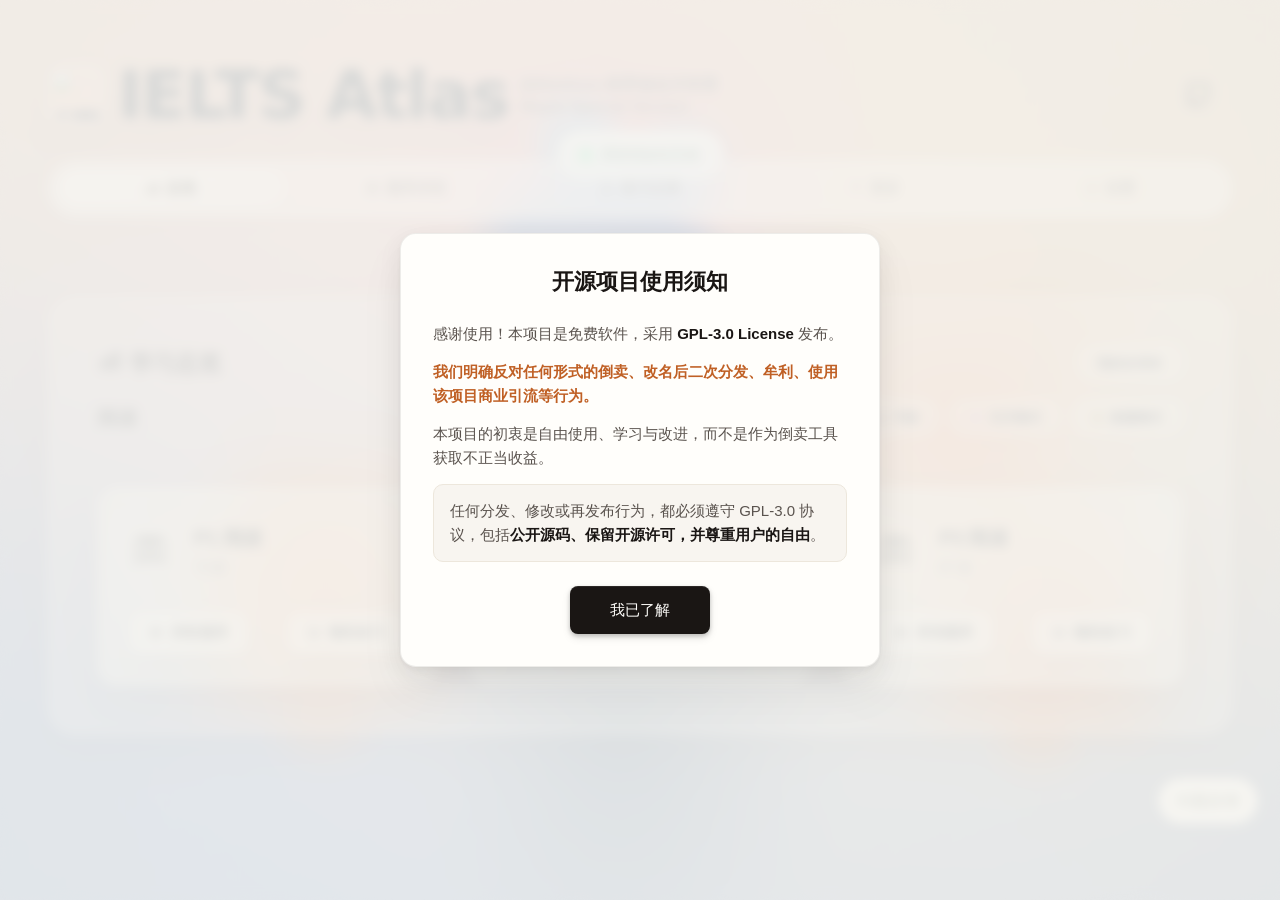
==== index.html @ 612aeb86 "Publish anonymized IELTS application source and documentation" ====
<!doctype html>
<html lang="zh-CN">
    <head>
<script>globalThis.IELTS_ASSET_VERSION="20261104-history-65";</script>
        <meta charset="UTF-8" />
        <meta name="viewport" content="width=device-width, initial-scale=1.0" />
        <title>IELTS Atlas</title>
        <!-- DIAGNOSTIC_BOOTSTRAP_START -->
<script>
/* Generated by scripts/build-bundles.mjs. Embed before external resources. */
globalThis.AppDiagnosticBuild = Object.freeze({"appVersion":"0.6.2-fix","buildId":"sha256:01040db562af2b92fa85cbe0c360f9ceb6652ba3e384432d2b2cfd95eabd0cb1","mappingPath":"assets/generated/diagnostics/build-manifest.json","readingResources":["assets/generated/reading-exams/p1-high-01.js","assets/generated/reading-exams/p1-high-05.js","assets/generated/reading-exams/p1-high-101.js","assets/generated/reading-exams/p1-high-105.js","assets/generated/reading-exams/p1-high-110.js","assets/generated/reading-exams/p1-high-118.js","assets/generated/reading-exams/p1-high-171.js","assets/generated/reading-exams/p1-high-194.js","assets/generated/reading-exams/p1-high-200.js","assets/generated/reading-exams/p1-high-211.js","assets/generated/reading-exams/p1-high-216.js","assets/generated/reading-exams/p1-high-227.js","assets/generated/reading-exams/p1-high-229.js","assets/generated/reading-exams/p1-high-230.js","assets/generated/reading-exams/p1-high-231.js","assets/generated/reading-exams/p1-high-24.js","assets/generated/reading-exams/p1-high-240.js","assets/generated/reading-exams/p1-high-27.js","assets/generated/reading-exams/p1-high-31.js","assets/generated/reading-exams/p1-high-79.js","assets/generated/reading-exams/p1-high-82.js","assets/generated/reading-exams/p1-high-90.js","assets/generated/reading-exams/p1-high-92.js","assets/generated/reading-exams/p1-low-02.js","assets/generated/reading-exams/p1-low-106.js","assets/generated/reading-exams/p1-low-107.js","assets/generated/reading-exams/p1-low-108.js","assets/generated/reading-exams/p1-low-109.js","assets/generated/reading-exams/p1-low-11.js","assets/generated/reading-exams/p1-low-111.js","assets/generated/reading-exams/p1-low-112.js","assets/generated/reading-exams/p1-low-113.js","assets/generated/reading-exams/p1-low-114.js","assets/generated/reading-exams/p1-low-116.js","assets/generated/reading-exams/p1-low-127.js","assets/generated/reading-exams/p1-low-13.js","assets/generated/reading-exams/p1-low-138.js","assets/generated/reading-exams/p1-low-149.js","assets/generated/reading-exams/p1-low-160.js","assets/generated/reading-exams/p1-low-223.js","assets/generated/reading-exams/p1-low-30.js","assets/generated/reading-exams/p1-low-34.js","assets/generated/reading-exams/p1-low-35.js","assets/generated/reading-exams/p1-low-40.js","assets/generated/reading-exams/p1-low-45.js","assets/generated/reading-exams/p1-low-46.js","assets/generated/reading-exams/p1-low-47.js","assets/generated/reading-exams/p1-low-48.js","assets/generated/reading-exams/p1-low-52.js","assets/generated/reading-exams/p1-low-53.js","assets/generated/reading-exams/p1-low-61.js","assets/generated/reading-exams/p1-low-67.js","assets/generated/reading-exams/p1-low-68.js","assets/generated/reading-exams/p1-low-69.js","assets/generated/reading-exams/p1-low-70.js","assets/generated/reading-exams/p1-low-72.js","assets/generated/reading-exams/p1-low-80.js","assets/generated/reading-exams/p1-low-81.js","assets/generated/reading-exams/p1-low-84.js","assets/generated/reading-exams/p1-low-99.js","assets/generated/reading-exams/p1-medium-115.js","assets/generated/reading-exams/p1-medium-117.js","assets/generated/reading-exams/p1-medium-119.js","assets/generated/reading-exams/p1-medium-182.js","assets/generated/reading-exams/p1-medium-20.js","assets/generated/reading-exams/p1-medium-246.js","assets/generated/reading-exams/p1-medium-247.js","assets/generated/reading-exams/p1-medium-249.js","assets/generated/reading-exams/p1-medium-251.js","assets/generated/reading-exams/p1-medium-29.js","assets/generated/reading-exams/p1-medium-33.js","assets/generated/reading-exams/p1-medium-57.js","assets/generated/reading-exams/p1-medium-60.js","assets/generated/reading-exams/p1-medium-63.js","assets/generated/reading-exams/p2-high-09.js","assets/generated/reading-exams/p2-high-120.js","assets/generated/reading-exams/p2-high-123.js","assets/generated/reading-exams/p2-high-124.js","assets/generated/reading-exams/p2-high-128.js","assets/generated/reading-exams/p2-high-130.js","assets/generated/reading-exams/p2-high-131.js","assets/generated/reading-exams/p2-high-133.js","assets/generated/reading-exams/p2-high-134.js","assets/generated/reading-exams/p2-high-136.js","assets/generated/reading-exams/p2-high-137.js","assets/generated/reading-exams/p2-high-139.js","assets/generated/reading-exams/p2-high-14.js","assets/generated/reading-exams/p2-high-141.js","assets/generated/reading-exams/p2-high-145.js","assets/generated/reading-exams/p2-high-16.js","assets/generated/reading-exams/p2-high-17.js","assets/generated/reading-exams/p2-high-19.js","assets/generated/reading-exams/p2-high-192.js","assets/generated/reading-exams/p2-high-201.js","assets/generated/reading-exams/p2-high-21.js","assets/generated/reading-exams/p2-high-225.js","assets/generated/reading-exams/p2-high-23.js","assets/generated/reading-exams/p2-high-232.js","assets/generated/reading-exams/p2-high-233.js","assets/generated/reading-exams/p2-high-234.js","assets/generated/reading-exams/p2-high-235.js","assets/generated/reading-exams/p2-high-236.js","assets/generated/reading-exams/p2-high-239.js","assets/generated/reading-exams/p2-high-25.js","assets/generated/reading-exams/p2-high-250.js","assets/generated/reading-exams/p2-high-91.js","assets/generated/reading-exams/p2-low-051.js","assets/generated/reading-exams/p2-low-06.js","assets/generated/reading-exams/p2-low-08.js","assets/generated/reading-exams/p2-low-102.js","assets/generated/reading-exams/p2-low-103.js","assets/generated/reading-exams/p2-low-104.js","assets/generated/reading-exams/p2-low-122.js","assets/generated/reading-exams/p2-low-125.js","assets/generated/reading-exams/p2-low-132.js","assets/generated/reading-exams/p2-low-135.js","assets/generated/reading-exams/p2-low-140.js","assets/generated/reading-exams/p2-low-142.js","assets/generated/reading-exams/p2-low-143.js","assets/generated/reading-exams/p2-low-147.js","assets/generated/reading-exams/p2-low-148.js","assets/generated/reading-exams/p2-low-222.js","assets/generated/reading-exams/p2-low-240.js","assets/generated/reading-exams/p2-low-242.js","assets/generated/reading-exams/p2-low-37.js","assets/generated/reading-exams/p2-low-39.js","assets/generated/reading-exams/p2-low-41.js","assets/generated/reading-exams/p2-low-49.js","assets/generated/reading-exams/p2-low-50.js","assets/generated/reading-exams/p2-low-51.js","assets/generated/reading-exams/p2-low-62.js","assets/generated/reading-exams/p2-low-64.js","assets/generated/reading-exams/p2-low-65.js","assets/generated/reading-exams/p2-low-73.js","assets/generated/reading-exams/p2-low-75.js","assets/generated/reading-exams/p2-low-77.js","assets/generated/reading-exams/p2-low-87.js","assets/generated/reading-exams/p2-low-94.js","assets/generated/reading-exams/p2-low-96.js","assets/generated/reading-exams/p2-medium-058.js","assets/generated/reading-exams/p2-medium-10.js","assets/generated/reading-exams/p2-medium-121.js","assets/generated/reading-exams/p2-medium-126.js","assets/generated/reading-exams/p2-medium-129.js","assets/generated/reading-exams/p2-medium-144.js","assets/generated/reading-exams/p2-medium-146.js","assets/generated/reading-exams/p2-medium-209.js","assets/generated/reading-exams/p2-medium-213.js","assets/generated/reading-exams/p2-medium-217.js","assets/generated/reading-exams/p2-medium-243.js","assets/generated/reading-exams/p2-medium-245.js","assets/generated/reading-exams/p2-medium-248.js","assets/generated/reading-exams/p2-medium-58.js","assets/generated/reading-exams/p2-medium-86.js","assets/generated/reading-exams/p2-medium-93.js","assets/generated/reading-exams/p3-high-03.js","assets/generated/reading-exams/p3-high-04.js","assets/generated/reading-exams/p3-high-15.js","assets/generated/reading-exams/p3-high-150.js","assets/generated/reading-exams/p3-high-156.js","assets/generated/reading-exams/p3-high-157.js","assets/generated/reading-exams/p3-high-159.js","assets/generated/reading-exams/p3-high-161.js","assets/generated/reading-exams/p3-high-164.js","assets/generated/reading-exams/p3-high-167.js","assets/generated/reading-exams/p3-high-170.js","assets/generated/reading-exams/p3-high-173.js","assets/generated/reading-exams/p3-high-174.js","assets/generated/reading-exams/p3-high-178.js","assets/generated/reading-exams/p3-high-180.js","assets/generated/reading-exams/p3-high-181.js","assets/generated/reading-exams/p3-high-184.js","assets/generated/reading-exams/p3-high-189.js","assets/generated/reading-exams/p3-high-192.js","assets/generated/reading-exams/p3-high-204.js","assets/generated/reading-exams/p3-high-206.js","assets/generated/reading-exams/p3-high-212.js","assets/generated/reading-exams/p3-high-218.js","assets/generated/reading-exams/p3-high-221.js","assets/generated/reading-exams/p3-high-228.js","assets/generated/reading-exams/p3-high-229.js","assets/generated/reading-exams/p3-high-32.js","assets/generated/reading-exams/p3-high-89.js","assets/generated/reading-exams/p3-low-07.js","assets/generated/reading-exams/p3-low-078.js","assets/generated/reading-exams/p3-low-100.js","assets/generated/reading-exams/p3-low-12.js","assets/generated/reading-exams/p3-low-151.js","assets/generated/reading-exams/p3-low-153.js","assets/generated/reading-exams/p3-low-158.js","assets/generated/reading-exams/p3-low-163.js","assets/generated/reading-exams/p3-low-165.js","assets/generated/reading-exams/p3-low-166.js","assets/generated/reading-exams/p3-low-172.js","assets/generated/reading-exams/p3-low-175.js","assets/generated/reading-exams/p3-low-186.js","assets/generated/reading-exams/p3-low-187.js","assets/generated/reading-exams/p3-low-190.js","assets/generated/reading-exams/p3-low-198.js","assets/generated/reading-exams/p3-low-219.js","assets/generated/reading-exams/p3-low-240.js","assets/generated/reading-exams/p3-low-28.js","assets/generated/reading-exams/p3-low-36.js","assets/generated/reading-exams/p3-low-38.js","assets/generated/reading-exams/p3-low-42.js","assets/generated/reading-exams/p3-low-43.js","assets/generated/reading-exams/p3-low-44.js","assets/generated/reading-exams/p3-low-54.js","assets/generated/reading-exams/p3-low-55.js","assets/generated/reading-exams/p3-low-56.js","assets/generated/reading-exams/p3-low-59.js","assets/generated/reading-exams/p3-low-71.js","assets/generated/reading-exams/p3-low-74.js","assets/generated/reading-exams/p3-low-76.js","assets/generated/reading-exams/p3-low-78.js","assets/generated/reading-exams/p3-low-83.js","assets/generated/reading-exams/p3-low-85.js","assets/generated/reading-exams/p3-low-88.js","assets/generated/reading-exams/p3-low-95.js","assets/generated/reading-exams/p3-low-97.js","assets/generated/reading-exams/p3-low-98.js","assets/generated/reading-exams/p3-low-999.js","assets/generated/reading-exams/p3-medium-152.js","assets/generated/reading-exams/p3-medium-154.js","assets/generated/reading-exams/p3-medium-155.js","assets/generated/reading-exams/p3-medium-162.js","assets/generated/reading-exams/p3-medium-168.js","assets/generated/reading-exams/p3-medium-169.js","assets/generated/reading-exams/p3-medium-176.js","assets/generated/reading-exams/p3-medium-177.js","assets/generated/reading-exams/p3-medium-179.js","assets/generated/reading-exams/p3-medium-18.js","assets/generated/reading-exams/p3-medium-183.js","assets/generated/reading-exams/p3-medium-185.js","assets/generated/reading-exams/p3-medium-188.js","assets/generated/reading-exams/p3-medium-191.js","assets/generated/reading-exams/p3-medium-197.js","assets/generated/reading-exams/p3-medium-22.js","assets/generated/reading-exams/p3-medium-241.js","assets/generated/reading-exams/p3-medium-244.js","assets/generated/reading-exams/p3-medium-248.js","assets/generated/reading-exams/p3-medium-66.js","assets/generated/reading-explanations/p1-high-01.js","assets/generated/reading-explanations/p1-high-05.js","assets/generated/reading-explanations/p1-high-101.js","assets/generated/reading-explanations/p1-high-105.js","assets/generated/reading-explanations/p1-high-110.js","assets/generated/reading-explanations/p1-high-118.js","assets/generated/reading-explanations/p1-high-171.js","assets/generated/reading-explanations/p1-high-194.js","assets/generated/reading-explanations/p1-high-200.js","assets/generated/reading-explanations/p1-high-211.js","assets/generated/reading-explanations/p1-high-216.js","assets/generated/reading-explanations/p1-high-227.js","assets/generated/reading-explanations/p1-high-229.js","assets/generated/reading-explanations/p1-high-230.js","assets/generated/reading-explanations/p1-high-231.js","assets/generated/reading-explanations/p1-high-24.js","assets/generated/reading-explanations/p1-high-240.js","assets/generated/reading-explanations/p1-high-27.js","assets/generated/reading-explanations/p1-high-31.js","assets/generated/reading-explanations/p1-high-79.js","assets/generated/reading-explanations/p1-high-82.js","assets/generated/reading-explanations/p1-high-90.js","assets/generated/reading-explanations/p1-high-92.js","assets/generated/reading-explanations/p1-low-02.js","assets/generated/reading-explanations/p1-low-106.js","assets/generated/reading-explanations/p1-low-107.js","assets/generated/reading-explanations/p1-low-108.js","assets/generated/reading-explanations/p1-low-109.js","assets/generated/reading-explanations/p1-low-11.js","assets/generated/reading-explanations/p1-low-111.js","assets/generated/reading-explanations/p1-low-112.js","assets/generated/reading-explanations/p1-low-113.js","assets/generated/reading-explanations/p1-low-114.js","assets/generated/reading-explanations/p1-low-116.js","assets/generated/reading-explanations/p1-low-127.js","assets/generated/reading-explanations/p1-low-13.js","assets/generated/reading-explanations/p1-low-138.js","assets/generated/reading-explanations/p1-low-149.js","assets/generated/reading-explanations/p1-low-160.js","assets/generated/reading-explanations/p1-low-223.js","assets/generated/reading-explanations/p1-low-30.js","assets/generated/reading-explanations/p1-low-34.js","assets/generated/reading-explanations/p1-low-35.js","assets/generated/reading-explanations/p1-low-40.js","assets/generated/reading-explanations/p1-low-45.js","assets/generated/reading-explanations/p1-low-46.js","assets/generated/reading-explanations/p1-low-47.js","assets/generated/reading-explanations/p1-low-48.js","assets/generated/reading-explanations/p1-low-52.js","assets/generated/reading-explanations/p1-low-53.js","assets/generated/reading-explanations/p1-low-61.js","assets/generated/reading-explanations/p1-low-67.js","assets/generated/reading-explanations/p1-low-68.js","assets/generated/reading-explanations/p1-low-69.js","assets/generated/reading-explanations/p1-low-70.js","assets/generated/reading-explanations/p1-low-72.js","assets/generated/reading-explanations/p1-low-80.js","assets/generated/reading-explanations/p1-low-81.js","assets/generated/reading-explanations/p1-low-84.js","assets/generated/reading-explanations/p1-low-99.js","assets/generated/reading-explanations/p1-medium-115.js","assets/generated/reading-explanations/p1-medium-117.js","assets/generated/reading-explanations/p1-medium-119.js","assets/generated/reading-explanations/p1-medium-182.js","assets/generated/reading-explanations/p1-medium-20.js","assets/generated/reading-explanations/p1-medium-246.js","assets/generated/reading-explanations/p1-medium-247.js","assets/generated/reading-explanations/p1-medium-249.js","assets/generated/reading-explanations/p1-medium-251.js","assets/generated/reading-explanations/p1-medium-29.js","assets/generated/reading-explanations/p1-medium-33.js","assets/generated/reading-explanations/p1-medium-57.js","assets/generated/reading-explanations/p1-medium-60.js","assets/generated/reading-explanations/p1-medium-63.js","assets/generated/reading-explanations/p2-high-09.js","assets/generated/reading-explanations/p2-high-120.js","assets/generated/reading-explanations/p2-high-123.js","assets/generated/reading-explanations/p2-high-124.js","assets/generated/reading-explanations/p2-high-128.js","assets/generated/reading-explanations/p2-high-130.js","assets/generated/reading-explanations/p2-high-131.js","assets/generated/reading-explanations/p2-high-133.js","assets/generated/reading-explanations/p2-high-134.js","assets/generated/reading-explanations/p2-high-136.js","assets/generated/reading-explanations/p2-high-137.js","assets/generated/reading-explanations/p2-high-139.js","assets/generated/reading-explanations/p2-high-14.js","assets/generated/reading-explanations/p2-high-141.js","assets/generated/reading-explanations/p2-high-145.js","assets/generated/reading-explanations/p2-high-16.js","assets/generated/reading-explanations/p2-high-17.js","assets/generated/reading-explanations/p2-high-19.js","assets/generated/reading-explanations/p2-high-192.js","assets/generated/reading-explanations/p2-high-201.js","assets/generated/reading-explanations/p2-high-21.js","assets/generated/reading-explanations/p2-high-225.js","assets/generated/reading-explanations/p2-high-23.js","assets/generated/reading-explanations/p2-high-232.js","assets/generated/reading-explanations/p2-high-233.js","assets/generated/reading-explanations/p2-high-234.js","assets/generated/reading-explanations/p2-high-235.js","assets/generated/reading-explanations/p2-high-236.js","assets/generated/reading-explanations/p2-high-239.js","assets/generated/reading-explanations/p2-high-25.js","assets/generated/reading-explanations/p2-high-250.js","assets/generated/reading-explanations/p2-high-91.js","assets/generated/reading-explanations/p2-low-051.js","assets/generated/reading-explanations/p2-low-06.js","assets/generated/reading-explanations/p2-low-08.js","assets/generated/reading-explanations/p2-low-102.js","assets/generated/reading-explanations/p2-low-103.js","assets/generated/reading-explanations/p2-low-104.js","assets/generated/reading-explanations/p2-low-122.js","assets/generated/reading-explanations/p2-low-125.js","assets/generated/reading-explanations/p2-low-132.js","assets/generated/reading-explanations/p2-low-135.js","assets/generated/reading-explanations/p2-low-140.js","assets/generated/reading-explanations/p2-low-142.js","assets/generated/reading-explanations/p2-low-143.js","assets/generated/reading-explanations/p2-low-147.js","assets/generated/reading-explanations/p2-low-148.js","assets/generated/reading-explanations/p2-low-222.js","assets/generated/reading-explanations/p2-low-240.js","assets/generated/reading-explanations/p2-low-242.js","assets/generated/reading-explanations/p2-low-37.js","assets/generated/reading-explanations/p2-low-39.js","assets/generated/reading-explanations/p2-low-41.js","assets/generated/reading-explanations/p2-low-49.js","assets/generated/reading-explanations/p2-low-50.js","assets/generated/reading-explanations/p2-low-51.js","assets/generated/reading-explanations/p2-low-62.js","assets/generated/reading-explanations/p2-low-64.js","assets/generated/reading-explanations/p2-low-65.js","assets/generated/reading-explanations/p2-low-73.js","assets/generated/reading-explanations/p2-low-75.js","assets/generated/reading-explanations/p2-low-77.js","assets/generated/reading-explanations/p2-low-87.js","assets/generated/reading-explanations/p2-low-94.js","assets/generated/reading-explanations/p2-low-96.js","assets/generated/reading-explanations/p2-medium-058.js","assets/generated/reading-explanations/p2-medium-10.js","assets/generated/reading-explanations/p2-medium-121.js","assets/generated/reading-explanations/p2-medium-126.js","assets/generated/reading-explanations/p2-medium-129.js","assets/generated/reading-explanations/p2-medium-144.js","assets/generated/reading-explanations/p2-medium-146.js","assets/generated/reading-explanations/p2-medium-209.js","assets/generated/reading-explanations/p2-medium-213.js","assets/generated/reading-explanations/p2-medium-217.js","assets/generated/reading-explanations/p2-medium-243.js","assets/generated/reading-explanations/p2-medium-245.js","assets/generated/reading-explanations/p2-medium-248.js","assets/generated/reading-explanations/p2-medium-58.js","assets/generated/reading-explanations/p2-medium-86.js","assets/generated/reading-explanations/p2-medium-93.js","assets/generated/reading-explanations/p3-high-03.js","assets/generated/reading-explanations/p3-high-04.js","assets/generated/reading-explanations/p3-high-15.js","assets/generated/reading-explanations/p3-high-150.js","assets/generated/reading-explanations/p3-high-156.js","assets/generated/reading-explanations/p3-high-157.js","assets/generated/reading-explanations/p3-high-159.js","assets/generated/reading-explanations/p3-high-161.js","assets/generated/reading-explanations/p3-high-164.js","assets/generated/reading-explanations/p3-high-167.js","assets/generated/reading-explanations/p3-high-170.js","assets/generated/reading-explanations/p3-high-173.js","assets/generated/reading-explanations/p3-high-174.js","assets/generated/reading-explanations/p3-high-178.js","assets/generated/reading-explanations/p3-high-180.js","assets/generated/reading-explanations/p3-high-181.js","assets/generated/reading-explanations/p3-high-184.js","assets/generated/reading-explanations/p3-high-189.js","assets/generated/reading-explanations/p3-high-192.js","assets/generated/reading-explanations/p3-high-204.js","assets/generated/reading-explanations/p3-high-206.js","assets/generated/reading-explanations/p3-high-212.js","assets/generated/reading-explanations/p3-high-218.js","assets/generated/reading-explanations/p3-high-221.js","assets/generated/reading-explanations/p3-high-228.js","assets/generated/reading-explanations/p3-high-229.js","assets/generated/reading-explanations/p3-high-32.js","assets/generated/reading-explanations/p3-high-89.js","assets/generated/reading-explanations/p3-low-07.js","assets/generated/reading-explanations/p3-low-078.js","assets/generated/reading-explanations/p3-low-100.js","assets/generated/reading-explanations/p3-low-12.js","assets/generated/reading-explanations/p3-low-151.js","assets/generated/reading-explanations/p3-low-153.js","assets/generated/reading-explanations/p3-low-158.js","assets/generated/reading-explanations/p3-low-163.js","assets/generated/reading-explanations/p3-low-165.js","assets/generated/reading-explanations/p3-low-166.js","assets/generated/reading-explanations/p3-low-172.js","assets/generated/reading-explanations/p3-low-175.js","assets/generated/reading-explanations/p3-low-186.js","assets/generated/reading-explanations/p3-low-187.js","assets/generated/reading-explanations/p3-low-190.js","assets/generated/reading-explanations/p3-low-198.js","assets/generated/reading-explanations/p3-low-219.js","assets/generated/reading-explanations/p3-low-28.js","assets/generated/reading-explanations/p3-low-36.js","assets/generated/reading-explanations/p3-low-38.js","assets/generated/reading-explanations/p3-low-42.js","assets/generated/reading-explanations/p3-low-43.js","assets/generated/reading-explanations/p3-low-44.js","assets/generated/reading-explanations/p3-low-54.js","assets/generated/reading-explanations/p3-low-55.js","assets/generated/reading-explanations/p3-low-56.js","assets/generated/reading-explanations/p3-low-59.js","assets/generated/reading-explanations/p3-low-71.js","assets/generated/reading-explanations/p3-low-74.js","assets/generated/reading-explanations/p3-low-76.js","assets/generated/reading-explanations/p3-low-78.js","assets/generated/reading-explanations/p3-low-83.js","assets/generated/reading-explanations/p3-low-85.js","assets/generated/reading-explanations/p3-low-88.js","assets/generated/reading-explanations/p3-low-95.js","assets/generated/reading-explanations/p3-low-97.js","assets/generated/reading-explanations/p3-low-98.js","assets/generated/reading-explanations/p3-low-999.js","assets/generated/reading-explanations/p3-medium-152.js","assets/generated/reading-explanations/p3-medium-154.js","assets/generated/reading-explanations/p3-medium-155.js","assets/generated/reading-explanations/p3-medium-162.js","assets/generated/reading-explanations/p3-medium-168.js","assets/generated/reading-explanations/p3-medium-169.js","assets/generated/reading-explanations/p3-medium-176.js","assets/generated/reading-explanations/p3-medium-177.js","assets/generated/reading-explanations/p3-medium-179.js","assets/generated/reading-explanations/p3-medium-18.js","assets/generated/reading-explanations/p3-medium-183.js","assets/generated/reading-explanations/p3-medium-185.js","assets/generated/reading-explanations/p3-medium-188.js","assets/generated/reading-explanations/p3-medium-191.js","assets/generated/reading-explanations/p3-medium-197.js","assets/generated/reading-explanations/p3-medium-22.js","assets/generated/reading-explanations/p3-medium-241.js","assets/generated/reading-explanations/p3-medium-244.js","assets/generated/reading-explanations/p3-medium-248.js","assets/generated/reading-explanations/p3-medium-66.js"]});
/* ===== js/diagnostics/diagnosticContract.js ===== */
(function installDiagnosticContract(global) {
    'use strict';

    if (global.AppDiagnosticContract) return;

    const SCHEMA_VERSION = 1;
    const LIMITS = Object.freeze({
        eventBytes: 8192, stackFrames: 20, causeDepth: 3, breadcrumbs: 50,
        inputStringUnits: 8192, correlationEntries: 1024, correlationIdUnits: 512,
        repetitionWindowMs: 60000, snapshotEvents: 200
    });
    const CODES = Object.freeze([
        'APP_BOOT_FAILED', 'RESOURCE_LOAD_FAILED', 'PRACTICE_SAVE_FAILED',
        'RECOVERY_SAVE_FAILED', 'PRACTICE_CHANNEL_TIMEOUT', 'DATA_IMPORT_FAILED',
        'DATA_EXPORT_FAILED', 'UNEXPECTED_RUNTIME_ERROR'
    ]);
    const CAUSE_CODES = Object.freeze([
        'BACKEND_UNAVAILABLE', 'QUOTA_EXCEEDED', 'CONFLICT', 'CORRUPT_RECORD', 'VALIDATION',
        'INITIALIZATION_BLOCKED', 'TIMING_FINALIZED', 'TIMING_STALE_WRITER', 'TIMING_STALE_REVISION'
    ]);
    const ERROR_NAMES = [
        'Error', 'AppDataError', 'TypeError', 'RangeError', 'ReferenceError', 'SyntaxError',
        'URIError', 'EvalError', 'AggregateError', 'DOMException', 'QuotaExceededError',
        'AbortError', 'SecurityError', 'NotFoundError', 'NetworkError', 'UnknownError'
    ];
    const MESSAGES = Object.freeze({
        APP_BOOT_FAILED: 'Application startup failed.',
        RESOURCE_LOAD_FAILED: 'A resource could not be loaded.',
        PRACTICE_SAVE_FAILED: 'Practice persistence failed.',
        RECOVERY_SAVE_FAILED: 'Recovery persistence failed.',
        PRACTICE_CHANNEL_TIMEOUT: 'Practice communication timed out.',
        DATA_IMPORT_FAILED: 'Data import failed.',
        DATA_EXPORT_FAILED: 'Data export failed.',
        UNEXPECTED_RUNTIME_ERROR: 'An unexpected runtime error occurred.'
    });
    const MODULES = ['bootstrap', 'main', 'practice', 'reading', 'listening', 'suite',
        'logger', 'data-kernel', 'storage', 'import', 'export', 'diagnostics', 'channel'];
    const ACTIONS = ['initialize', 'load-resource', 'open-practice', 'handshake', 'submit',
        'host-receipt', 'acknowledgement', 'save', 'save-draft', 'save-recovery', 'storage-confirmed',
        'suite-navigation', 'import', 'export', 'retry', 'reset', 'report'];
    const RETRY_ACTIONS = ['submit', 'save', 'save-draft', 'save-recovery', 'import', 'export', 'load-resource'];
    const SOURCES = ['bootstrap', 'business', 'console', 'global', 'resource', 'storage', 'relay'];
    const CORRELATION_KINDS = ['session', 'suite', 'submission', 'operation'];
    const COVERAGE_LIMITATIONS = Object.freeze([
        'javascript-disabled', 'page-not-opened', 'process-crash', 'blocked-main-thread',
        'cross-origin-details'
    ]);
    // Exact code-owned paths only: arbitrary resource names can contain learning data.
    // Extend this list when an integration needs another shipped resource.
    const PROJECT_PATHS = Object.freeze([
        'index.html', 'js/app.js', 'js/main.js', 'js/utils/logger.js',
        'js/presentation/incident-center.js', 'js/presentation/message-center.js',
        'js/data/v2/dataKernel.js', 'js/data/v2/appData.js',
        'js/diagnostics/diagnosticContract.js',
        'js/diagnostics/bootstrapCollector.js', 'js/diagnostics/diagnosticReporter.js', 'js/diagnostics/operationDiagnostics.js',
        'js/diagnostics/diagnosticStore.js', 'js/diagnostics/diagnosticExport.js', 'js/diagnostics/diagnosticChannel.js',
        'js/runtime/lazyLoader.js', 'js/runtime/bootScreen.js', 'js/boot-fallbacks.js',
        'css/main.css', 'css/incident-center.css', 'css/heroui-bridge.css', 'css/theme-switcher-scroll.css',
        'css/onboarding.css', 'css/vocab-reader.css', 'assets/vendor/three.min.js',
        'assets/images/favicon.svg', 'assets/images/logo.svg',
        'assets/generated/listening-exams/manifest.js',
        'assets/generated/listening-exams/listening-index.compat.js',
        'assets/generated/reading-exams/manifest.js',
        'assets/generated/reading-explanations/manifest.js',
        'js/runtime/unifiedReadingPage.js',
        'js/listeningRecordBridge.js', 'js/listeningUnifiedWrapper.js', 'js/practice-page-enhancer.js',
        'js/diagnostics/practiceDiagnosticBootstrap.js', 'js/diagnostics/practiceDiagnostics.js',
        'assets/generated/reading-exams/reading-practice-unified.html',
        'assets/generated/listening-exams/listening-practice-unified.html',
        ...['runtime-entry', 'core-foundation', 'ui-shell', 'legacy-app', 'browse',
            'diagnostics', 'practice', 'session', 'reading-page', 'practice-page-enhancer',
            'listening-record-bridge', 'listening-wrapper', 'vocabulary', 'reading-tools',
            'reading-library', 'dictionary', 'more', 'theme']
            .map((name) => `js/bundles/${name}.bundle.js`)
    ]);
    const EVENT_ID = /^evt_[a-f0-9]{32}_[1-9][0-9]{0,15}$/;
    const WINDOW_ID = /^win_[a-f0-9]{32}$/;
    const SCOPE_ID = /^scope_[a-f0-9]{32}$/;
    const ALIAS_ID = /^alias_(session|suite|submission|operation)_[a-f0-9]{32}$/;
    const scopeInternals = new WeakMap();
    const identityInternals = new WeakMap();
    // Membership is provenance: only code-owned, fully projected and deeply
    // frozen events enter this cache. Frozen external inputs are still untrusted.
    const validatedEvents = new WeakMap();
    const readingResourcePaths = new Set();
    try {
        const resources = Object.getOwnPropertyDescriptor(global.AppDiagnosticBuild, 'readingResources')?.value;
        if (Array.isArray(resources)) {
            for (let i = 0; i < Math.min(resources.length, 1024); i += 1) {
                const value = Object.getOwnPropertyDescriptor(resources, String(i))?.value;
                if (typeof value === 'string' && /^assets\/generated\/reading-(?:exams|explanations)\/p[123]-(?:high|medium|low)-[0-9]{2,3}\.js$/.test(value)) readingResourcePaths.add(value);
            }
        }
    } catch (_) { }
    let nativeDOMExceptionName;
    try { nativeDOMExceptionName = Object.getOwnPropertyDescriptor(global.DOMException.prototype, 'name')?.get; } catch (_) { }

    function platformErrorName(value) {
        try { return nativeDOMExceptionName?.call(value); } catch (_) { return undefined; }
    }

    function objectLike(value) { return value !== null && (typeof value === 'object' || typeof value === 'function'); }
    function state() { return { issues: new Set(), stackFrames: 0 }; }
    function field(value, key, context) {
        if (!objectLike(value)) return undefined;
        try {
            const descriptor = Object.getOwnPropertyDescriptor(value, key);
            if (!descriptor) return undefined;
            if (!Object.prototype.hasOwnProperty.call(descriptor, 'value')) {
                context.issues.add('accessor-skipped');
                return undefined;
            }
            return descriptor.value;
        } catch (_) {
            context.issues.add('unreadable');
            return undefined;
        }
    }
    function choice(value, values, fallback = 'unknown') {
        return typeof value === 'string' && values.includes(value) ? value : fallback;
    }
    function errorName(value, context) {
        // Native Error names are usually inherited. Inspect descriptors without calling getters.
        let current = value;
        for (let depth = 0; objectLike(current) && depth < 4; depth += 1) {
            const name = field(current, 'name', context);
            if (name !== undefined) return choice(name, ERROR_NAMES);
            if (context.issues.has('accessor-skipped') || context.issues.has('unreadable')) break;
            try { current = Object.getPrototypeOf(current); }
            catch (_) { context.issues.add('unreadable'); break; }
        }
        return 'unknown';
    }
    function integer(value, min, max, fallback = null) {
        return typeof value === 'number' && Number.isSafeInteger(value) && value >= min && value <= max ? value : fallback;
    }
    function matches(value, expression) {
        return typeof value === 'string' && value.length <= 128 && expression.test(value);
    }
    function textInput(value, context) {
        if (typeof value !== 'string') return '';
        if (value.length > LIMITS.inputStringUnits) {
            context.issues.add('input-truncated');
            return ''; // Do not cut a URL or secret in half and reinterpret its suffix.
        }
        return value;
    }
    function arrayLength(value, context) {
        try {
            return Array.isArray(value) ? integer(field(value, 'length', context), 0, 4294967295, 0) : 0;
        } catch (_) { context.issues.add('unreadable'); return 0; }
    }
    function randomHex() {
        const bytes = new Uint8Array(16);
        try {
            global.crypto.getRandomValues(bytes);
        } catch (_) {
            // Identifiers are correlation references, never authentication tokens.
            for (let i = 0; i < bytes.length; i += 1) bytes[i] = Math.floor(Math.random() * 256);
        }
        return Array.from(bytes, (byte) => byte.toString(16).padStart(2, '0')).join('');
    }
    function freeze(value) {
        if (value && typeof value === 'object') {
            Object.values(value).forEach(freeze);
            Object.freeze(value);
        }
        return value;
    }
    function utf8Bytes(value) {
        if (typeof value !== 'string') return 0;
        let bytes = 0;
        for (let i = 0; i < value.length; i += 1) {
            const code = value.charCodeAt(i);
            if (code < 0x80) bytes += 1;
            else if (code < 0x800) bytes += 2;
            else if (code >= 0xd800 && code <= 0xdbff && i + 1 < value.length
                && value.charCodeAt(i + 1) >= 0xdc00 && value.charCodeAt(i + 1) <= 0xdfff) {
                bytes += 4;
                i += 1;
            } else bytes += 3;
        }
        return bytes;
    }

    function createCorrelationScope() {
        const id = `scope_${randomHex()}`;
        const entries = new Map();
        let disposed = false;
        const alias = (kind, value) => {
            if (disposed || !CORRELATION_KINDS.includes(kind) || typeof value !== 'string'
                || !value.length || value.length > LIMITS.correlationIdUnits) return 'unknown';
            const key = `${kind}:${value}`;
            if (entries.has(key)) return entries.get(key);
            if (entries.size >= LIMITS.correlationEntries) return 'unknown';
            const result = `alias_${kind}_${randomHex()}`;
            entries.set(key, result);
            return result;
        };
        const scope = Object.freeze({ id, alias, dispose() { disposed = true; entries.clear(); } });
        scopeInternals.set(scope, { id, alias });
        return scope;
    }

    function createWindowIdentity() {
        const nonce = randomHex();
        const identity = Object.freeze({ windowId: `win_${nonce}` });
        identityInternals.set(identity, { nonce, windowId: identity.windowId, sequence: 0, errors: new WeakMap() });
        return identity;
    }

    function location(value, context, browserFrame = false) {
        let text = textInput(value, context).trim().replace(/\)$/, '');
        // Browsers append positions after the entire URL, including its query/fragment.
        // A plain resource URL has no such suffix; never interpret its query as a position.
        if (!browserFrame) text = text.split(/[?#]/, 1)[0];
        const suffix = /:(\d{1,10})(?::(\d{1,10}))?$/.exec(text);
        let line = null;
        let column = null;
        if (suffix) {
            line = integer(Number(suffix[1]), 1, 2147483647);
            column = suffix[2] ? integer(Number(suffix[2]), 1, 2147483647) : null;
            text = text.slice(0, suffix.index);
        }
        // A query or fragment must never supply an allowlisted project path.
        text = text.split(/[?#]/, 1)[0].replace(/\\/g, '/');
        const readingPath = text.match(/(?:^|\/)(assets\/generated\/reading-(?:exams|explanations)\/[^/]+)$/)?.[1];
        const path = PROJECT_PATHS.find((candidate) => text === candidate || text.endsWith(`/${candidate}`))
            || (readingResourcePaths.has(readingPath) ? readingPath : null);
        return { path: path || 'unknown', line: path ? line : null, column: path ? column : null };
    }
    function frame(value, context) {
        if (typeof value === 'string') {
            let text = textInput(value, context).trim();
            const prefix = text.split(/[?#]/, 1)[0];
            if (prefix.includes('(')) text = text.slice(prefix.lastIndexOf('(') + 1);
            else if (prefix.includes('@')) text = text.slice(prefix.lastIndexOf('@') + 1);
            else text = text.replace(/^at\s+/, '');
            return location(text, context, true);
        }
        const result = location(field(value, 'path', context), context);
        if (result.path !== 'unknown') {
            result.line = integer(field(value, 'line', context), 1, 2147483647, result.line);
            result.column = integer(field(value, 'column', context), 1, 2147483647, result.column);
        }
        return result;
    }
    function stack(value, context) {
        const output = [];
        let values = value;
        if (typeof value === 'string') {
            values = textInput(value, context).split(/\r?\n/).filter((line) => /^\s*at\s/.test(line) || line.includes('@'));
        }
        const length = arrayLength(values, context);
        const remaining = LIMITS.stackFrames - context.stackFrames;
        if (length > remaining) context.issues.add('stack-truncated');
        for (let i = 0; i < Math.min(length, remaining); i += 1) {
            output.push(frame(field(values, String(i), context), context));
            context.stackFrames += 1;
        }
        return output;
    }
    function errorCause(value, context) {
        const cause = field(value, 'cause', context);
        return cause == null ? field(field(value, 'details', context), 'cause', context) : cause;
    }
    function errorDetails(value, context, depth = 0, seen = new Set()) {
        const result = { name: 'unknown', message: '[redacted]', code: 'unknown', kind: 'unknown', stack: [], cause: null };
        if (!objectLike(value)) {
            result.kind = choice(typeof value, ['string', 'number', 'boolean', 'bigint', 'symbol', 'undefined']);
            return result;
        }
        if (seen.has(value)) { result.kind = 'cycle'; context.issues.add('cause-cycle'); return result; }
        seen.add(value);
        result.kind = 'object';
        const nativeName = platformErrorName(value);
        const name = nativeName || errorName(value, context);
        const message = field(value, 'message', context);
        result.name = choice(name, ERROR_NAMES);
        result.code = result.name === 'AppDataError' ? choice(field(value, 'code', context), CAUSE_CODES)
            : result.name === 'QuotaExceededError' ? 'QUOTA_EXCEEDED' : 'unknown';
        result.message = choice(message, Object.values(MESSAGES).concat('[redacted]'), '[redacted]');
        if (typeof message === 'string' && message.length > LIMITS.inputStringUnits) context.issues.add('input-truncated');
        if (integer(field(value, 'nodeType', context), 1, 12)) {
            result.kind = 'dom';
            return result;
        }
        // Do not materialize a lazy Error stack after discovering hostile accessors.
        if (!context.issues.has('accessor-skipped') && !context.issues.has('unreadable')) {
            result.stack = stack(field(value, 'stack', context), context);
        }
        const cause = errorCause(value, context);
        if (cause != null) {
            if (depth < LIMITS.causeDepth) result.cause = errorDetails(cause, context, depth + 1, seen);
            else context.issues.add('causes-truncated');
        }
        // Preserve explicit markers when sanitizing an already normalized record.
        result.kind = choice(field(value, 'kind', context), ['object', 'cycle', 'dom', 'string',
            'number', 'boolean', 'bigint', 'symbol', 'undefined', 'unknown'], result.kind);
        return result;
    }
    function causeCode(error) {
        let current = error;
        while (current) {
            if (current.code !== 'unknown') return current.code;
            current = current.cause;
        }
        return 'unknown';
    }
    function environment(value, context) {
        const browserVersion = field(value, 'browserVersion', context);
        return {
            runMode: choice(field(value, 'runMode', context), ['file', 'http', 'subpath']),
            browser: choice(field(value, 'browser', context), ['chromium', 'firefox', 'safari']),
            browserVersion: matches(browserVersion, /^\d{1,3}(?:\.\d{1,5}){0,3}$/) ? browserVersion : 'unknown',
            platform: choice(field(value, 'platform', context), ['windows', 'macos', 'linux', 'android', 'ios']),
            online: choice(field(value, 'online', context), ['online', 'offline']),
            context: choice(field(value, 'context', context), ['main', 'reading', 'listening', 'legacy', 'worker'])
        };
    }
    function correlations(value, scope, context, wire) {
        const output = { scopeId: scope.id };
        if (wire) {
            const scopeId = field(value, 'scopeId', context);
            output.scopeId = matches(scopeId, SCOPE_ID) ? scopeId : 'unknown';
        }
        for (const kind of CORRELATION_KINDS) {
            const raw = field(value, kind, context);
            output[kind] = wire
                ? (output.scopeId !== 'unknown' && matches(raw, ALIAS_ID) && raw.startsWith(`alias_${kind}_`) ? raw : 'unknown')
                : scope.alias(kind, raw);
        }
        return output;
    }
    function breadcrumbs(value, scope, context, wire) {
        const length = arrayLength(value, context);
        if (length > LIMITS.breadcrumbs) context.issues.add('breadcrumbs-truncated');
        const output = [];
        for (let i = Math.max(0, length - LIMITS.breadcrumbs); i < length; i += 1) {
            const item = field(value, String(i), context);
            const action = choice(field(item, 'action', context), ACTIONS);
            if (action === 'unknown') continue; // No keystrokes, DOM events, or free-form messages.
            output.push({
                action, module: choice(field(item, 'module', context), MODULES),
                timestamp: integer(field(item, 'timestamp', context), 0, 8640000000000000),
                outcome: choice(field(item, 'outcome', context), ['started', 'succeeded', 'failed', 'unconfirmed', 'cancelled']),
                correlation: correlations(!wire && field(item, 'correlationAliases', context) !== undefined
                    ? field(item, 'correlationAliases', context) : field(item, 'correlation', context),
                    scope, context, wire || field(item, 'correlationAliases', context) !== undefined)
            });
        }
        return output;
    }
    function fingerprint(event) {
        // Only normalized fields enter this non-cryptographic grouping hash.
        const parts = [event.code, event.causeCode, event.module, event.action, event.error.name,
            event.error.stack[0] || null, event.resource.path];
        const text = JSON.stringify(parts);
        let hash = 2166136261;
        for (let i = 0; i < text.length; i += 1) hash = Math.imul(hash ^ text.charCodeAt(i), 16777619);
        return `fp_${(hash >>> 0).toString(16).padStart(8, '0')}`;
    }
    function bound(event, context) {
        event.collection.issues = Array.from(context.issues).sort();
        let bytes;
        const size = () => {
            bytes = utf8Bytes(JSON.stringify(event));
            return bytes;
        };
        if (size() > LIMITS.eventBytes) {
            context.issues.add('event-truncated');
            context.issues.add('breadcrumbs-truncated');
            event.collection.issues = Array.from(context.issues).sort();
            while (event.breadcrumbs.length && size() > LIMITS.eventBytes) event.breadcrumbs.shift();
            if (size() > LIMITS.eventBytes) {
                context.issues.add('stack-truncated');
                event.collection.issues = Array.from(context.issues).sort();
                // Keep the first frame (part of the fingerprint) and all cause codes.
                const errors = [];
                for (let error = event.error; error; error = error.cause) errors.push(error);
                for (const error of errors.reverse()) {
                    while (error.stack.length > (error === event.error ? 1 : 0) && size() > LIMITS.eventBytes) {
                        error.stack.pop();
                        context.issues.add('stack-truncated');
                    }
                }
                event.collection.issues = Array.from(context.issues).sort();
            }
            // The final issue list can change after the last trimming check.
            size();
        }
        const immutable = freeze(event);
        validatedEvents.set(immutable, { bytes });
        return immutable;
    }

    function eventBytes(input) {
        // Do not serialize unknown caller objects: even a frozen object may
        // contain getters, mutable children, or a hostile toJSON callback.
        return validatedEvents.get(input)?.bytes ?? null;
    }

    function createNormalizer(options = {}) {
        const setup = state();
        const candidate = field(options, 'correlationScope', setup);
        const scope = scopeInternals.get(candidate) || scopeInternals.get(createCorrelationScope());
        const origin = identityInternals.get(field(options, 'windowIdentity', setup))
            || identityInternals.get(createWindowIdentity());
        const windowId = origin.windowId;
        const identities = origin.errors;
        const appVersion = field(options, 'appVersion', setup);
        const buildId = field(options, 'buildId', setup);
        const defaults = {
            appVersion: matches(appVersion, /^\d{1,3}\.\d{1,3}\.\d{1,3}(?:-(?:alpha|beta|rc|fix)(?:\.\d{1,4})?)?$/) ? appVersion : 'unknown',
            buildId: matches(buildId, /^(?:sha256:[a-f0-9]{64}|git:[a-f0-9]{40})$/) ? buildId : 'unknown',
            environment: environment(field(options, 'environment', setup), setup)
        };
        function freshIdentity() {
            origin.sequence += 1;
            return { eventId: `evt_${origin.nonce}_${origin.sequence}`, windowId,
                sequence: origin.sequence, timestamp: Date.now() };
        }
        function identify(error, fresh, context) {
            const chain = [];
            let current = error;
            let existing;
            for (let depth = 0; objectLike(current) && depth <= LIMITS.causeDepth; depth += 1) {
                if (chain.includes(current)) break;
                chain.push(current);
                if (!fresh && identities.has(current)) { existing = identities.get(current); break; }
                current = errorCause(current, context);
            }
            const identity = existing || freshIdentity();
            // A new occurrence must not steal the identity of a shared underlying cause.
            for (const item of fresh ? chain.slice(0, 1) : chain) identities.set(item, identity);
            return identity;
        }
        function project(input, identity, context, wire) {
            const error = errorDetails(field(input, 'error', context), context);
            const rawResource = field(input, 'resource', context);
            const resource = wire ? frame(rawResource, context) : location(field(rawResource, 'url', context), context);
            if (!wire && resource.path !== 'unknown') {
                resource.line = integer(field(rawResource, 'line', context), 1, 2147483647, resource.line);
                resource.column = integer(field(rawResource, 'column', context), 1, 2147483647, resource.column);
            }
            resource.status = integer(field(rawResource, 'status', context), 100, 599, 'unknown');
            const optional = field(rawResource, 'optional', context);
            resource.optional = typeof optional === 'boolean' ? optional : 'unknown';
            const persistence = field(input, 'persistence', context);
            const collection = field(input, 'collection', context);
            const entryCoverage = sanitizeEntryCoverage(field(collection, 'entryCoverage', context));
            const notification = field(input, 'notification', context);
            const retry = field(input, 'retry', context);
            const aliases = wire ? undefined : field(input, 'correlationAliases', context);
            const correlation = correlations(aliases === undefined ? field(input, 'correlation', context) : aliases,
                scope, context, wire || aliases !== undefined);
            const version = wire ? field(input, 'appVersion', context) : defaults.appVersion;
            const build = wire ? field(input, 'buildId', context) : defaults.buildId;
            const event = {
                schemaVersion: SCHEMA_VERSION,
                appVersion: matches(version, /^\d{1,3}\.\d{1,3}\.\d{1,3}(?:-(?:alpha|beta|rc|fix)(?:\.\d{1,4})?)?$/) ? version : 'unknown',
                buildId: matches(build, /^(?:sha256:[a-f0-9]{64}|git:[a-f0-9]{40})$/) ? build : 'unknown',
                ...identity,
                fingerprint: '',
                code: choice(field(input, 'code', context), CODES, 'UNEXPECTED_RUNTIME_ERROR'),
                causeCode: causeCode(error),
                module: choice(field(input, 'module', context), MODULES),
                action: choice(field(input, 'action', context), ACTIONS),
                repetitionCount: 1,
                error, resource, correlation,
                environment: wire ? environment(field(input, 'environment', context), context) : { ...defaults.environment },
                persistence: {
                    operation: choice(field(persistence, 'operation', context), ['committed', 'not-committed', 'unconfirmed'], 'unconfirmed'),
                    diagnostics: choice(field(persistence, 'diagnostics', context), ['memory-only', 'pending', 'persisted', 'disabled', 'failed'], 'memory-only'),
                    generation: matches(field(persistence, 'generation', context), /^dg-[a-f0-9]{32}$/)
                        ? field(persistence, 'generation', context) : 'unknown'
                },
                notification: {
                    kind: choice(field(notification, 'kind', context), ['none', 'transient', 'persistent', 'dialog', 'startup'], 'none'),
                    requiresDismissal: field(notification, 'requiresDismissal', context) === true
                },
                retry: {
                    available: field(retry, 'available', context) === true && correlation.operation !== 'unknown'
                        && choice(field(retry, 'action', context), RETRY_ACTIONS) !== 'unknown',
                    action: choice(field(retry, 'action', context), RETRY_ACTIONS),
                    operationAlias: correlation.operation,
                    submissionAlias: correlation.submission
                },
                breadcrumbs: breadcrumbs(field(input, 'breadcrumbs', context), scope, context, wire),
                collection: {
                    ...(entryCoverage.entry !== 'unknown' ? { entryCoverage } : {}),
                    source: choice(field(collection, 'source', context), SOURCES),
                    coverage: choice(field(collection, 'coverage', context), ['complete', 'partial']),
                    aggregation: choice(field(collection, 'aggregation', context), ['local', 'complete', 'incomplete']),
                    redaction: 'allowlist-v1', limitations: COVERAGE_LIMITATIONS.slice(), issues: []
                }
            };
            if (wire) {
                const issues = field(collection, 'issues', context);
                const knownIssues = ['accessor-skipped', 'unreadable', 'input-truncated', 'stack-truncated',
                    'cause-cycle', 'causes-truncated', 'breadcrumbs-truncated', 'event-truncated', 'normalization-failed'];
                for (let i = 0; i < Math.min(arrayLength(issues, context), knownIssues.length); i += 1) {
                    const issue = choice(field(issues, String(i), context), knownIssues);
                    if (issue !== 'unknown') context.issues.add(issue);
                }
            }
            event.fingerprint = fingerprint(event);
            return bound(event, context);
        }
        function normalize(input) {
            const context = state();
            let identity;
            try {
                identity = identify(field(input, 'error', context), field(input, 'newOccurrence', context) === true, context);
                return project(input, identity, context, false);
            } catch (_) {
                context.issues.add('normalization-failed');
                return project(null, identity || freshIdentity(), context, false);
            }
        }
        function sanitizeEvent(input) {
            if (validatedEvents.has(input)) return input;
            const context = state();
            try {
                if (field(input, 'schemaVersion', context) !== SCHEMA_VERSION) return null;
                const eventId = field(input, 'eventId', context);
                const originWindow = field(input, 'windowId', context);
                const originSequence = integer(field(input, 'sequence', context), 1, Number.MAX_SAFE_INTEGER);
                const timestamp = integer(field(input, 'timestamp', context), 0, 8640000000000000);
                if (!matches(eventId, EVENT_ID) || !matches(originWindow, WINDOW_ID) || timestamp === null
                    || eventId !== `evt_${originWindow.slice(4)}_${originSequence}`) return null;
                return project(input, { eventId, windowId: originWindow, sequence: originSequence, timestamp }, context, true);
            } catch (_) { return null; }
        }
        return Object.freeze({ windowId, normalize, sanitizeEvent });
    }

    function sanitizeTransportStatus(input) {
        if (!input) return null;
        const context = state();
        return Object.freeze({
            connection: choice(field(input, 'connection', context), ['waiting', 'connected', 'disconnected', 'unavailable', 'incomplete']),
            aggregation: 'incomplete',
            pendingEvents: integer(field(input, 'pendingEvents', context), 0, 200, 0),
            pendingBytes: integer(field(input, 'pendingBytes', context), 0, 256 * 1024, 0),
            dropped: integer(field(input, 'dropped', context), 0, Number.MAX_SAFE_INTEGER, 0)
        });
    }

    function sanitizeEntryCoverage(input) {
        const context = state();
        const entry = choice(field(input, 'entry', context), ['listening-wrapper', 'listening-bridge', 'legacy-enhancer']);
        const capture = choice(field(input, 'capture', context), ['before-dependencies', 'late-injection']);
        return Object.freeze({ entry, capture, limitations: Object.freeze([
            ...(capture === 'late-injection' ? ['earlier-failures-unavailable'] : []),
            ...(entry === 'listening-wrapper' ? ['embedded-content-separate-context'] : []),
            ...(['listening-bridge', 'legacy-enhancer'].includes(entry) ? ['legacy-draft-recovery-unavailable'] : [])
        ]) });
    }

    const api = Object.freeze({ SCHEMA_VERSION, LIMITS, CODES, CAUSE_CODES, MESSAGES, sanitizeTransportStatus, sanitizeEntryCoverage,
        PROJECT_PATHS, COVERAGE_LIMITATIONS, createCorrelationScope, createWindowIdentity, createNormalizer, utf8Bytes, eventBytes });
    global.AppDiagnosticContract = api;
    if (typeof module !== 'undefined' && module.exports) module.exports = api;
})(typeof globalThis !== 'undefined' ? globalThis : this);

/* ===== js/diagnostics/bootstrapCollector.js ===== */
(function defineDiagnosticBootstrap(global) {
    'use strict';
    if (global.AppDiagnosticBootstrap) return;

    let installed;
    const MAX_EVENTS = 200;
    const MAX_BYTES = 256 * 1024;
    const TEXT_BYTES = 32 * 1024;
    const BATCH_SIZE = 20;
    // Capture the platform getter once. Its receiver brand check reads native
    // DOMException state without consulting caller-owned name getters or prototypes.
    let nativeDOMExceptionName;
    try { nativeDOMExceptionName = Object.getOwnPropertyDescriptor(global.DOMException.prototype, 'name')?.get; }
    catch (_) { }

    function isNativeAbort(error) {
        try { return typeof nativeDOMExceptionName === 'function' && nativeDOMExceptionName.call(error) === 'AbortError'; }
        catch (_) { return false; }
    }

    function classificationPriority(event) {
        if (event.code !== 'UNEXPECTED_RUNTIME_ERROR') return event.collection.source === 'business' ? 3 : 2;
        return event.collection.source === 'console' ? 0 : 1;
    }

    // Never invoke accessors on caller-owned inputs (including console arguments).
    function field(value, key) {
        try { return Object.getOwnPropertyDescriptor(value, key)?.value; }
        catch (_) { return undefined; }
    }
    function method(value, key) {
        try {
            for (let depth = 0; value && depth < 4; depth += 1, value = Object.getPrototypeOf(value)) {
                const descriptor = Object.getOwnPropertyDescriptor(value, key);
                if (descriptor) return typeof descriptor.value === 'function' ? descriptor.value : null;
            }
        } catch (_) { }
        return null;
    }

    function install(options = {}) {
        if (installed) return installed;
        const contract = global.AppDiagnosticContract;
        const build = global.AppDiagnosticBuild || {};
        const context = field(options, 'context');
        const entryCoverage = contract.sanitizeEntryCoverage(field(options, 'entryCoverage'));
        let runMode = 'unknown';
        try {
            const entryRoot = global.location.pathname.replace(/assets\/generated\/(?:reading|listening)-exams\/(?:reading|listening)-practice-unified\.html$/, '');
            runMode = global.location.protocol === 'file:' ? 'file'
                : /^https?:$/.test(global.location.protocol)
                    ? (entryRoot.replace(/[^/]*$/, '') === '/' ? 'http' : 'subpath') : 'unknown';
        } catch (_) { }
        const correlationScope = contract.createCorrelationScope();
        const normalizer = contract.createNormalizer({
            windowIdentity: contract.createWindowIdentity(), correlationScope,
            appVersion: field(build, 'appVersion'), buildId: field(build, 'buildId'),
            environment: { context, runMode }
        });
        // Utility normalization must not allocate incident sequence numbers.
        const utility = contract.createNormalizer({ correlationScope });
        const records = new Map();
        const resources = new Map();
        const elements = new WeakMap();
        const resourceErrors = new WeakMap();
        const crumbs = [];
        const observers = new Set();
        let bytes = 0;
        let dropped = 0;
        let startup = true;
        let reporting = false;
        let internal = false;
        let handedOff = false;
        let sink = null;
        let append;
        let memoryOnlyConsole = false;
        let sinkFailed = false;
        let persistence = 'memory-only';
        let pending = null;
        let startupId = null;
        let panel = null;
        let fallbackFailed = false;
        let waitingForBody = false;
        let transport = null;

        function transportStatus() {
            try { return contract.sanitizeTransportStatus(method(transport, 'status')?.call(transport)); }
            catch (_) { return contract.sanitizeTransportStatus({ connection: 'unavailable' }); }
        }

        function trim() {
            while (records.size > MAX_EVENTS || bytes > MAX_BYTES) {
                const available = Array.from(records.values()).filter((item) => !item.inFlight && item.event.eventId !== startupId);
                const victim = available.find((item) => item.event.notification.kind === 'none') || available[0];
                if (!victim) break;
                records.delete(victim.event.eventId);
                bytes -= victim.bytes;
                dropped += 1;
            }
        }

        function schedule() {
            if (!sink || sinkFailed || pending) return;
            if (!Array.from(records.values()).some((item) => !item.delivered)) return;
            persistence = 'pending';
            // The only queue is the bounded records map. Batches share its immutable values.
            pending = Promise.resolve().then(async function drain() {
                const batch = Array.from(records.values()).filter((item) => !item.delivered).slice(0, BATCH_SIZE);
                if (!batch.length) return;
                batch.forEach((item) => { item.inFlight = true; updatePersistence(item, 'pending'); });
                const revisions = batch.map((item) => item.revision);
                try {
                    internal = true;
                    let result;
                    try { result = append.call(sink, Object.freeze(batch.map((item) => item.event))); }
                    finally { internal = false; }
                    result = await result;
                    const status = field(result, 'persistence');
                    const persistedIds = field(result, 'persistedEventIds');
                    if (!['persisted', 'disabled', 'memory-only'].includes(status)) throw new Error('Invalid sink result');
                    persistence = status;
                    batch.forEach((item, index) => {
                        // An enrichment during append needs its own identity-keyed upsert.
                        // Confirmation of the old version cannot acknowledge the new one.
                        if (item.revision === revisions[index]) {
                            item.delivered = true;
                            updatePersistence(item, status === 'persisted' && Array.isArray(persistedIds)
                                && !persistedIds.includes(item.event.eventId) ? 'memory-only' : status);
                        }
                    });
                } catch (_) {
                    sinkFailed = true;
                    persistence = 'failed';
                    batch.forEach((item) => updatePersistence(item, 'failed'));
                } finally {
                    batch.forEach((item) => { item.inFlight = false; });
                    trim();
                }
            }).catch(function isolateDrain() {
                sinkFailed = true;
                persistence = 'failed';
            }).then(function drained() {
                pending = null;
                if (!sinkFailed && Array.from(records.values()).some((item) => !item.delivered)) schedule();
            });
        }

        function updatePersistence(item, status) {
            if (item.event.persistence.diagnostics === status) return;
            const event = normalizer.sanitizeEvent({ ...item.event,
                persistence: { ...item.event.persistence, diagnostics: status } });
            replaceEvent(item, event);
        }

        function replaceEvent(item, event) {
            bytes -= item.bytes;
            item.event = event;
            item.bytes = contract.eventBytes(event) ?? contract.utf8Bytes(JSON.stringify(event));
            bytes += item.bytes;
        }

        function persistenceStatus() {
            const storage = storageStatus();
            if (storage && storage.persistence !== 'persisted') return storage.persistence;
            if (sinkFailed) return 'failed';
            if (pending) return 'pending';
            if (Array.from(records.values()).some((item) => item.event.persistence.diagnostics === 'memory-only')) return 'memory-only';
            return persistence;
        }

        function storageStatus() {
            try { return method(sink, 'status')?.call(sink); } catch (_) { return null; }
        }

        function storageChanged(change) {
            const state = field(change, 'status');
            if (!state) return;
            persistence = state.persistence;
            for (const item of records.values()) {
                const current = item.event.persistence.generation === state.generation
                    && item.event.timestamp > state.cutoff && !state.suspended && state.enabled;
                if (change.type === 'retry' && current && item.event.persistence.diagnostics !== 'persisted') {
                    item.delivered = false;
                    updatePersistence(item, 'memory-only');
                } else if (!current || state.failure) {
                    item.revision += 1; // Fence acknowledgements already in flight.
                    item.delivered = true;
                    updatePersistence(item, state.enabled ? 'memory-only' : 'disabled');
                }
            }
            trim();
            if (change.type === 'retry') { sinkFailed = false; schedule(); }
        }

        function report(input) {
            // Reentrant internal calls get a reference without buffering or scheduling work.
            if (reporting || internal) return normalizer.normalize(null).eventId;
            reporting = true;
            let event;
            try {
                const safeInput = {};
                ['code', 'module', 'action', 'error', 'newOccurrence', 'resource', 'correlation',
                    'correlationAliases', 'persistence', 'notification', 'retry', 'collection', 'breadcrumbs']
                    .forEach((key) => { safeInput[key] = field(input, key); });
                // Only sink confirmation can promote diagnostic persistence.
                const storage = storageStatus();
                safeInput.persistence = { operation: field(safeInput.persistence, 'operation'), diagnostics: 'memory-only',
                    generation: storage?.generation };
                if (safeInput.breadcrumbs === undefined) {
                    safeInput.breadcrumbs = crumbs.map((item) => ({ ...item, correlationAliases: item.correlation }));
                }
                if (safeInput.collection === undefined) {
                    safeInput.collection = { source: 'business', coverage: 'partial', aggregation: 'local' };
                }
                safeInput.collection = { source: field(safeInput.collection, 'source'),
                    coverage: field(safeInput.collection, 'coverage'), aggregation: field(safeInput.collection, 'aggregation'), entryCoverage };
                event = normalizer.normalize(safeInput);
                // Explicit cancellation is an observation, never a startup incident.
                if (field(input, 'cancelled') === true) {
                    event = normalizer.sanitizeEvent({ ...event, notification: { kind: 'none' } });
                }
                const existing = records.get(event.eventId);
                if (!existing) {
                    const size = contract.eventBytes(event) ?? contract.utf8Bytes(JSON.stringify(event));
                    records.set(event.eventId, { event, bytes: size, revision: 0, delivered: memoryOnlyConsole, inFlight: false });
                    bytes += size;
                } else if (classificationPriority(event) > classificationPriority(existing.event)) {
                    // The normalizer preserves identity, sequence and first-seen time.
                    // Keep a known browser location when the business boundary lacks one.
                    if (event.resource.path === 'unknown' && existing.event.resource.path !== 'unknown') {
                        event = normalizer.sanitizeEvent({ ...event, resource: existing.event.resource });
                    }
                    replaceEvent(existing, event);
                    existing.revision += 1;
                    existing.delivered = false;
                } else {
                    event = existing.event;
                }
                // Pin the canonical startup incident before capacity trimming, including
                // when enrichment grows an older record or rendering waits for the body.
                if (event.notification.kind === 'startup') startupId = event.eventId;
                trim();
                schedule();
                if (event.notification.kind === 'startup') showStartup(event.eventId);
                // Observers receive only normalized evidence, after capture. UI failures
                // cannot throw into reporting or recursively allocate more incidents.
                for (const observer of Array.from(observers)) {
                    try { Promise.resolve(observer(event)).catch(() => {}); } catch (_) { }
                }
                return event.eventId;
            } catch (_) {
                // The contract's fail-closed normalizer supplies a synchronous identity.
                return event ? event.eventId : normalizer.normalize(null).eventId;
            } finally { reporting = false; }
        }

        function breadcrumb(input, options) {
            try {
                if (field(options, 'detailed') === true && !storageStatus()?.detailedMode?.active) return;
                const normalized = utility.normalize({ breadcrumbs: [input] }).breadcrumbs[0];
                if (normalized) {
                    crumbs.push(normalized);
                    if (crumbs.length > contract.LIMITS.breadcrumbs) crumbs.shift();
                }
            } catch (_) { }
        }

        // Only the validated channel calls this ingress. Preserve origin identity and
        // lifecycle instead of allocating a local occurrence through report(). No UI,
        // observer callbacks, business acknowledgements, or retry actions run here.
        function acceptRelayed(input) {
            try {
                let event = normalizer.sanitizeEvent(input);
                const state = storageStatus();
                if (!event || event.windowId === normalizer.windowId || !state || !state.enabled || state.suspended
                    || !['active', 'reset-complete'].includes(state.phase) || state.failure === 'COORDINATION_UNAVAILABLE'
                    || event.persistence.generation === 'unknown' || event.persistence.generation !== state.generation
                    || event.timestamp <= state.cutoff) return false;
                const originPriority = classificationPriority(event);
                event = normalizer.sanitizeEvent({ ...event,
                    persistence: { ...event.persistence, diagnostics: 'memory-only' },
                    collection: { ...event.collection, source: 'relay', aggregation: 'incomplete' },
                    notification: { kind: 'none', requiresDismissal: false }, retry: { available: false } });
                const existing = records.get(event.eventId);
                if (existing && existing.event.timestamp !== event.timestamp) return false;
                if (!existing) {
                    const size = contract.eventBytes(event) ?? contract.utf8Bytes(JSON.stringify(event));
                    records.set(event.eventId, { event, bytes: size, revision: 0, delivered: false, inFlight: false, originPriority });
                    bytes += size;
                } else if (originPriority > (existing.originPriority ?? classificationPriority(existing.event))) {
                    replaceEvent(existing, event); existing.revision += 1; existing.delivered = false;
                    existing.originPriority = originPriority;
                }
                trim(); schedule();
                return records.has(event.eventId);
            } catch (_) { return false; }
        }

        function declareResource(target, declaration = {}) {
            try {
                const resource = utility.normalize({ resource: {
                    url: typeof target === 'string' ? target : field(declaration, 'url'),
                    optional: field(declaration, 'optional')
                } }).resource;
                if (typeof target === 'object' && target) {
                    elements.set(target, resource);
                    resourceErrors.delete(target); // A new declared load is a new attempt.
                }
                // Unknown or user-owned URLs never become registry keys.
                if (resource.path !== 'unknown') resources.set(resource.path, resource);
                breadcrumb({ module: 'bootstrap', action: 'load-resource', outcome: 'started' }, { detailed: true });
            } catch (_) { }
        }

        function resourceFailure(target, error) {
            try {
                let identity = resourceErrors.get(target);
                if (!identity) {
                    // This registry retains only a code-owned identity token, never a raw
                    // browser/loader payload, private URL, or local stack from the caller.
                    identity = new Error(contract.MESSAGES.RESOURCE_LOAD_FAILED);
                    identity.stack = '';
                    resourceErrors.set(target, identity);
                }
                const url = target.src || target.href;
                const location = utility.normalize({ resource: { url } }).resource;
                const declaration = elements.get(target) || resources.get(location.path);
                // Declared by the entry before its media sources are parsed/loaded.
                const optionalMedia = field(options, 'optionalMedia') === true
                    && ['AUDIO', 'VIDEO', 'SOURCE'].includes(String(target.tagName || '').toUpperCase());
                const optional = declaration ? declaration.optional : optionalMedia ? true : 'unknown';
                report({ code: 'RESOURCE_LOAD_FAILED', module: 'bootstrap', action: 'load-resource',
                    error: identity, resource: { url, optional },
                    notification: { kind: optional === false ? (startup ? 'startup' : 'persistent') : 'none' },
                    collection: { source: 'resource', coverage: 'partial', aggregation: 'local' } });
                return identity;
            } catch (_) { return error; }
        }

        function globalFailure(error, location) {
            const checked = utility.normalize({ error, resource: location });
            const declaration = resources.get(checked.resource.path);
            const expected = checked.error.name === 'AbortError' || isNativeAbort(error)
                || (declaration && declaration.optional === true);
            return report({ code: startup && !expected ? 'APP_BOOT_FAILED' : 'UNEXPECTED_RUNTIME_ERROR',
                module: startup ? 'bootstrap' : 'main', action: startup ? 'initialize' : 'report', error,
                resource: { ...location, optional: declaration ? declaration.optional : undefined },
                notification: { kind: startup && !expected ? 'startup' : 'none' },
                collection: { source: handedOff ? 'global' : 'bootstrap', coverage: 'partial', aggregation: 'local' } });
        }

        function captureError(event) {
            if (internal) return;
            try {
                if (event.target && event.target !== global && (event.target.src || event.target.href)) {
                    resourceFailure(event.target);
                } else {
                    globalFailure(event.error || event, { url: event.filename, line: event.lineno, column: event.colno });
                }
            } catch (_) { }
            // Do not preventDefault, return true, or echo the browser's exception to console.
        }

        function captureRejection(event) {
            if (internal) return;
            try { globalFailure(event.reason); } catch (_) { }
        }

        function getIncident(eventId) { storageStatus(); return records.get(eventId)?.event || null; }

        function snapshot(query = {}) {
            const storage = storageStatus();
            const id = field(query, 'eventId');
            const requested = field(query, 'limit');
            const limit = Number.isSafeInteger(requested) ? Math.max(0, Math.min(MAX_EVENTS, requested)) : MAX_EVENTS;
            const matching = Array.from(records.values()).map((item) => item.event).filter((event) => !id || event.eventId === id);
            const events = limit ? matching.slice(-limit).map(normalizer.sanitizeEvent).filter(Boolean) : [];
            return Object.freeze({ schemaVersion: 1, events: Object.freeze(events), persistence: persistenceStatus(), coverage: 'partial',
                entryCoverage,
                truncated: dropped > 0 || matching.length > events.length, ...(storage ? { storage } : {}),
                ...(transport ? { transport: transportStatus() } : {}) });
        }

        function exportText(eventId = startupId) {
            try {
                const current = snapshot();
                const chosen = current.events.find((event) => event.eventId === eventId);
                const ordered = current.events.filter((event) => event !== chosen).reverse();
                if (chosen) ordered.unshift(chosen);
                const output = { schemaVersion: 1, persistence: current.persistence, coverage: 'partial',
                    entryCoverage: current.entryCoverage,
                    truncated: current.truncated, ...(current.storage ? { storage: current.storage } : {}),
                    ...(current.transport ? { transport: current.transport } : {}),
                    notice: 'Local diagnostics; not an answer backup.', events: [] };
                // JSON event payloads are immutable and already sized by the
                // contract. Account for array commas without serializing the
                // growing report once per event.
                let outputBytes = contract.utf8Bytes(JSON.stringify(output));
                for (const event of ordered) {
                    const eventSize = contract.eventBytes(event) ?? contract.utf8Bytes(JSON.stringify(event));
                    const nextBytes = outputBytes + eventSize + (output.events.length ? 1 : 0);
                    if (nextBytes > TEXT_BYTES - 32) {
                        output.truncated = true;
                        break;
                    }
                    output.events.push(event);
                    outputBytes = nextBytes;
                }
                return JSON.stringify(output);
            } catch (_) { return 'Local diagnostic export unavailable. No practice data was changed.'; }
        }

        function showStartup(eventId) {
            startupId = eventId;
            if (fallbackFailed) return;
            try {
                const doc = global.document;
                if (!doc || !doc.body) {
                    if (doc && !waitingForBody) {
                        waitingForBody = true;
                        doc.addEventListener('DOMContentLoaded', function renderWhenReady() {
                            waitingForBody = false;
                            showStartup(startupId);
                        }, { once: true });
                    }
                    return;
                }
                internal = true;
                if (!panel) {
                    const root = doc.createElement('section');
                    root.id = 'diagnostic-startup-failure';
                    root.setAttribute('role', 'alert');
                    root.style.cssText = 'position:fixed;inset:16px 16px auto;z-index:2147483647;max-height:85vh;overflow:auto;padding:20px;background:#fff;color:#17202a;border:2px solid #a11;border-radius:8px;font:16px/1.5 system-ui;white-space:normal;';
                    const heading = doc.createElement('h2');
                    const explanation = doc.createElement('p');
                    const reference = doc.createElement('p');
                    const button = doc.createElement('button');
                    button.type = 'button';
                    button.textContent = '导出诊断';
                    const details = doc.createElement('details');
                    const summary = doc.createElement('summary');
                    summary.textContent = '查看或复制诊断文本';
                    const text = doc.createElement('textarea');
                    text.readOnly = true;
                    text.rows = 8;
                    text.style.cssText = 'display:block;width:100%;color:#17202a;background:#fff;font:12px monospace;';
                    text.setAttribute('aria-label', '诊断文本');
                    details.appendChild(summary);
                    details.appendChild(text);
                    details.addEventListener('toggle', function refreshText() {
                        try { if (details.open) text.value = panel?.exportedText || exportText(); } catch (_) { }
                    });
                    button.addEventListener('click', async function download() {
                        // The full exporter is optional. Missing/broken bundles retain
                        // the bootstrap's independent synchronous text path below.
                        const exporter = global.AppDiagnosticExport;
                        const richDownload = method(exporter, 'download');
                        if (richDownload) {
                            try {
                                const result = await richDownload.call(exporter, { eventId: startupId }, { textTarget: text });
                                if (result?.status === 'download-started') return;
                                // Only a generated report can replace bootstrap evidence.
                                // Delivery failures keep its summary; generation failures
                                // must continue through the independent minimal export.
                                if (result?.status === 'text-fallback' && result.report
                                    && !result.report.issues?.includes('export-generation-failed')) {
                                    panel.exportedText = result.text;
                                    details.open = true; text.focus(); text.select(); return;
                                }
                            } catch (_) { }
                        }
                        panel.exportedText = null;
                        let url;
                        try {
                            text.value = exportText();
                            url = global.URL.createObjectURL(new global.Blob([text.value], { type: 'text/plain;charset=utf-8' }));
                            const link = doc.createElement('a');
                            link.href = url;
                            link.download = 'ielts-startup-diagnostics.txt';
                            root.appendChild(link);
                            try { link.click(); } finally { root.removeChild(link); }
                        } catch (_) {
                            try { details.open = true; text.value = exportText(); text.focus(); text.select(); } catch (_) { }
                        } finally {
                            if (url) {
                                try { global.setTimeout(function release() { try { global.URL.revokeObjectURL(url); } catch (_) { } }, 1000); }
                                catch (_) { try { global.URL.revokeObjectURL(url); } catch (_) { } }
                            }
                        }
                    });
                    [heading, explanation, reference, button, details].forEach((node) => root.appendChild(node));
                    doc.body.appendChild(root);
                    panel = { root, heading, explanation, reference, text, details };
                }
                panel.root.style.position = 'fixed';
                panel.root.setAttribute('role', 'alert');
                panel.heading.textContent = '应用启动失败';
                panel.explanation.textContent = '请保留此页面，并导出诊断信息以便排查。诊断信息不包含答案，也不是练习备份。';
                panel.reference.textContent = '事件编号：' + startupId;
                panel.exportedText = null;
                if (panel.details.open) panel.text.value = exportText();
            } catch (_) {
                fallbackFailed = true;
                // One plain-text attempt, with no logger, reporter call, timers, or retry loop.
                try {
                    const pre = global.document.createElement('pre');
                    pre.textContent = '应用启动失败。事件编号：' + startupId + '\n' + exportText();
                    global.document.body.appendChild(pre);
                } catch (_) { }
            } finally { internal = false; }
        }

        function startupFailed(error) {
            if (internal) return normalizer.normalize(null).eventId;
            const id = report({ code: 'APP_BOOT_FAILED', module: 'main', action: 'initialize', error,
                notification: { kind: 'startup' } });
            showStartup(id);
            return id;
        }

        function captureConsole(level, args) {
            if (level !== 'error' || internal) return;
            try {
                let error;
                const length = Math.min(field(args, 'length') || 0, 20);
                for (let i = 0; i < length; i += 1) {
                    const value = field(args, String(i));
                    if (value && typeof value === 'object') {
                        // Select an Error only; never retain arbitrary argument objects or text.
                        const checked = utility.normalize({ error: value }).error;
                        if (checked.name !== 'unknown' && checked.kind === 'object') { error = value; break; }
                    }
                }
                // Keep console evidence during asynchronous delivery in memory, but do not
                // feed a sink's own asynchronous logging back into that sink indefinitely.
                memoryOnlyConsole = !!pending;
                report({ code: 'UNEXPECTED_RUNTIME_ERROR', module: 'logger', action: 'report', error,
                    collection: { source: 'console', coverage: 'partial', aggregation: 'local' } });
            } catch (_) { } finally { memoryOnlyConsole = false; }
        }

        installed = Object.freeze({
            report, breadcrumb, getIncident, snapshot, exportText, declareResource, resourceFailure,
            // Allocate local aliases or revalidate aliases from an authenticated handshake.
            // This never records the raw identifiers or changes already captured evidence.
            correlate(correlation, aliases) {
                return utility.normalize(aliases === undefined ? { correlation } : { correlationAliases: aliases }).correlation;
            },
            startupFailed, captureConsole, acceptRelayed, windowId: normalizer.windowId,
            attachTransport(next) { if (method(next, 'status')) transport = next; },
            subscribe(observer) {
                if (typeof observer !== 'function' || observers.size >= 16) return () => {};
                observers.add(observer);
                return () => observers.delete(observer);
            },
            markReady() {
                startup = false;
                // Retain the incident and export controls without covering the recovered app.
                try {
                    if (panel) {
                        panel.root.style.position = 'static';
                        panel.root.setAttribute('role', 'region');
                        panel.root.setAttribute('aria-label', '启动故障诊断');
                        panel.heading.textContent = '启动故障记录';
                        panel.explanation.textContent = '应用已完成启动，诊断信息保留供排查。诊断信息不包含答案，也不是练习备份。';
                    }
                } catch (_) { }
            },
            handoff() { handedOff = true; return installed; },
            attachSink(next) {
                if (sink === next) return;
                // A single sink owns delivery; replacing it requires an explicit future lifecycle API.
                const candidate = method(next, 'append');
                if (sink || !candidate) return;
                sink = next;
                append = candidate;
                const state = storageStatus();
                if (state) {
                    // Only this page's pre-sink bootstrap evidence may adopt the
                    // initial generation. Relayed records must carry their origin's.
                    for (const item of records.values()) {
                        if (item.event.persistence.generation === 'unknown' && item.event.collection.source !== 'relay'
                            && item.event.timestamp > state.cutoff) {
                            replaceEvent(item, normalizer.sanitizeEvent({ ...item.event,
                                persistence: { ...item.event.persistence, generation: state.generation } }));
                        }
                    }
                    storageChanged({ type: 'barrier', status: state });
                    method(next, 'subscribe')?.call(next, storageChanged);
                }
                persistence = 'memory-only';
                schedule();
            },
            retrySink() {
                const retry = method(sink, 'retry');
                if (retry) return retry.call(sink);
                if (!sinkFailed || pending) return;
                sinkFailed = false;
                persistence = 'pending';
                schedule();
            },
            async flush() {
                schedule();
                while (pending) await pending;
                return Object.freeze({ persistence: persistenceStatus() });
            },
            status() {
                return Object.freeze({ events: records.size, bytes, dropped, persistence: persistenceStatus(), handedOff, fallbackFailed,
                    ...(storageStatus() ? { storage: storageStatus() } : {}),
                    ...(transport ? { transport: transportStatus() } : {}) });
            }
        });
        for (const key of ['requiredResources', 'optionalResources']) {
            const list = field(options, key);
            if (Array.isArray(list)) list.slice(0, 100).forEach((url) => declareResource(url, { optional: key === 'optionalResources' }));
        }
        if (typeof global.addEventListener === 'function') {
            global.addEventListener('error', captureError, true);
            global.addEventListener('unhandledrejection', captureRejection);
        }
        return installed;
    }
    global.AppDiagnosticBootstrap = Object.freeze({ install, current: () => installed || null });
})(typeof globalThis !== 'undefined' ? globalThis : this);

globalThis.AppDiagnosticBootstrap.install({"context":"main","requiredResources":["css/main.css","js/bundles/runtime-entry.bundle.js","js/bundles/core-foundation.bundle.js","js/bundles/ui-shell.bundle.js","js/bundles/legacy-app.bundle.js"],"optionalResources":["assets/vendor/three.min.js","assets/images/favicon.svg","assets/images/logo.svg","css/heroui-bridge.css","css/theme-switcher-scroll.css","css/onboarding.css","css/vocab-reader.css","assets/generated/listening-exams/manifest.js","assets/generated/listening-exams/listening-index.compat.js"]});
</script>
        <!-- DIAGNOSTIC_BOOTSTRAP_END -->
        <link
            rel="icon"
            type="image/svg+xml"
            href="assets/images/favicon.svg"
        />
        <link rel="stylesheet" href="css/main.css?release=20261104-reader-59" />
        <link rel="stylesheet" href="css/heroui-bridge.css?release=20261104-reader-59" />
        <link rel="stylesheet" href="css/theme-switcher-scroll.css?release=20261104-reader-59" />
        <link rel="stylesheet" href="css/onboarding.css?release=20261104-reader-59" />
        <link rel="stylesheet" href="css/vocab-reader.css?v=20261104-reader-59&release=20261104-reader-59" />
        <link rel="stylesheet" href="css/notebook-sheet.css?release=20261104-reader-59" />
    </head>

    <body class="hero-body boot-active" data-theme="heroui">
        <!-- NewJeans Theme Background -->
        <div class="newjeans-bg-container" aria-hidden="true"></div>
        <!-- ASCII Flower Background -->
        <div class="ascii-bg-container" aria-hidden="true"></div>
        <div id="boot-overlay" role="status" aria-live="polite">
            <div class="boot-panel">
                <div class="boot-logo">SHUI · IELTS</div>
                <p class="boot-status" id="boot-status-text">
                    正在唤醒 IELTS Atlas...
                </p>
                <div class="boot-progress">
                    <span
                        class="boot-progress__bar"
                        id="boot-progress-bar"
                    ></span>
                </div>
                <span class="boot-progress__text" id="boot-progress-text"
                    >初始化资源...</span
                >
            </div>
        </div>
        <input
            type="file"
            id="folder-picker"
            webkitdirectory
        />
        <div class="message-container" id="message-container"></div>

        <div class="container hero-shell" id="app">
            <div class="hero-header">
                <h1 class="hero-brand-title" aria-label="IELTS Atlas">
                    <span class="hero-brand-mark" aria-hidden="true">
                        <img src="assets/images/logo.svg" alt="IELTS Atlas Logo" style="width: 80%; height: 80%; object-fit: contain; filter: drop-shadow(0 2px 8px rgba(15, 23, 42, 0.08));">

                    </span>
                    <span class="hero-brand-text">IELTS Atlas</span>
                    <span class="hero-brand-subtitle"
                        >由Matthew-枫零修改并部署<span style="display:block">Maple Special Version</span></span>
                    <a
                        href="https://github.com/sallowayma-git/IELTS-practice"
                        target="_blank"
                        rel="noopener noreferrer"
                        class="inline-hover-link"
                        aria-label="GitHub Repository"
                    >
                        <svg
                            viewBox="0 0 24 24"
                            width="28"
                            height="28"
                            stroke="currentColor"
                            stroke-width="2"
                            fill="none"
                            stroke-linecap="round"
                            stroke-linejoin="round"
                        >
                            <path
                                d="M9 19c-5 1.5-5-2.5-7-3m14 6v-3.87a3.37 3.37 0 0 0-.94-2.61c3.14-.35 6.44-1.54 6.44-7A5.44 5.44 0 0 0 20 4.77 5.07 5.07 0 0 0 19.91 1S18.73.65 16 2.48a13.38 13.38 0 0 0-7 0C6.27.65 5.09 1 5.09 1A5.07 5.07 0 0 0 5 4.77a5.44 5.44 0 0 0-1.5 3.78c0 5.42 3.3 6.61 6.44 7A3.37 3.37 0 0 0 9 18.13V22"
                            ></path>
                        </svg>
                    </a>
                </h1>
            </div>

            <nav class="main-nav hero-nav" data-nav-controller="legacy">
                <button
                    class="nav-btn hero-nav__btn active"
                    type="button"
                    data-view="overview"
                >
                    📊 总览
                </button>
                <button
                    class="nav-btn hero-nav__btn"
                    type="button"
                    data-view="browse"
                >
                    📚 题库浏览
                </button>
                <button
                    class="nav-btn hero-nav__btn"
                    type="button"
                    data-view="practice"
                >
                    📝 练习记录
                </button>
                <button
                    class="nav-btn hero-nav__btn"
                    type="button"
                    data-view="more"
                >
                    ✨ 更多
                </button>
                <button
                    class="nav-btn hero-nav__btn"
                    type="button"
                    data-view="settings"
                >
                    ⚙️ 设置
                </button>
            </nav>

            <!-- 总览页面 -->
            <div id="overview-view" class="view active hero-panel hero-section">
                <div class="hero-panel__header">
                    <h2 class="hero-panel__title">📊 学习总览</h2>
                    <button type="button" class="shui-glass-btn" data-action="open-my-notebook">我的生词本</button>
                </div>

                <div class="category-grid" id="category-overview">
                    <!-- 分类卡片将通过JavaScript动态生成 -->
                </div>
            </div>

            <!-- 题库浏览页面 -->
            <div id="browse-view" class="view hero-panel hero-section">
                <div class="browse-title-bar hero-panel__header">
                    <button
                        class="browse-title-trigger"
                        id="browse-title-trigger"
                        type="button"
                        aria-haspopup="true"
                        aria-expanded="false"
                        title="列表偏好"
                    >
                        📚<span
                            class="browse-title-dot"
                            aria-hidden="true"
                        ></span>
                    </button>
                    <h2 id="browse-title" class="hero-panel__title">题库浏览</h2>
                    <button
                        id="reading-memorize-exit-btn"
                        class="reading-memorize-exit-btn"
                        type="button"
                        hidden
                        aria-label="退出阅读背题模式"
                        title="退出阅读背题模式"
                    >
                        退出背题
                    </button>
                    <div
                        class="browse-preference-panel"
                        id="browse-preference-panel"
                        hidden
                    >
                        <label class="browse-preference-option">
                            <input
                                type="checkbox"
                                id="browse-remember-position"
                            />
                            <span class="browse-preference-text"
                                >列表位置记录</span
                            >
                        </label>
                    </div>
                    <div
                        id="type-filter-buttons"
                        class="hero-panel__actions shui-filter-group shui-segmented-control"
                    >
                        <button
                            class="shui-segmented-btn active"
                            type="button"
                            aria-pressed="true"
                            data-filter-type="all"
                            data-index-action="filter-exams"
                            data-action-value="all"
                        >
                            全部
                        </button>
                        <button
                            class="shui-segmented-btn"
                            type="button"
                            aria-pressed="false"
                            data-filter-type="reading"
                            data-index-action="filter-exams"
                            data-action-value="reading"
                        >
                            阅读
                        </button>
                        <button
                            class="shui-segmented-btn"
                            type="button"
                            aria-pressed="false"
                            hidden
                            data-filter-type="listening"
                            data-index-action="filter-exams"
                            data-action-value="listening"
                        >
                            听力
                        </button>
                    </div>
                </div>

                <div class="search-box">
                    <div class="search-row">
                        <div class="search-input-wrap">
                            <input
                                type="text"
                                class="search-input"
                                id="exam-search-input"
                                placeholder="搜索题目..."
                                aria-label="搜索题目"
                                data-index-action="search-exams"
                            />
                            <button
                                type="button"
                                class="search-clear-btn"
                                id="search-clear-btn"
                                aria-label="清除搜索"
                                hidden
                                data-index-action="clear-search"
                            >
                                <svg
                                    viewBox="0 0 24 24"
                                    width="16"
                                    height="16"
                                    stroke="currentColor"
                                    stroke-width="2"
                                    fill="none"
                                    stroke-linecap="round"
                                    stroke-linejoin="round"
                                >
                                    <line x1="18" y1="6" x2="6" y2="18"></line>
                                    <line x1="6" y1="6" x2="18" y2="18"></line>
                                </svg>
                            </button>
                        </div>
                        <div
                            class="browse-frequency-filter"
                            id="browse-frequency-filter-buttons"
                            aria-label="频率筛选"
                        >
                            <button
                                class="browse-frequency-chip"
                                type="button"
                                aria-pressed="false"
                                data-frequency-filter="high"
                                data-index-action="filter-frequency"
                                data-action-value="high"
                            >
                                高频
                            </button>
                            <button
                                class="browse-frequency-chip"
                                type="button"
                                aria-pressed="false"
                                data-frequency-filter="medium"
                                data-index-action="filter-frequency"
                                data-action-value="medium"
                            >
                                中频
                            </button>
                            <button
                                class="browse-frequency-chip"
                                type="button"
                                aria-pressed="false"
                                data-frequency-filter="low"
                                data-index-action="filter-frequency"
                                data-action-value="low"
                            >
                                低频
                            </button>
                        </div>
                        <div id="browse-learning-controls" class="browse-learning-controls">
                            <button id="browse-learning-trigger" class="browse-learning-trigger shui-glass-btn" type="button"
                                aria-expanded="false" aria-controls="browse-learning-panel" aria-label="排序筛选">
                                <svg width="16" height="16" viewBox="0 0 24 24" fill="none" stroke="currentColor" stroke-width="1.8" aria-hidden="true">
                                    <path d="M4 7h16M7 12h10M10 17h4"></path>
                                </svg>
                                <span id="browse-learning-label">排序筛选</span>
                            </button>
                            <div id="browse-learning-panel" class="browse-learning-panel" hidden>
                                <fieldset>
                                    <legend>排序方式</legend>
                                    <label><input type="radio" name="browse-sort-mode" value="default" checked>默认排序</label>
                                    <label><input type="radio" name="browse-sort-mode" value="frequency-desc">频率高→低</label>
                                    <label><input type="radio" name="browse-sort-mode" value="difficulty-desc">难度高→低</label>
                                </fieldset>
                                <fieldset aria-describedby="browse-learning-help">
                                    <legend>阅读练习状态</legend>
                                    <label><input type="radio" name="browse-learning-state" value="all" checked>全部状态</label>
                                    <label><input type="radio" name="browse-learning-state" value="unattempted">未完成</label>
                                    <label><input type="radio" name="browse-learning-state" value="completed">已完成</label>
                                    <label><input type="radio" name="browse-learning-state" value="wrong">需复习 · 最近得分低于 60%</label>
                                </fieldset>
                                <p id="browse-learning-help">未完成包含尚无有效评分的篇章，含仅有草稿或中断记录的篇章。</p>
                                <label class="browse-favorites-option"><input id="browse-favorites-only" type="checkbox">仅看收藏</label>
                                <button id="browse-learning-reset" type="button">重置筛选</button>
                            </div>
                        </div>
                    </div>
                </div>

                <div id="exam-list-container"></div>
                <div class="loading">
                    <div class="spinner"></div>
                    <p>正在加载题目列表...</p>
                </div>
            </div>

            <!-- 练习记录页面 -->
            <div id="practice-view" class="view hero-panel hero-section">
                <div class="hero-panel__header practice-view__header">
                    <div class="practice-view__title-row">
                        <h2 class="hero-panel__title">📝 练习记录</h2>
                        <button
                            id="practice-summary-toggle"
                            class="practice-summary-toggle"
                            type="button"
                            data-index-action="toggle-practice-summary"
                            aria-controls="practice-summary-region"
                            aria-expanded="true"
                            aria-label="折叠练习统计卡片"
                        >
                            <span class="practice-summary-toggle__glyph" aria-hidden="true"></span>
                        </button>
                    </div>
                </div>

                <div id="practice-summary-region" class="practice-summary-region">
                    <div class="practice-stats hero-grid hero-grid--stats">
                        <div class="hero-card hero-card--stat">
                            <div class="hero-card__label">已练习题目</div>
                            <div class="hero-card__value" id="total-practiced">
                                0
                            </div>
                            <div class="hero-card__meta">累计巩固练习</div>
                        </div>
                        <div
                            id="practice-accuracy-card"
                            class="hero-card hero-card--stat practice-accuracy-card"
                            role="button"
                            tabindex="0"
                            aria-label="设置正确率统计方式"
                            aria-pressed="false"
                        >
                            <div class="practice-accuracy-card__rotor">
                                <div class="practice-accuracy-card__face practice-accuracy-card__front">
                                    <div class="hero-card__label" id="practice-accuracy-label">平均正确率</div>
                                    <div class="hero-card__value" id="avg-score">0%</div>
                                    <div class="hero-card__meta" id="practice-accuracy-meta">全部正式记录</div>
                                </div>
                                <div class="practice-accuracy-card__face practice-accuracy-card__back">
                                    <div class="practice-accuracy-card__back-title">统计方式</div>
                                    <div class="practice-accuracy-options" aria-label="正确率统计方式">
                                        <button type="button" class="practice-accuracy-option active" data-practice-accuracy-mode="average" aria-pressed="true">
                                            <strong>平均正确率</strong>
                                            <span>每次练习等权</span>
                                        </button>
                                        <button type="button" class="practice-accuracy-option" data-practice-accuracy-mode="weighted" aria-pressed="false">
                                            <strong>加权平均正确率</strong>
                                            <span>总得分 ÷ 总分</span>
                                        </button>
                                    </div>
                                </div>
                            </div>
                        </div>
                        <div class="hero-card hero-card--stat">
                            <div class="hero-card__label">听力平均正确率</div>
                            <div class="hero-card__value" id="listening-avg-score">—</div>
                            <div class="hero-card__meta" id="listening-accuracy-meta">暂无听力练习</div>
                        </div>
                        <div class="hero-card hero-card--stat">
                            <div class="hero-card__label">学习时长(分钟)</div>
                            <div class="hero-card__value" id="study-time">0</div>
                            <div class="hero-card__meta">聚焦沉浸时长</div>
                        </div>
                        <div class="hero-card hero-card--stat">
                            <div class="hero-card__label">连续学习天数</div>
                            <div class="hero-card__value" id="streak-days">0</div>
                            <div class="hero-card__meta">坚持天数</div>
                        </div>
                    </div>

                    <div class="practice-insights-grid">
                        <section
                            id="practice-trend-card"
                            class="practice-trend-card"
                            role="button"
                            tabindex="0"
                            aria-label="打开练习趋势筛选范围"
                            aria-pressed="false"
                        >
                            <div class="practice-trend-card__rotor">
                                <div class="practice-trend-card__face practice-trend-card__front">
                                    <div class="practice-trend-card__header">
                                        <div class="practice-trend-card__title-line">
                                            <div>
                                                <h3 class="practice-trend-card__title">练习趋势</h3>
                                            </div>
                                            <div class="practice-trend-card__metrics">
                                                <div>
                                                    <span class="practice-trend-card__metric-value" id="practice-trend-count">0</span>
                                                    <span class="practice-trend-card__metric-label">记录</span>
                                                </div>
                                                <div>
                                                    <span class="practice-trend-card__metric-value" id="practice-trend-average">0%</span>
                                                    <span class="practice-trend-card__metric-label">均值</span>
                                                </div>
                                            </div>
                                        </div>
                                        <div class="practice-trend-card__range" id="practice-trend-range-label">
                                            最近十次
                                        </div>
                                    </div>
                                    <div class="practice-trend-chart-shell">
                                        <canvas id="practice-trend-canvas" aria-hidden="true"></canvas>
                                        <div id="practice-trend-empty" class="practice-trend-empty">
                                            暂无趋势数据
                                        </div>
                                    </div>
                                </div>
                                <div class="practice-trend-card__face practice-trend-card__back">
                                    <div class="practice-trend-card__header">
                                        <div>
                                            <p class="practice-trend-card__eyebrow">Range</p>
                                            <h3 class="practice-trend-card__title">筛选范围</h3>
                                        </div>
                                    </div>
                                    <div class="practice-trend-options" aria-label="练习趋势筛选范围">
                                        <button
                                            class="practice-trend-option active"
                                            type="button"
                                            data-practice-trend-range="recent10"
                                            aria-pressed="true"
                                        >
                                            最近十次
                                        </button>
                                        <button
                                            class="practice-trend-option"
                                            type="button"
                                            data-practice-trend-range="last7d"
                                            aria-pressed="false"
                                        >
                                            最近七天
                                        </button>
                                        <button
                                            class="practice-trend-option"
                                            type="button"
                                            data-practice-trend-range="last30d"
                                            aria-pressed="false"
                                        >
                                            最近一月
                                        </button>
                                        <button
                                            class="practice-trend-option"
                                            type="button"
                                            data-practice-trend-range="recent20"
                                            aria-pressed="false"
                                        >
                                            最近20次
                                        </button>
                                    </div>
                                </div>
                            </div>
                        </section>
                        <section
                            id="practice-custom-card"
                            class="practice-custom-card"
                        >
                            <div class="practice-custom-card__rotor">
                                <div class="practice-trend-card__face practice-custom-card__front">
                                    <div class="practice-trend-card__header">
                                        <div>
                                            <h3 class="practice-trend-card__title" id="practice-custom-card-title">练习热力图</h3>
                                        </div>
                                        <div class="practice-custom-card__header-actions">
                                            <div
                                                class="practice-heatmap-month-controls"
                                                id="practice-heatmap-month-controls"
                                                aria-label="切换热力图月份"
                                            >
                                                <button
                                                    class="practice-custom-card__icon-btn"
                                                    type="button"
                                                    data-practice-heatmap-month="prev"
                                                    aria-label="查看上个月"
                                                    title="上个月"
                                                >
                                                    <svg viewBox="0 0 24 24" width="16" height="16" fill="none" stroke="currentColor" stroke-width="2.2" stroke-linecap="round" stroke-linejoin="round">
                                                        <path d="m15 18-6-6 6-6"></path>
                                                    </svg>
                                                </button>
                                                <span
                                                    class="practice-heatmap-month-label"
                                                    id="practice-heatmap-month-label"
                                                    aria-live="polite"
                                                >本月</span>
                                                <button
                                                    class="practice-custom-card__icon-btn"
                                                    type="button"
                                                    data-practice-heatmap-month="next"
                                                    aria-label="查看下个月"
                                                    title="下个月"
                                                >
                                                    <svg viewBox="0 0 24 24" width="16" height="16" fill="none" stroke="currentColor" stroke-width="2.2" stroke-linecap="round" stroke-linejoin="round">
                                                        <path d="m9 18 6-6-6-6"></path>
                                                    </svg>
                                                </button>
                                            </div>
                                            <button
                                                class="practice-custom-card__flip-btn practice-custom-card__icon-btn"
                                                type="button"
                                                aria-label="配置自定义组件"
                                                title="配置自定义组件"
                                            >
                                                <svg viewBox="0 0 24 24" width="16" height="16" fill="none" stroke="currentColor" stroke-width="2" stroke-linecap="round" stroke-linejoin="round">
                                                    <path d="M12 20a8 8 0 1 0 0-16 8 8 0 0 0 0 16z"></path>
                                                    <path d="M12 14a2 2 0 1 0 0-4 2 2 0 0 0 0 4z"></path>
                                                    <path d="M12 2v2"></path>
                                                    <path d="M12 20v2"></path>
                                                    <path d="m4.93 4.93 1.41 1.41"></path>
                                                    <path d="m17.66 17.66 1.41 1.41"></path>
                                                    <path d="M2 12h2"></path>
                                                    <path d="M20 12h2"></path>
                                                    <path d="m6.34 17.66-1.41 1.41"></path>
                                                    <path d="m19.07 4.93-1.41 1.41"></path>
                                                </svg>
                                            </button>
                                        </div>
                                    </div>
                                    <div class="practice-custom-widget-content" data-widget-type="heatmap">
                                        <div class="practice-heatmap" id="practice-heatmap" aria-label="练习活动热力图"></div>
                                        <div class="practice-heatmap__footer">
                                            <span id="practice-heatmap-summary">本月暂无练习记录</span>
                                            <div class="practice-heatmap__legend" aria-label="做题量颜色图例">
                                                <span>少</span>
                                                <i class="practice-heatmap__legend-cell practice-heatmap__legend-cell--0"></i>
                                                <i class="practice-heatmap__legend-cell practice-heatmap__legend-cell--1"></i>
                                                <i class="practice-heatmap__legend-cell practice-heatmap__legend-cell--2"></i>
                                                <i class="practice-heatmap__legend-cell practice-heatmap__legend-cell--3"></i>
                                                <i class="practice-heatmap__legend-cell practice-heatmap__legend-cell--4"></i>
                                                <span>多</span>
                                            </div>
                                        </div>
                                    </div>
                                    <div class="practice-custom-widget-content" data-widget-type="priority" hidden>
                                    <div class="priority-progress-stack" aria-label="中高频练习进度">
                                        <div class="priority-progress priority-progress--high">
                                            <div class="priority-progress__head">
                                                <span>高频</span>
                                                <strong id="practice-priority-high-count">0/0</strong>
                                            </div>
                                            <div class="priority-progress__track" aria-hidden="true">
                                                <span
                                                    class="priority-progress__fill"
                                                    id="practice-priority-high-fill"
                                                ></span>
                                            </div>
                                        </div>
                                        <div class="priority-progress priority-progress--medium">
                                            <div class="priority-progress__head">
                                                <span>中频</span>
                                                <strong id="practice-priority-medium-count">0/0</strong>
                                            </div>
                                            <div class="priority-progress__track" aria-hidden="true">
                                                <span
                                                    class="priority-progress__fill"
                                                    id="practice-priority-medium-fill"
                                                ></span>
                                            </div>
                                        </div>
                                    </div>
                                    <div class="priority-accuracy" aria-label="中高频正确率">
                                        <div class="priority-accuracy__orb priority-accuracy__orb--high">
                                            <span id="practice-priority-high-accuracy">0%</span>
                                            <small>高频正确率</small>
                                        </div>
                                        <div class="priority-accuracy__orb priority-accuracy__orb--medium">
                                            <span id="practice-priority-medium-accuracy">0%</span>
                                            <small>中频正确率</small>
                                        </div>
                                    </div>
                                    </div>
                                    <div class="practice-custom-widget-content" data-widget-type="radar" hidden>
                                        <div class="practice-radar-chart-shell">
                                            <canvas id="practice-radar-canvas" aria-hidden="true"></canvas>
                                            <div id="practice-radar-empty" class="practice-trend-empty">
                                                暂无阅读错题数据
                                            </div>
                                        </div>
                                        <p class="practice-radar-summary" id="practice-radar-summary">
                                            最近10次阅读错题题型分布
                                        </p>
                                    </div>
                                    <div class="practice-custom-widget-content" data-widget-type="parts" hidden>
                                        <div class="practice-parts-widget" aria-label="P1 P2 P3 表现">
                                            <p class="practice-parts-widget__unavailable" id="practice-parts-unavailable" hidden>仅适用于阅读</p>
                                            <div class="practice-parts-widget__row">
                                                <strong>P1</strong>
                                                <span id="practice-parts-p1-accuracy">—</span>
                                                <small id="practice-parts-p1-score">暂无成绩</small>
                                            </div>
                                            <div class="practice-parts-widget__row">
                                                <strong>P2</strong>
                                                <span id="practice-parts-p2-accuracy">—</span>
                                                <small id="practice-parts-p2-score">暂无成绩</small>
                                            </div>
                                            <div class="practice-parts-widget__row">
                                                <strong>P3</strong>
                                                <span id="practice-parts-p3-accuracy">—</span>
                                                <small id="practice-parts-p3-score">暂无成绩</small>
                                            </div>
                                        </div>
                                    </div>
                                </div>
                                <div class="practice-trend-card__face practice-trend-card__back practice-custom-card__back">
                                    <div class="practice-trend-card__header">
                                        <div>
                                            <p class="practice-trend-card__eyebrow">Widgets</p>
                                            <h3 class="practice-trend-card__title">自定义组件</h3>
                                        </div>
                                        <div class="practice-custom-card__header-actions">
                                            <button
                                                class="practice-custom-card__flip-btn practice-custom-card__icon-btn"
                                                type="button"
                                                aria-label="关闭自定义练习组件选择"
                                                title="关闭自定义练习组件选择"
                                            >
                                                <svg viewBox="0 0 24 24" width="16" height="16" fill="none" stroke="currentColor" stroke-width="2" stroke-linecap="round" stroke-linejoin="round">
                                                    <line x1="18" y1="6" x2="6" y2="18"></line>
                                                    <line x1="6" y1="6" x2="18" y2="18"></line>
                                                </svg>
                                            </button>
                                        </div>
                                    </div>
                                    <div class="practice-custom-options" aria-label="自定义练习组件">
                                        <button
                                            class="practice-custom-option active"
                                            type="button"
                                            data-practice-widget="heatmap"
                                            aria-pressed="true"
                                        >
                                            <span class="practice-custom-option__icon" aria-hidden="true">
                                                <svg viewBox="0 0 24 24" width="18" height="18" fill="none" stroke="currentColor" stroke-width="2" stroke-linecap="round" stroke-linejoin="round">
                                                    <rect x="3" y="4" width="18" height="16" rx="3"></rect>
                                                    <path d="M8 2v4"></path>
                                                    <path d="M16 2v4"></path>
                                                    <path d="M3 10h18"></path>
                                                    <path d="M8 14h.01"></path>
                                                    <path d="M12 14h.01"></path>
                                                    <path d="M16 14h.01"></path>
                                                    <path d="M8 17h.01"></path>
                                                </svg>
                                            </span>
                                            <span class="practice-custom-option__body">
                                                <strong>练习热力图</strong>
                                            </span>
                                            <span class="practice-custom-option__check" aria-hidden="true"></span>
                                        </button>
                                        <button
                                            class="practice-custom-option"
                                            type="button"
                                            data-practice-widget="priority"
                                            aria-pressed="false"
                                        >
                                            <span class="practice-custom-option__icon" aria-hidden="true">
                                                <svg viewBox="0 0 24 24" width="18" height="18" fill="none" stroke="currentColor" stroke-width="2" stroke-linecap="round" stroke-linejoin="round">
                                                    <path d="M4 20V10"></path>
                                                    <path d="M10 20V4"></path>
                                                    <path d="M16 20v-7"></path>
                                                    <path d="M22 20H2"></path>
                                                </svg>
                                            </span>
                                            <span class="practice-custom-option__body">
                                                <strong>中高频余量</strong>
                                            </span>
                                            <span class="practice-custom-option__check" aria-hidden="true"></span>
                                        </button>
                                        <button
                                            class="practice-custom-option"
                                            type="button"
                                            data-practice-widget="radar"
                                            aria-pressed="false"
                                        >
                                            <span class="practice-custom-option__icon" aria-hidden="true">
                                                <svg viewBox="0 0 24 24" width="18" height="18" fill="none" stroke="currentColor" stroke-width="2" stroke-linecap="round" stroke-linejoin="round">
                                                    <path d="M12 3 3 8l9 5 9-5-9-5Z"></path>
                                                    <path d="m3 8 9 13 9-13"></path>
                                                    <path d="M12 13v8"></path>
                                                </svg>
                                            </span>
                                            <span class="practice-custom-option__body">
                                                <strong>阅读错题雷达</strong>
                                            </span>
                                            <span class="practice-custom-option__check" aria-hidden="true"></span>
                                        </button>
                                        <button
                                            class="practice-custom-option"
                                            type="button"
                                            data-practice-widget="parts"
                                            aria-pressed="false"
                                        >
                                            <span class="practice-custom-option__icon" aria-hidden="true">
                                                <svg viewBox="0 0 24 24" width="18" height="18" fill="none" stroke="currentColor" stroke-width="2" stroke-linecap="round" stroke-linejoin="round">
                                                    <path d="M4 19V5"></path>
                                                    <path d="M4 19h16"></path>
                                                    <path d="m8 15 3-4 3 2 4-6"></path>
                                                </svg>
                                            </span>
                                            <span class="practice-custom-option__body">
                                                <strong>P1 / P2 / P3 表现</strong>
                                            </span>
                                            <span class="practice-custom-option__check" aria-hidden="true"></span>
                                        </button>
                                    </div>
                                </div>
                            </div>
                        </section>
                    </div>
                </div>

                <div class="practice-history hero-panel hero-section">
                    <div class="hero-panel__header">
                        <h3 class="hero-panel__title">
                            📈 练习历史
                        </h3>
                        <div
                            id="record-type-filter-buttons"
                            class="hero-panel__actions shui-filter-group shui-segmented-control"
                        >
                            <button
                                class="shui-segmented-btn active"
                                type="button"
                                aria-pressed="true"
                                data-filter-type="all"
                                data-index-action="filter-records"
                                data-action-value="all"
                            >
                                全部
                            </button>
                            <button
                                class="shui-segmented-btn"
                                type="button"
                                aria-pressed="false"
                                data-filter-type="reading"
                                data-index-action="filter-records"
                                data-action-value="reading"
                            >
                                阅读
                            </button>
                            <button
                                class="shui-segmented-btn"
                                type="button"
                                aria-pressed="false"
                                data-filter-type="listening"
                                data-index-action="filter-records"
                                data-action-value="listening"
                            >
                                听力
                            </button>
                        </div>
                        <div class="hero-panel__actions">
                            <button
                                class="btn btn-secondary"
                                data-index-action="export-practice-markdown"
                            >
                                📄 导出Markdown
                            </button>
                            <button
                                class="btn btn-info"
                                data-index-action="toggle-bulk-delete"
                                id="bulk-delete-btn"
                            >
                                <svg
                                    viewBox="0 0 24 24"
                                    width="1em"
                                    height="1em"
                                    fill="none"
                                    stroke="currentColor"
                                    stroke-width="1.8"
                                    stroke-linecap="round"
                                    stroke-linejoin="round"
                                    class="ui-emoji-icon"
                                    aria-hidden="true"
                                >
                                    <polyline
                                        points="9 11 12 14 22 4"
                                    ></polyline>
                                    <path
                                        d="M21 12v7a2 2 0 0 1-2 2H5a2 2 0 0 1-2-2V5a2 2 0 0 1 2-2h11"
                                    ></path>
                                </svg>
                                批量删除
                            </button>
                        </div>
                    </div>
                    <div id="history-list" class="practice-history-list">
                        <div class="history-empty-placeholder">
                            <div class="history-empty-placeholder__icon">
                                📋
                            </div>
                            <p>暂无练习记录</p>
                            <p class="history-empty-placeholder__note">
                                开始练习后，记录将自动保存在这里
                            </p>
                        </div>
                    </div>
                </div>
                <section
                    id="interrupted-practice-history"
                    class="hero-panel hero-section interrupted-history"
                    aria-labelledby="interrupted-practice-history-title"
                >
                    <h3 id="interrupted-practice-history-title" class="hero-panel__title">
                        未完成 / 中断
                    </h3>
                    <p class="hero-panel__muted" role="status">正在读取未完成记录…</p>
                </section>
            </div>

            <!-- 设置页面 -->
            <div id="settings-view" class="view hero-panel hero-section">
                <div class="hero-panel__header">
                    <h2 class="hero-panel__title">⚙️ 系统设置</h2>
                </div>
                <div class="hero-settings-group">
                    <div
                        class="hero-panel hero-section system-management-panel"
                    >
                        <h3>🔧 系统管理</h3>
                        <p class="hero-panel__muted">系统工具和设置选项</p>
                        <div class="hero-settings-actions">
                            <button
                                type="button"
                                class="btn btn-warning"
                                id="clear-cache-btn"
                            >
                                🗑️ 清理数据
                            </button>
                            <button
                                class="btn btn-warning"
                                id="theme-switcher-btn-entry"
                            >
                                🎨 主题切换
                            </button>
                            <button
                                class="btn btn-warning"
                                id="practice-settings-entry-btn"
                                type="button"
                            >
                                ⚙️ 练习设置
                            </button>
                            <button
                                class="btn btn-warning"
                                id="rename-account-entry-btn"
                                type="button"
                            >
                                ✏️ 修改用户名
                            </button>
                            <button
                                class="btn btn-warning"
                                id="feedback-entry-btn"
                                type="button"
                            >
                                💬 问题反馈
                            </button>
                            <button
                                class="btn btn-warning"
                                id="show-onboarding-btn"
                            >
                                🎯 显示引导
                            </button>
                        </div>
                        <form id="rename-account-form" class="rename-account-form" hidden>
                            <p class="hero-panel__muted">当前用户名：<strong id="rename-account-current"></strong></p>
                            <label>新用户名
                                <input name="username" type="text" maxlength="80" autocomplete="username" required>
                            </label>
                            <p class="hero-panel__muted">建议使用本人姓名或英文名，方便教师查阅。</p>
                            <label>当前密码
                                <input name="password" type="password" maxlength="128" autocomplete="current-password" required>
                            </label>
                            <button class="btn btn-warning" type="submit">保存用户名</button>
                            <p class="rename-account-form__status" role="status"></p>
                        </form>
                        <script>
                            (function () {
                                var form = document.getElementById('rename-account-form');
                                var current = document.getElementById('rename-account-current');
                                var status = form.querySelector('.rename-account-form__status');
                                var account = window.IELTS_ACCOUNT;
                                if (current) current.textContent = account && account.name ? account.name : '';
                                document.getElementById('rename-account-entry-btn').addEventListener('click', function () {
                                    form.hidden = !form.hidden;
                                    if (!form.hidden) form.elements.password.focus();
                                });
                                form.addEventListener('submit', function (event) {
                                    event.preventDefault();
                                    var button = form.querySelector('button[type="submit"]');
                                    button.disabled = true;
                                    status.textContent = '正在保存…';
                                    fetch('/api/account/username', {
                                        method: 'POST',
                                        headers: {
                                            'Content-Type': 'application/json',
                                            'X-IELTS-User': account && account.id || ''
                                        },
                                        body: JSON.stringify({
                                            username: form.elements.username.value,
                                            password: form.elements.password.value
                                        })
                                    }).then(function (response) {
                                        return response.json().then(function (body) {
                                            return { ok: response.ok, body: body };
                                        });
                                    }).then(function (result) {
                                        if (!result.ok) throw new Error(result.body && result.body.error || '修改失败');
                                        if (account) account.name = result.body.name;
                                        current.textContent = result.body.name;
                                        form.elements.password.value = '';
                                        status.textContent = '用户名已改为 ' + result.body.name;
                                    }).catch(function (error) {
                                        status.textContent = error && error.message ? error.message : '修改失败';
                                    }).then(function () {
                                        button.disabled = false;
                                    });
                                });
                            })();
                        </script>
                        <form id="feedback-form" class="rename-account-form" hidden>
                            <label>影响模块
                                <select name="module" required style="width:100%;box-sizing:border-box;border:1px solid var(--bloom-border);border-radius:12px;padding:10px 12px;font:inherit">
                                    <option value="">请选择</option>
                                    <option>阅读</option>
                                    <option>听力</option>
                                    <option>套题</option>
                                    <option>精读</option>
                                    <option>账号与登录</option>
                                    <option>其他</option>
                                </select>
                            </label>
                            <label>问题标题
                                <input name="title" type="text" maxlength="80" required>
                            </label>
                            <label>问题描述
                                <textarea name="detail" maxlength="2000" required style="width:100%;box-sizing:border-box;border:1px solid var(--bloom-border);border-radius:12px;padding:10px 12px;font:inherit;min-height:120px"></textarea>
                            </label>
                            <button class="btn btn-warning" type="submit">提交反馈</button>
                            <p class="rename-account-form__status" role="status"></p>
                        </form>
                        <script>
                            (function () {
                                var form = document.getElementById('feedback-form');
                                var status = form.querySelector('.rename-account-form__status');
                                var account = window.IELTS_ACCOUNT;
                                document.getElementById('feedback-entry-btn').addEventListener('click', function () {
                                    form.hidden = !form.hidden;
                                    if (!form.hidden) form.elements.title.focus();
                                });
                                form.addEventListener('submit', function (event) {
                                    event.preventDefault();
                                    var button = form.querySelector('button[type="submit"]');
                                    button.disabled = true;
                                    status.textContent = '正在提交…';
                                    fetch('/api/feedback', {
                                        method: 'POST',
                                        headers: {
                                            'Content-Type': 'application/json',
                                            'X-IELTS-User': account && account.id || ''
                                        },
                                        body: JSON.stringify({
                                            module: form.elements.module.value,
                                            title: form.elements.title.value,
                                            detail: form.elements.detail.value
                                        })
                                    }).then(function (response) {
                                        return response.json().then(function (body) {
                                            return { ok: response.ok, body: body };
                                        });
                                    }).then(function (result) {
                                        if (!result.ok) throw new Error(result.body && result.body.error || '提交失败');
                                        form.reset();
                                        status.textContent = '已提交，教师可以在反馈列表里查看。';
                                    }).catch(function (error) {
                                        status.textContent = error && error.message ? error.message : '提交失败';
                                    }).then(function () {
                                        button.disabled = false;
                                    });
                                });
                            })();
                        </script>
                    </div>

                    <div class="hero-panel hero-section data-management-panel">
                        <h3>💾 数据管理</h3>
                        <p class="hero-panel__muted">
                            本地磁盘备份（推荐）、应用内快照、导入与导出。清理浏览器站点数据不会删除已写入磁盘的备份文件。
                        </p>
                        <div class="hero-settings-actions">
                            <button
                                class="btn data-mgmt-btn"
                                id="external-backup-entry-btn"
                                type="button"
                            >
                                📁 本地磁盘备份
                            </button>
                            <button
                                class="btn data-mgmt-btn"
                                id="create-backup-btn"
                            >
                                💾 创建应用内备份
                            </button>
                            <button
                                class="btn data-mgmt-btn"
                                id="backup-list-btn"
                            >
                                📋 应用内备份列表
                            </button>
                            <button
                                class="btn data-mgmt-btn"
                                id="export-data-btn"
                            >
                                📤 导出到下载
                            </button>
                            <button
                                class="btn data-mgmt-btn"
                                id="import-data-btn"
                            >
                                📥 导入数据
                            </button>
                        </div>
                    </div>

                    <div class="hero-panel hero-section">
                        <h3>📊 系统信息</h3>
                        <div class="hero-surface settings-system-info">
                            <div class="settings-system-info__status">
                                题库状态: 已加载完整索引
                            </div>
                            <div>
                                题目总数: <span id="total-exams">234</span>
                            </div>
                            <div>
                                HTML题目: <span id="html-exams">232</span>
                            </div>
                            <div>PDF题目: <span id="pdf-exams">207</span></div>
                            <div>
                                最后更新:
                                <span id="last-update"
                                    >2026/09/04 21:12:40</span
                                >
                            </div>
                        </div>

                        <!-- 开发团队链接 -->
                        <div class="settings-footer">
                            <a
                                href="https://github.com/sallowayma-git"
                                target="_blank"
                                rel="noopener noreferrer"
                                class="settings-footer__author"
                            >
                                Salloway、MapleZero呈现
                            </a>
                            <p style="margin:8px 0 0;color:var(--shui-text-muted);font-size:.9em">特别致谢：ZYZ老师、虾滑老师、Salloway 及其开源团队。</p>
                        </div>
                    </div>
                </div>
                <section class="hero-panel hero-section update-log" style="margin-top:24px" aria-labelledby="update-log-title">
                    <h3 id="update-log-title">更新日志</h3>
                    <ol class="update-log__list">
                        <li>
                            <time datetime="2026-11-04">2026-11-04</time>
                            <p>修复账号管理页面布局；考试听力切换 Part 时不再误报提交失败。教师后台增加听力各题正确率统计；关闭自定义学校注册选项，已有资料保留。精读支持长句添加笔记，点击已有笔记可定位并选中对应高光；新增分屏题目（左侧文章、右侧题目）和展示作答（最近作答与正确答案），修复答案展示位置。</p>
                        </li>
                        <li>
                            <time datetime="2026-11-03">2026-11-03</time>
                            <p>补齐精听原文中文译文，枫糖浆题补充音频转写；精听时间轴支持按句对齐与重置。精听划词可收录到按账号保存的生词本。总览与更多页增加生词本入口，精读、精听生词可分类查看详细词典，精读生词本新增排序。交卷后的原文可以点击句子跳到对应位置，生词本里的词在精听和交卷原文中都会高亮。教师可以按年级和班级发布定时考试。套题按 40 题换算雅思分，没做的题算错；散篇显示正确率。精读和精听划词后可以添加笔记。</p>
                        </li>
                        <li>
                            <time datetime="2026-11-02">2026-11-02</time>
                            <p>移除问题反馈链接。优化 gunicorn 工作进程、线程和 SQLite 连接等待，提高并发。设置页增加更新日志。系统管理移除题库管理。修改用户名需要校验当前密码。听力精听支持原文划词查词、变速和手动 A–B 复听。</p>
                        </li>
                        <li>
                            <time datetime="2026-11-01">2026-11-01</time>
                            <p>教师回放听力作答：解除滚动限制，展示对错与高亮，回放为只读。听力列表对重名题目标注频率，笼统标题改为实际题目名。部分题目的笔记和原文按钮可以打开。</p>
                        </li>
                        <li>
                            <time datetime="2026-10-31">2026-10-31</time>
                            <p>听力支持拖拽作答。整理题目标题并清除乱码标题。保存成功后停留在结果页，由用户手动返回。</p>
                        </li>
                        <li>
                            <time datetime="2026-10-30">2026-10-30</time>
                            <p>听力改成统一页头、播放器和题号栏。修复听力退出、原文和缓存问题。</p>
                        </li>
                        <li>
                            <time datetime="2026-10-29">2026-10-29</time>
                            <p>套题恢复。满 40 题才按换算表显示分数，0 到 3 分显示为“低于 2.5”。精读支持划词查询本地词典，再决定是否收录，保留高亮和生词本。听力题库上线。</p>
                        </li>
                        <li>
                            <time datetime="2026-10-28">2026-10-28</time>
                            <p>套题模式修复中。核对套题会话状态、子窗口关闭回执和未完成快照的恢复路径，入口保持关闭。</p>
                        </li>
                        <li>
                            <time datetime="2026-10-27">2026-10-27</time>
                            <p>主页被刷新或替换后，练习页仍可独立交卷并保存。关闭套题模式入口，暂停创建新的套题会话，已有恢复快照保留。增加更新通知。教师后台补充页面导航。</p>
                        </li>
                        <li>
                            <time datetime="2026-10-26">2026-10-26</time>
                            <p>网站迁到新服务器，更换了更优的处理器、内存和线路，账号与练习数据一并迁移。教师后台可以查看学生练习。增加使用情况页和健康检查。注册和旧账号需要填写学校。交卷失败会用同一提交编号自动重试。Safari 拦截弹窗时改为在当前页面内嵌做题，避免主页被顶掉后成绩丢失。退出套题前会等主页确认。</p>
                        </li>
                        <li>
                            <time datetime="2026-10-21">2026-10-21</time>
                            <p>阅读支持拖拽作答，拖动时有跟随卡片和落点提示。选择不保存退出时，会等主页确认后再离开。</p>
                        </li>
                        <li>
                            <time datetime="2026-10-20">2026-10-20</time>
                            <p>网站启用。基于salloway的IELTS-Practice开源本地项目进行修改。账号隔离，登录后可以做阅读练习。账号数据库每天备份。</p>
                        </li>
                    </ol>
                </section>
                <section class="hero-panel hero-section diagnostic-settings-panel">
                    <details id="diagnostic-settings">
                        <summary>错误与诊断</summary>
                        <p>查看事件、导出诊断报告和管理本地诊断历史。诊断报告不包含答案，也不是学习数据备份；报告仅在你主动分享后离开设备。</p>
                        <p class="hero-panel__muted">“数据管理”的学习数据备份、导入和导出不包含诊断历史。“清理数据”会更广泛地重置站点学习数据、设置与诊断历史；此处的诊断操作不会触发完整重置。</p>
                        <div id="diagnostic-settings-content">
                            <p role="status">诊断设置尚未就绪。请保留相关页面；若有启动故障提示，可从该提示导出诊断。</p>
                        </div>
                    </details>
                </section>
            </div>

            <!-- 更多页面 -->
            <div id="more-view" class="view hero-panel hero-section">
                <div class="hero-panel__header">
                    <h2 class="hero-panel__title">✨ 更多工具</h2>
                </div>
                <p class="more-view-subtitle">
                    探索额外的学习辅助功能，助你高效备考。
                </p>
                <div class="more-tools-grid">
                    <button
                        class="tool-card"
                        type="button"
                        data-action="open-clock"
                    >
                        <div class="tool-card-icon">🕒</div>
                        <div class="tool-card-content">
                            <h3>全屏时钟</h3>
                            <p>
                                沉浸式模拟指针时钟，实时同步系统时间，陪伴你的专注时刻。
                            </p>
                        </div>
                        <div class="tool-card-arrow">进入</div>
                    </button>
                    <button
                        class="tool-card"
                        type="button"
                        data-action="open-reading-memorize"
                    >
                        <div class="tool-card-icon">🧩</div>
                        <div class="tool-card-content">
                            <h3>阅读背题</h3>
                            <p>复用统一阅读页，查看答案、解析与定位高亮，并可切换测试。</p>
                        </div>
                        <div class="tool-card-arrow">进入</div>
                    </button>
                    <button
                        class="tool-card"
                        type="button"
                        data-action="open-bookshelf"
                        id="bookshelf-tool-card"
                    >
                        <div class="tool-card-icon">📚</div>
                        <div class="tool-card-content">
                            <h3>书架</h3>
                            <p>收录使用过生词本的题目，支持分类检索、快速复习与导出。</p>
                        </div>
                        <div class="tool-card-arrow">进入</div>
                    </button>
                    <button class="tool-card" type="button" data-action="open-my-notebook">
                        <div class="tool-card-icon">📖</div>
                        <div class="tool-card-content"><h3>我的生词本</h3><p>查看精读和精听收录的词，打开详细词典并复习。</p></div>
                        <div class="tool-card-arrow">进入</div>
                    </button>
                    <button class="tool-card" type="button" data-action="open-my-notes">
                        <div class="tool-card-icon">🗒️</div>
                        <div class="tool-card-content"><h3>我的笔记本</h3><p>查看精读和精听划词后写下的笔记。</p></div>
                        <div class="tool-card-arrow">进入</div>
                    </button>
                    <button
                        class="tool-card"
                        type="button"
                        data-index-action="show-achievements"
                    >
                        <div class="tool-card-icon">🏆</div>
                        <div class="tool-card-content">
                            <h3>成就</h3>
                            <p>查看你解锁的徽章和荣誉。</p>
                        </div>
                        <div class="tool-card-arrow">查看</div>
                    </button>
                </div>
            </div>

            <section id="bookshelf-view" class="view" data-view="bookshelf" hidden>
                <div class="bookshelf-view-shell" id="bookshelf-root"></div>
            </section>
            <section id="reading-notebook-view" class="view" data-view="reading-notebook" hidden>
                <div class="reading-notebook-view-shell" id="reading-notebook-root"></div>
            </section>
            <section id="selection-notes-view" class="view" data-view="selection-notes" hidden>
                <div id="selection-notes-root"></div>
            </section>
        </div>

        <div
            id="fullscreen-clock-overlay"
            class="clock-overlay is-hidden"
            role="dialog"
            aria-modal="true"
            aria-label="全屏时钟"
        >
            <div
                class="clock-overlay-inner controls-hidden"
                data-clock-role="overlay-inner"
            >
                <button
                    class="clock-action-btn clock-fullscreen-btn"
                    type="button"
                    data-action="toggle-clock-fullscreen"
                    aria-label="切换全屏模式"
                    aria-pressed="false"
                >
                    <svg
                        class="fullscreen-icon icon-enter"
                        viewBox="0 0 24 24"
                        focusable="false"
                        aria-hidden="true"
                    >
                        <polyline points="4 9 4 4 9 4"></polyline>
                        <line x1="4" y1="4" x2="10" y2="10"></line>
                        <polyline points="20 15 20 20 15 20"></polyline>
                        <line x1="20" y1="20" x2="14" y2="14"></line>
                    </svg>
                    <svg
                        class="fullscreen-icon icon-exit"
                        viewBox="0 0 24 24"
                        focusable="false"
                        aria-hidden="true"
                    >
                        <polyline points="15 9 20 9 20 4"></polyline>
                        <line x1="20" y1="4" x2="14" y2="10"></line>
                        <polyline points="9 15 4 15 4 20"></polyline>
                        <line x1="4" y1="20" x2="10" y2="14"></line>
                        <polyline points="20 15 20 20 15 20"></polyline>
                        <line x1="20" y1="20" x2="14" y2="14"></line>
                        <polyline points="4 9 4 4 9 4"></polyline>
                        <line x1="4" y1="4" x2="10" y2="10"></line>
                    </svg>
                </button>
                <button
                    class="clock-action-btn clock-close-btn"
                    type="button"
                    data-action="close-clock"
                    aria-label="关闭时钟"
                >
                    <svg
                        class="fullscreen-icon icon-close"
                        viewBox="0 0 24 24"
                        focusable="false"
                        aria-hidden="true"
                    >
                        <line x1="8" y1="8" x2="16" y2="16"></line>
                        <line x1="16" y1="8" x2="8" y2="16"></line>
                    </svg>
                </button>
                <div class="clock-view-stack" data-clock-role="view-stack">
                    <section
                        class="clock-view is-active"
                        data-clock-view="analog"
                        aria-label="模拟指针时钟"
                    >
                        <canvas
                            id="analog-clock-canvas"
                            aria-hidden="true"
                        ></canvas>
                    </section>
                    <section
                        class="clock-view"
                        data-clock-view="flip"
                        aria-label="翻页时钟"
                    >
                        <div
                            class="flip-clock"
                            id="flip-clock"
                            aria-live="polite"
                        ></div>
                    </section>
                    <section
                        class="clock-view"
                        data-clock-view="digital"
                        aria-label="数字时钟"
                    >
                        <div
                            class="digital-clock"
                            id="digital-clock"
                            aria-live="polite"
                        ></div>
                    </section>
                    <section
                        class="clock-view"
                        data-clock-view="ambient"
                        aria-label="低对比度数字时钟"
                    >
                        <div
                            class="ambient-clock"
                            id="ambient-clock"
                            aria-live="polite"
                        ></div>
                    </section>
                </div>
                <div
                    class="clock-pagination"
                    data-clock-role="pagination"
                    aria-hidden="true"
                >
                    <button
                        class="clock-dot is-active"
                        type="button"
                        data-target-view="analog"
                        aria-label="切换到模拟指针时钟"
                    ></button>
                    <button
                        class="clock-dot"
                        type="button"
                        data-target-view="flip"
                        aria-label="切换到翻页时钟"
                    ></button>
                    <button
                        class="clock-dot"
                        type="button"
                        data-target-view="digital"
                        aria-label="切换到数字时钟"
                    ></button>
                    <button
                        class="clock-dot"
                        type="button"
                        data-target-view="ambient"
                        aria-label="切换到低对比度数字时钟"
                    ></button>
                </div>
            </div>
        </div>

        <!-- 主题切换弹窗 -->
        <div id="theme-switcher-modal" class="theme-modal">
            <div class="theme-modal-content">
                <div class="theme-modal-header">
                    <h3>🎨 主题切换</h3>
                    <button
                        class="theme-modal-close"
                        data-index-action="hide-theme-switcher"
                        aria-label="关闭"
                    >
                        ×
                    </button>
                </div>
                <div class="theme-modal-body">
                    <div class="theme-options-viewport" role="presentation">
                        <button
                            class="theme-scroll-btn theme-scroll-btn-prev"
                            type="button"
                            data-theme-scroll="prev"
                            aria-label="向左滚动主题列表"
                            aria-controls="theme-options-scroller"
                        >
                            <svg
                                class="theme-scroll-btn__glyph"
                                viewBox="0 0 24 24"
                                aria-hidden="true"
                                focusable="false"
                            >
                                <path
                                    d="M15 6 L9 12 L15 18"
                                    fill="none"
                                    stroke="currentColor"
                                    stroke-width="2.2"
                                    stroke-linecap="round"
                                    stroke-linejoin="round"
                                />
                            </svg>
                        </button>
                        <div
                            class="theme-options-glass"
                            id="theme-options-scroller"
                        >
                            <!-- 晨雾群山 -->
                            <div class="theme-card">
                                <div class="theme-card-bg theme-bg-misty"></div>
                                <div class="theme-card-glass-layer">
                                    <div class="theme-card-header">
                                        <h4 class="theme-card-title">
                                            晨雾群山
                                        </h4>
                                        <div class="theme-card-subtitle">
                                            <span>⛰️ Misty Mountain</span
                                            >
                                        </div>
                                    </div>
                                    <div class="theme-card-footer">
                                        <span class="theme-card-tag">动态</span>
                                        <button
                                            class="theme-card-btn"
                                            data-index-action="switch-bg-theme"
                                            data-action-value="misty-mountain"
                                        >
                                            应用
                                        </button>
                                    </div>
                                </div>
                            </div>
                            <!-- 深海孤航 -->
                            <div class="theme-card">
                                <div class="theme-card-bg theme-bg-ocean"></div>
                                <div class="theme-card-glass-layer">
                                    <div class="theme-card-header">
                                        <h4 class="theme-card-title">
                                            深海孤航
                                        </h4>
                                        <div class="theme-card-subtitle">
                                            <span>⛵ Teal Ocean</span
                                            >
                                        </div>
                                    </div>
                                    <div class="theme-card-footer">
                                        <span class="theme-card-tag">动态</span>
                                        <button
                                            class="theme-card-btn"
                                            data-index-action="switch-bg-theme"
                                            data-action-value="teal-ocean"
                                        >
                                            应用
                                        </button>
                                    </div>
                                </div>
                            </div>
                            <!-- 落日雾花 -->
                            <div class="theme-card">
                                <div
                                    class="theme-card-bg theme-bg-floral"
                                ></div>
                                <div class="theme-card-glass-layer">
                                    <div class="theme-card-header">
                                        <h4 class="theme-card-title">
                                            落日雾花
                                        </h4>
                                        <div class="theme-card-subtitle">
                                            <span>🌸 Floral Bloom</span
                                            >
                                        </div>
                                    </div>
                                    <div class="theme-card-footer">
                                        <span class="theme-card-tag">静态</span>
                                        <button
                                            class="theme-card-btn"
                                            data-index-action="switch-bg-theme"
                                            data-action-value="floral-bloom"
                                        >
                                            应用
                                        </button>
                                    </div>
                                </div>
                            </div>
                            <!-- NewJeans -->
                            <div class="theme-card">
                                <div class="theme-card-bg theme-bg-newjeans"></div>
                                <div class="theme-preview-bunny"></div>
                                <div class="theme-card-glass-layer">
                                    <div class="theme-card-header">
                                        <h4 class="theme-card-title">NewJeans</h4>
                                        <div class="theme-card-subtitle">
                                            <span>🐰 Tokki Flower</span>
                                        </div>
                                    </div>
                                    <div class="theme-card-footer">
                                        <span class="theme-card-tag">动态</span>
                                        <button
                                            class="theme-card-btn"
                                            data-index-action="switch-bg-theme"
                                            data-action-value="newjeans" > 应用 </button> </div> </div> </div>
                            <!-- 墨染字花 -->
                            <div class="theme-card">
                                <div class="theme-card-bg theme-bg-ascii"></div>
                                <div class="theme-preview-ascii" aria-hidden="true">
                                    <svg class="ink-flower" viewBox="0 0 120 150" xmlns="http://www.w3.org/2000/svg" preserveAspectRatio="xMidYMid meet">
                                        <defs>
                                            <linearGradient id="inkGrad" x1="0" y1="0" x2="0" y2="1">
                                                <stop offset="0%" stop-color="#fafafa" stop-opacity="0.95" />
                                                <stop offset="55%" stop-color="#d4d4d8" stop-opacity="0.75" />
                                                <stop offset="100%" stop-color="#52525b" stop-opacity="0.55" />
                                            </linearGradient>
                                            <linearGradient id="stemGrad" x1="0" y1="0" x2="0" y2="1">
                                                <stop offset="0%" stop-color="#a1a1aa" stop-opacity="0.9" />
                                                <stop offset="100%" stop-color="#3f3f46" stop-opacity="0.7" />
                                            </linearGradient>
                                            <filter id="inkGlow" x="-50%" y="-50%" width="200%" height="200%">
                                                <feDropShadow dx="0" dy="0" stdDeviation="3" flood-color="#e4e4e7" flood-opacity="0.55" />
                                            </filter>
                                            <filter id="inkBleed" x="-60%" y="-60%" width="220%" height="220%">
                                                <feGaussianBlur stdDeviation="4" />
                                            </filter>
                                        </defs>
                                        <path filter="url(#inkBleed)" fill="url(#inkGrad)" opacity="0.22" d="M 40 36 C 33 54, 36 74, 47 81 C 54 86, 66 86, 73 81 C 84 74, 87 54, 80 36 C 72 30, 64 34, 60 38 C 56 34, 48 30, 40 36 Z" />
                                        <path d="M 60 80 C 60 100, 58 118, 60 138" fill="none" stroke="url(#stemGrad)" stroke-width="2.4" stroke-linecap="round" />
                                        <path d="M 60 112 C 44 108, 34 120, 38 134 C 52 130, 58 122, 60 114 Z" fill="url(#stemGrad)" opacity="0.7" stroke="#a1a1aa" stroke-width="1" stroke-opacity="0.5" />
                                        <path d="M 60 122 C 76 118, 86 130, 82 144 C 68 140, 62 132, 60 124 Z" fill="url(#stemGrad)" opacity="0.7" stroke="#a1a1aa" stroke-width="1" stroke-opacity="0.5" />
                                        <path filter="url(#inkGlow)" fill="url(#inkGrad)" stroke="#f4f4f5" stroke-width="1.5" stroke-opacity="0.85" d="M 40 36 C 33 54, 36 74, 47 81 C 54 86, 66 86, 73 81 C 84 74, 87 54, 80 36 C 72 30, 64 34, 60 38 C 56 34, 48 30, 40 36 Z" />
                                        <path d="M 60 38 C 56 52, 54 68, 56 80" fill="none" stroke="#f4f4f5" stroke-width="1.2" stroke-opacity="0.6" stroke-linecap="round" />
                                        <path d="M 60 38 C 64 52, 66 68, 64 80" fill="none" stroke="#f4f4f5" stroke-width="1.2" stroke-opacity="0.6" stroke-linecap="round" />
                                        <path d="M 60 38 C 60 55, 60 68, 60 80" fill="none" stroke="#f4f4f5" stroke-width="1.2" stroke-opacity="0.45" stroke-linecap="round" />
                                    </svg>
                                </div>
                                <div class="theme-card-glass-layer">
                                    <div class="theme-card-header">
                                        <h4 class="theme-card-title">墨染字花</h4>
                                        <div class="theme-card-subtitle">
                                            <span>🌷 Ink Bloom</span>
                                        </div>
                                    </div>
                                    <div class="theme-card-footer">
                                        <span class="theme-card-tag">静态</span>
                                        <button
                                            class="theme-card-btn"
                                            data-index-action="switch-bg-theme"
                                            data-action-value="ascii-flower" > 应用 </button> </div> </div> </div>
                        </div>
                        <button
                            class="theme-scroll-btn theme-scroll-btn-next"
                            type="button"
                            data-theme-scroll="next"
                            aria-label="向右滚动主题列表"
                            aria-controls="theme-options-scroller"
                        >
                            <svg
                                class="theme-scroll-btn__glyph"
                                viewBox="0 0 24 24"
                                aria-hidden="true"
                                focusable="false"
                            >
                                <path
                                    d="M15 6 L9 12 L15 18"
                                    fill="none"
                                    stroke="currentColor"
                                    stroke-width="2.2"
                                    stroke-linecap="round"
                                    stroke-linejoin="round"
                                />
                            </svg>
                        </button>
                    </div>
                </div>
            </div>
        </div>

        <!-- 启动与懒加载工具 -->
        <script src="assets/vendor/three.min.js?release=20261104-reader-59"></script>
        <script src="js/bundles/runtime-entry.bundle.js?v=20261104-note-popover-72&release=20261104-note-popover-72"></script>

        <!-- 基础环境与日志 -->
        <script src="js/bundles/core-foundation.bundle.js?reader=20261103-reader-41&release=20261104-reader-59"></script>

        <!-- 工具库与基础视图 -->
        <script src="js/bundles/ui-shell.bundle.js?release=20261104-reader-59"></script>

        <!-- 入口与懒加载代理 -->
        <script src="js/bundles/legacy-app.bundle.js?v=20261104-reader-59&release=20261104-reader-59"></script>

        <!-- 成就系统模态框 -->
        <div id="achievements-modal" class="theme-modal">
            <div class="theme-modal-content achievements-modal-content">
                <div class="theme-modal-header">
                    <h3>🏆 我的成就</h3>
                    <button
                        class="theme-modal-close"
                        data-index-action="hide-achievements"
                        aria-label="关闭"
                    >
                        ×
                    </button>
                </div>
                <div class="theme-modal-body">
                    <div class="achievements-grid" id="achievements-list">
                        <!-- JavaScript will populate this -->
                    </div>
                </div>
            </div>
        </div>

        <!-- 首次开源许可弹窗 -->
        <div id="license-modal">
            <div class="lm-card">
                <h2 class="lm-title">开源项目使用须知</h2>
                <div class="lm-body">
                    <p>
                        感谢使用！本项目是免费软件，采用
                        <strong>GPL-3.0 License</strong> 发布。
                    </p>
                    <p class="lm-warning">
                        我们明确反对任何形式的倒卖、改名后二次分发、牟利、使用该项目商业引流等行为。
                    </p>
                    <p>
                        本项目的初衷是自由使用、学习与改进，而不是作为倒卖工具获取不正当收益。
                    </p>
                    <div class="lm-info-box">
                        <p>
                            任何分发、修改或再发布行为，都必须遵守 GPL-3.0
                            协议，包括<strong>公开源码、保留开源许可，并尊重用户的自由</strong>。
                        </p>
                    </div>
                </div>
                <div class="lm-footer">
                    <button class="lm-btn" data-index-action="accept-license">
                        我已了解
                    </button>
                </div>
            </div>
        </div>
    
<style>
#feedback-entry-btn.feedback-launch{position:fixed;right:22px;bottom:76px;z-index:900;padding:10px 17px;background:#fff;color:#263b35;border:1px solid #ccd6d1;border-radius:24px;box-shadow:0 3px 12px #0001;font:inherit;cursor:pointer}
#feedback-dialog{position:fixed;inset:0;margin:auto;box-sizing:border-box;font:16px/1.5 system-ui,-apple-system,sans-serif;box-shadow:0 16px 60px #0002;width:min(600px,calc(100vw - 32px));max-height:85dvh;overflow:auto;border:1px solid #dce3df;border-radius:14px;padding:24px;background:white;color:#23382e}
#feedback-dialog::backdrop{background:#172b3066}#feedback-dialog header{display:flex;align-items:center;justify-content:space-between;gap:16px}#feedback-dialog h2{margin:0;font-size:21px}#feedback-dialog header button{border:1px solid #ddd;background:white;border-radius:6px;padding:7px 12px;cursor:pointer}
#feedback-dialog #feedback-form{display:grid;gap:16px;margin:20px 0 0;max-width:none;width:100%;text-align:left}#feedback-dialog label{display:grid;gap:7px}#feedback-dialog input,#feedback-dialog textarea,#feedback-dialog select{width:100%;box-sizing:border-box;font:inherit;padding:10px;border:1px solid #ccd6d1;border-radius:8px}#feedback-dialog textarea{min-height:200px;resize:vertical}#feedback-dialog p{margin:0;font-size:14px;color:#52645a}#feedback-dialog input,#feedback-dialog textarea,#feedback-dialog select{background:#fff;color:#23382e}#feedback-dialog button[type="submit"]{background:#245940;color:white;border:0;border-radius:8px;padding:12px 18px;box-shadow:none;transform:none;font:inherit;cursor:pointer}#feedback-dialog button:disabled{opacity:.6;cursor:wait}#feedback-dialog :focus-visible{outline:2px solid #245940;outline-offset:2px}@media(max-width:600px){#feedback-dialog{padding:18px;max-height:calc(100dvh - 32px)}#feedback-dialog textarea{min-height:150px}}
</style>
<script>
(function(){
const original=document.getElementById('feedback-entry-btn'),form=document.getElementById('feedback-form');if(!original||!form)return;
const button=original.cloneNode(true);original.remove();button.className='feedback-launch';button.textContent='问题反馈';button.type='button';button.setAttribute('aria-haspopup','dialog');
const dialog=document.createElement('dialog');dialog.id='feedback-dialog';dialog.setAttribute('aria-labelledby','feedback-dialog-title');
const header=document.createElement('header');const title=document.createElement('h2');title.id='feedback-dialog-title';title.textContent='问题反馈';const close=document.createElement('button');close.type='button';close.textContent='关闭';close.onclick=()=>dialog.close();header.append(title,close);dialog.append(header,form);form.hidden=false;document.body.append(button,dialog);
button.onclick=()=>{if(!dialog.open)dialog.showModal();};
})();
</script>
<script>
document.addEventListener('click', function (event) {
    const button = event.target.closest('[data-action="open-my-notebook"]');
    if (!button || button.disabled) return;
    const fromView = window.app?.currentView || 'overview';
    button.disabled = true;
    const label = button.querySelector('.tool-card-arrow') || button;
    const original = label.textContent;
    label.textContent = '加载中…';
    Promise.resolve(window.AppLazyLoader?.ensureGroup('reading-library'))
        .then(() => {
            if (!window.ReadingNotebookView) throw Error('生词本未就绪');
            return window.ReadingNotebookView.open({ fromView });
        })
        .catch(() => { label.textContent = '加载失败，重试'; })
        .finally(() => { button.disabled = false; if (label.textContent === '加载中…') label.textContent = original; });
});
</script>
<style>
#selection-notes-view{padding:18px}
#selection-notes-view .reading-notebook-layout{display:grid;gap:14px;padding:18px 18px 12px;border-radius:28px;background:rgba(255,255,255,.22);border:1px solid rgba(255,255,255,.55);box-shadow:0 18px 48px rgba(15,23,42,.1),inset 0 1px 0 rgba(255,255,255,.75);backdrop-filter:blur(28px) saturate(180%)}
#selection-notes-view .reading-notebook-topbar,#selection-notes-view .reading-notebook-toolbar,#selection-notes-view .reading-notebook-heading{display:flex;gap:12px;align-items:center;flex-wrap:wrap}
#selection-notes-view .reading-notebook-heading{flex:1}
#selection-notes-view .reading-notebook-title{margin:0;font-size:1.35rem}
#selection-notes-view .reading-notebook-subtitle{margin:2px 0 0;font-size:.82rem;color:#64748b}
#selection-notes-view .reading-notebook-surface{background:rgba(255,255,255,.18);border-radius:22px}
#selection-notes-view .reading-notebook-toolbar{padding:10px 12px}
#selection-notes-view .reading-notebook-search{flex:1;min-width:180px}
#selection-notes-view .reading-notebook-search input{width:100%;box-sizing:border-box;min-height:36px;border:1px solid rgba(255,255,255,.5);border-radius:999px;background:rgba(255,255,255,.28);padding:0 14px;font:inherit}
#selection-notes-view .reading-notebook-entry{display:grid;grid-template-columns:minmax(120px,180px) minmax(0,1.6fr) minmax(100px,.8fr) auto;gap:8px 12px;align-items:start;padding:10px 12px;border-radius:16px}
#selection-notes-view .reading-notebook-entry:hover{background:rgba(255,255,255,.34)}
#selection-notes-view .nb-word h3{margin:0;font-size:1rem;overflow-wrap:anywhere}
#selection-notes-view .nb-gloss{margin:0;white-space:pre-wrap;line-height:1.5}
#selection-notes-view .reading-notebook-entry__meta{color:#64748b;font-size:.82rem}
#selection-notes-view .reading-notebook-empty{padding:28px 12px;text-align:center}
#selection-notes-view .reading-notebook-status{margin:0}
@media(max-width:760px){#selection-notes-view .reading-notebook-entry{grid-template-columns:minmax(0,1fr) auto}}

#selection-notes-view{background:transparent!important}
#selection-notes-view .reading-notebook-list{display:grid;grid-template-columns:repeat(auto-fit,minmax(min(100%,340px),1fr));gap:16px;padding:16px;background:transparent}
#selection-notes-view .reading-notebook-entry{display:flex;flex-direction:column;align-items:stretch;gap:14px;padding:22px;background:rgba(255,255,255,.22)!important;border:1px solid rgba(255,255,255,.5);border-radius:16px;box-shadow:none}
#selection-notes-view .nb-word{padding:12px 14px;background:rgba(219,234,254,.5);border-radius:8px;color:#174b86}
#selection-notes-view .nb-word h3{font:600 17px/1.6 system-ui}
#selection-notes-view .nb-gloss{display:block;overflow:visible;max-height:none;-webkit-line-clamp:unset;white-space:pre-wrap;overflow-wrap:anywhere;font:15px/1.8 system-ui;color:#263445}
#selection-notes-view .reading-notebook-entry__meta{margin-top:auto;line-height:1.7}
#selection-notes-view .note-actions{display:flex;gap:10px;justify-content:space-between}
</style>
<script>
const selectionNoteState = { tab: 'reading', query: '', notes: [], error: '' };
async function selectionNoteAccount() {
    const status = await fetch('/api/status', { credentials: 'same-origin' }).then(response => response.json());
    if (!status.user?.id) throw new Error('请先登录');
    return status.user.id;
}
async function loadSelectionNotes() {
    const id = await selectionNoteAccount();
    const response = await fetch('/api/selection-notes?subject=' + selectionNoteState.tab, { credentials: 'same-origin', headers: { 'X-IELTS-User': id } });
    const data = await response.json().catch(() => ({}));
    if (!response.ok) throw new Error(data.error || '笔记加载失败');
    selectionNoteState.notes = data.notes || [];
}
function paintSelectionNotes(root) {
    const query = selectionNoteState.query.trim().toLowerCase();
    const notes = selectionNoteState.notes.filter(item => !query || [item.quote, item.note, item.title].join(' ').toLowerCase().includes(query));
    const count = root.querySelector('.reading-notebook-subtitle');
    if (count) count.textContent = selectionNoteState.notes.length + ' 条';
    const status = root.querySelector('[data-notes-status]');
    status.textContent = selectionNoteState.error || '';
    status.hidden = !selectionNoteState.error;
    const list = root.querySelector('[data-notes-list]');
    list.replaceChildren();
    if (!notes.length) {
        const empty = document.createElement('div');
        empty.className = 'reading-notebook-empty';
        const title = document.createElement('h3');
        title.textContent = query ? '没有匹配的笔记' : '笔记本还是空的';
        const hint = document.createElement('p');
        hint.textContent = query ? '换一个关键词试试。' : '在精读或精听里划词，点添加笔记。';
        empty.append(title, hint);
        list.append(empty);
        return;
    }
    notes.forEach(item => {
        const row = document.createElement('article');
        row.className = 'reading-notebook-entry';
        const quote = document.createElement('div');
        quote.className = 'nb-word';
        const heading = document.createElement('h3');
        heading.textContent = item.quote;
        quote.append(heading);
        const text = document.createElement('p');
        text.className = 'nb-gloss';
        text.textContent = item.note;
        const meta = document.createElement('div');
        meta.className = 'reading-notebook-entry__meta';
        meta.textContent = [item.title || (item.subject === 'listening' ? '精听' : '精读'), item.created_at].filter(Boolean).join(' · ');
        const remove = document.createElement('button');
        remove.type = 'button';
        remove.className = 'shui-glass-btn';
        remove.textContent = '删除';
        remove.onclick = async () => {
            remove.disabled = true;
            try {
                const id = await selectionNoteAccount();
                const response = await fetch('/api/selection-notes', { method: 'POST', credentials: 'same-origin', headers: { 'Content-Type': 'application/json', 'X-IELTS-User': id }, body: JSON.stringify({ action: 'remove', subject: item.subject, id: item.id }) });
                const data = await response.json().catch(() => ({}));
                if (!response.ok) throw new Error(data.error || '删除失败');
                await loadSelectionNotes();
                selectionNoteState.error = '';
            } catch (error) { selectionNoteState.error = error.message || '删除失败'; }
            paintSelectionNotes(root);
        };
        const open = document.createElement('button'); open.type = 'button'; open.className = 'shui-glass-btn'; open.textContent = '查看原文';
        open.onclick = async () => {
            open.disabled = true; open.textContent = '正在打开…';
            try {
                if (item.subject === 'reading' && item.source.startsWith('reading:')) {
                    await window.AppLazyLoader.ensureGroup('reading-tools');
                    await window.ReadingVocabReader.open(item.source.slice(8));
                } else {
                    if (!window.__LISTENING_EXAM_MANIFEST__) {
                        await new Promise((resolve,reject) => { const script=document.createElement('script');script.src='/assets/generated/listening-exams/manifest.js';script.onload=resolve;script.onerror=reject;document.head.append(script); });
                    }
                    const entry = Object.values(window.__LISTENING_EXAM_MANIFEST__ || {}).find(entry => {
                        const folder = '/ListeningPractice/' + String(entry.path || '').replace(/^\/+/, '');
                        return folder !== '/ListeningPractice/' && decodeURIComponent(item.source).startsWith(decodeURIComponent(folder));
                    });
                    if (!entry) throw Error('暂时找不到对应原文');
                    const params = new URLSearchParams({title:item.title || '精听',sourceUrl:'/ListeningPractice/'+String(entry.path||'').replace(/^\/+/, '')+entry.filename});
                    location.href='/assets/generated/listening-exams/listening-intensive.html?'+params;
                }
            } catch(error) { selectionNoteState.error = error.message || '打开失败，请重试'; paintSelectionNotes(root); }
            finally { open.disabled=false;open.textContent='查看原文'; }
        };
        const actions = document.createElement('div');actions.className='note-actions';actions.append(open,remove);
        row.append(quote, text, meta, actions);
        list.append(row);
    });
}
function renderSelectionNotes() {
    const root = document.getElementById('selection-notes-root');
    if (!root) return;
    root.innerHTML = '<div class="reading-notebook-layout"><header class="reading-notebook-topbar"><div class="reading-notebook-heading"><button type="button" class="shui-glass-btn" data-notes-back>返回</button><div><h2 class="reading-notebook-title">我的笔记本</h2><p class="reading-notebook-subtitle"></p></div></div></header><p class="reading-notebook-status" data-notes-status hidden></p><section class="reading-notebook-surface"><div class="reading-notebook-toolbar"><div class="shui-segmented-control" role="tablist"><button type="button" class="shui-segmented-btn" data-notes-tab="reading" aria-pressed="' + (selectionNoteState.tab === 'reading') + '">精读</button><button type="button" class="shui-segmented-btn" data-notes-tab="listening" aria-pressed="' + (selectionNoteState.tab === 'listening') + '">精听</button></div><label class="reading-notebook-search"><input type="search" data-notes-search placeholder="搜索原句或笔记" aria-label="搜索笔记"></label></div><div class="reading-notebook-list" data-notes-list></div></section></div>';
    const search = root.querySelector('[data-notes-search]');
    search.value = selectionNoteState.query;
    root.querySelector('[data-notes-back]').onclick = () => window.app?.navigateToView('more');
    root.querySelectorAll('[data-notes-tab]').forEach(tab => { tab.onclick = async () => { selectionNoteState.tab = tab.dataset.notesTab; selectionNoteState.error = ''; try { await loadSelectionNotes(); } catch (error) { selectionNoteState.error = error.message; selectionNoteState.notes = []; } renderSelectionNotes(); }; });
    search.oninput = () => { selectionNoteState.query = search.value; paintSelectionNotes(root); };
    paintSelectionNotes(root);
}
document.addEventListener('click', async function (event) {
    if (!event.target.closest('[data-action="open-my-notes"]')) return;
    if (window.app && typeof window.app.navigateToView === 'function') window.app.navigateToView('selection-notes');
    const more = document.querySelector('.nav-btn[data-view="more"]');
    if (more) more.classList.add('active');
    selectionNoteState.error = '';
    try { await loadSelectionNotes(); } catch (error) { selectionNoteState.error = error.message || '笔记加载失败'; selectionNoteState.notes = []; }
    renderSelectionNotes();
});
</script>
<script src="js/publishedExams.js?v=20261104-exam-scope-70&release=20261104-exam-scope-70"></script>
</body>
</html>
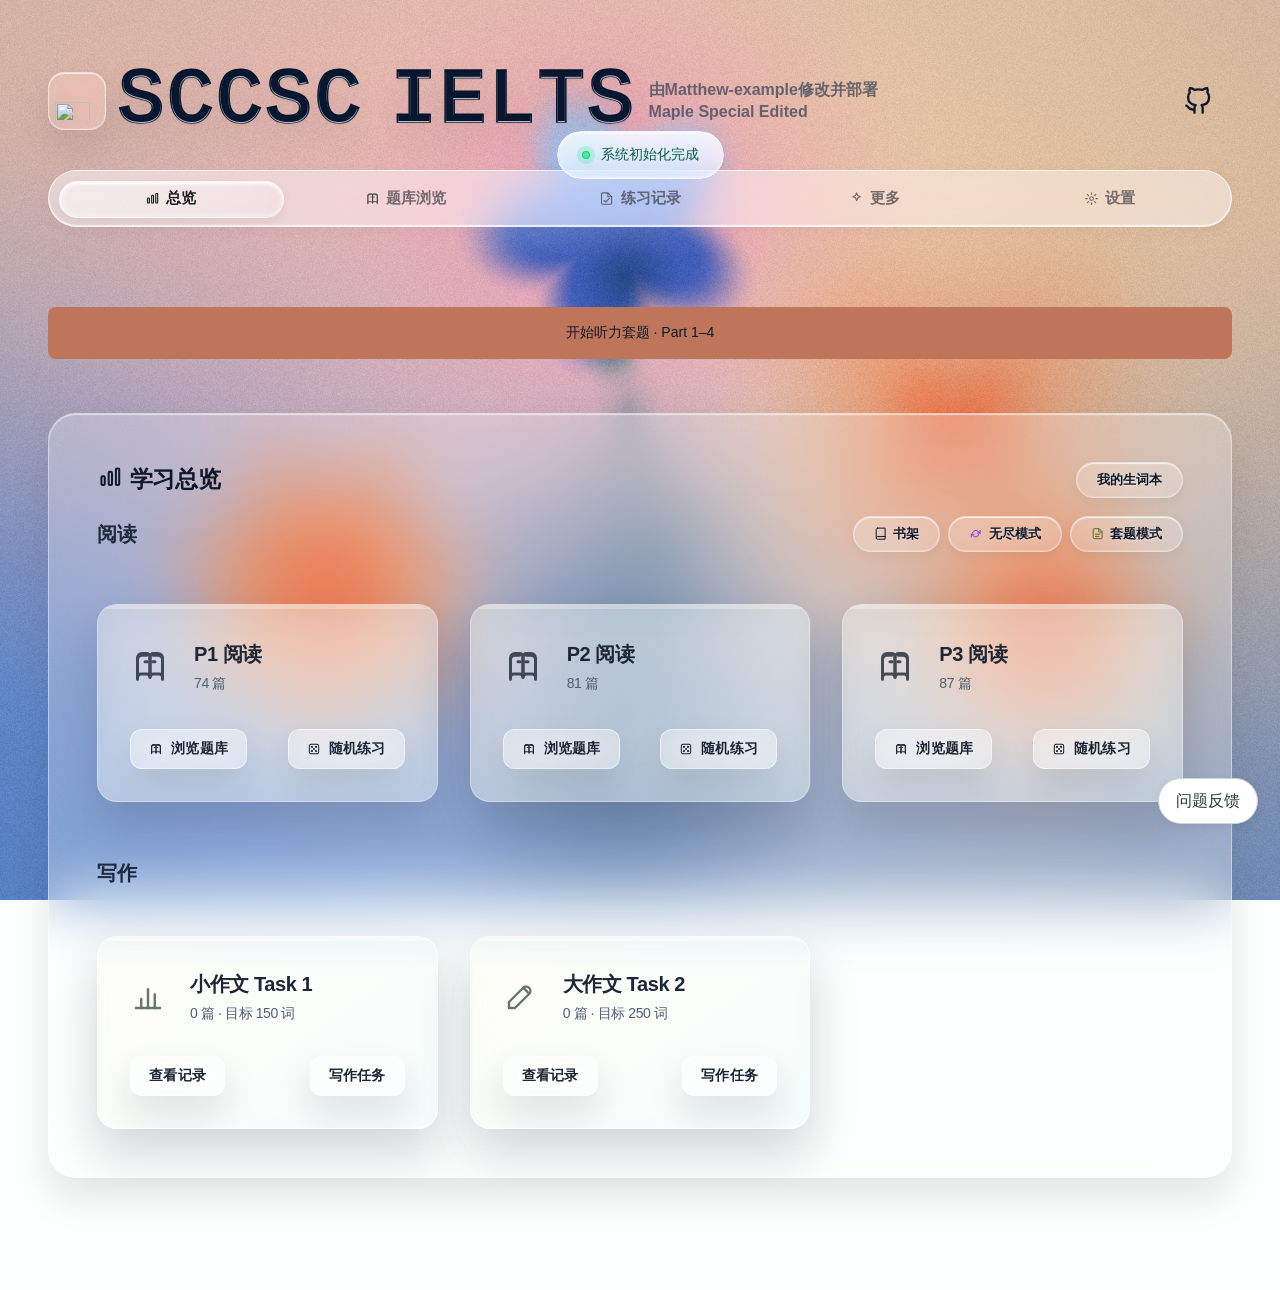
==== commit cb8685b8: "Add listening practice suites and update anonymized learning and teaching tools" ====
--- a/index.html
+++ b/index.html
@@ -8,7 +8,7 @@
         <!-- DIAGNOSTIC_BOOTSTRAP_START -->
 <script>
 /* Generated by scripts/build-bundles.mjs. Embed before external resources. */
-globalThis.AppDiagnosticBuild = Object.freeze({"appVersion":"0.6.2-fix","buildId":"sha256:01040db562af2b92fa85cbe0c360f9ceb6652ba3e384432d2b2cfd95eabd0cb1","mappingPath":"assets/generated/diagnostics/build-manifest.json","readingResources":["assets/generated/reading-exams/p1-high-01.js","assets/generated/reading-exams/p1-high-05.js","assets/generated/reading-exams/p1-high-101.js","assets/generated/reading-exams/p1-high-105.js","assets/generated/reading-exams/p1-high-110.js","assets/generated/reading-exams/p1-high-118.js","assets/generated/reading-exams/p1-high-171.js","assets/generated/reading-exams/p1-high-194.js","assets/generated/reading-exams/p1-high-200.js","assets/generated/reading-exams/p1-high-211.js","assets/generated/reading-exams/p1-high-216.js","assets/generated/reading-exams/p1-high-227.js","assets/generated/reading-exams/p1-high-229.js","assets/generated/reading-exams/p1-high-230.js","assets/generated/reading-exams/p1-high-231.js","assets/generated/reading-exams/p1-high-24.js","assets/generated/reading-exams/p1-high-240.js","assets/generated/reading-exams/p1-high-27.js","assets/generated/reading-exams/p1-high-31.js","assets/generated/reading-exams/p1-high-79.js","assets/generated/reading-exams/p1-high-82.js","assets/generated/reading-exams/p1-high-90.js","assets/generated/reading-exams/p1-high-92.js","assets/generated/reading-exams/p1-low-02.js","assets/generated/reading-exams/p1-low-106.js","assets/generated/reading-exams/p1-low-107.js","assets/generated/reading-exams/p1-low-108.js","assets/generated/reading-exams/p1-low-109.js","assets/generated/reading-exams/p1-low-11.js","assets/generated/reading-exams/p1-low-111.js","assets/generated/reading-exams/p1-low-112.js","assets/generated/reading-exams/p1-low-113.js","assets/generated/reading-exams/p1-low-114.js","assets/generated/reading-exams/p1-low-116.js","assets/generated/reading-exams/p1-low-127.js","assets/generated/reading-exams/p1-low-13.js","assets/generated/reading-exams/p1-low-138.js","assets/generated/reading-exams/p1-low-149.js","assets/generated/reading-exams/p1-low-160.js","assets/generated/reading-exams/p1-low-223.js","assets/generated/reading-exams/p1-low-30.js","assets/generated/reading-exams/p1-low-34.js","assets/generated/reading-exams/p1-low-35.js","assets/generated/reading-exams/p1-low-40.js","assets/generated/reading-exams/p1-low-45.js","assets/generated/reading-exams/p1-low-46.js","assets/generated/reading-exams/p1-low-47.js","assets/generated/reading-exams/p1-low-48.js","assets/generated/reading-exams/p1-low-52.js","assets/generated/reading-exams/p1-low-53.js","assets/generated/reading-exams/p1-low-61.js","assets/generated/reading-exams/p1-low-67.js","assets/generated/reading-exams/p1-low-68.js","assets/generated/reading-exams/p1-low-69.js","assets/generated/reading-exams/p1-low-70.js","assets/generated/reading-exams/p1-low-72.js","assets/generated/reading-exams/p1-low-80.js","assets/generated/reading-exams/p1-low-81.js","assets/generated/reading-exams/p1-low-84.js","assets/generated/reading-exams/p1-low-99.js","assets/generated/reading-exams/p1-medium-115.js","assets/generated/reading-exams/p1-medium-117.js","assets/generated/reading-exams/p1-medium-119.js","assets/generated/reading-exams/p1-medium-182.js","assets/generated/reading-exams/p1-medium-20.js","assets/generated/reading-exams/p1-medium-246.js","assets/generated/reading-exams/p1-medium-247.js","assets/generated/reading-exams/p1-medium-249.js","assets/generated/reading-exams/p1-medium-251.js","assets/generated/reading-exams/p1-medium-29.js","assets/generated/reading-exams/p1-medium-33.js","assets/generated/reading-exams/p1-medium-57.js","assets/generated/reading-exams/p1-medium-60.js","assets/generated/reading-exams/p1-medium-63.js","assets/generated/reading-exams/p2-high-09.js","assets/generated/reading-exams/p2-high-120.js","assets/generated/reading-exams/p2-high-123.js","assets/generated/reading-exams/p2-high-124.js","assets/generated/reading-exams/p2-high-128.js","assets/generated/reading-exams/p2-high-130.js","assets/generated/reading-exams/p2-high-131.js","assets/generated/reading-exams/p2-high-133.js","assets/generated/reading-exams/p2-high-134.js","assets/generated/reading-exams/p2-high-136.js","assets/generated/reading-exams/p2-high-137.js","assets/generated/reading-exams/p2-high-139.js","assets/generated/reading-exams/p2-high-14.js","assets/generated/reading-exams/p2-high-141.js","assets/generated/reading-exams/p2-high-145.js","assets/generated/reading-exams/p2-high-16.js","assets/generated/reading-exams/p2-high-17.js","assets/generated/reading-exams/p2-high-19.js","assets/generated/reading-exams/p2-high-192.js","assets/generated/reading-exams/p2-high-201.js","assets/generated/reading-exams/p2-high-21.js","assets/generated/reading-exams/p2-high-225.js","assets/generated/reading-exams/p2-high-23.js","assets/generated/reading-exams/p2-high-232.js","assets/generated/reading-exams/p2-high-233.js","assets/generated/reading-exams/p2-high-234.js","assets/generated/reading-exams/p2-high-235.js","assets/generated/reading-exams/p2-high-236.js","assets/generated/reading-exams/p2-high-239.js","assets/generated/reading-exams/p2-high-25.js","assets/generated/reading-exams/p2-high-250.js","assets/generated/reading-exams/p2-high-91.js","assets/generated/reading-exams/p2-low-051.js","assets/generated/reading-exams/p2-low-06.js","assets/generated/reading-exams/p2-low-08.js","assets/generated/reading-exams/p2-low-102.js","assets/generated/reading-exams/p2-low-103.js","assets/generated/reading-exams/p2-low-104.js","assets/generated/reading-exams/p2-low-122.js","assets/generated/reading-exams/p2-low-125.js","assets/generated/reading-exams/p2-low-132.js","assets/generated/reading-exams/p2-low-135.js","assets/generated/reading-exams/p2-low-140.js","assets/generated/reading-exams/p2-low-142.js","assets/generated/reading-exams/p2-low-143.js","assets/generated/reading-exams/p2-low-147.js","assets/generated/reading-exams/p2-low-148.js","assets/generated/reading-exams/p2-low-222.js","assets/generated/reading-exams/p2-low-240.js","assets/generated/reading-exams/p2-low-242.js","assets/generated/reading-exams/p2-low-37.js","assets/generated/reading-exams/p2-low-39.js","assets/generated/reading-exams/p2-low-41.js","assets/generated/reading-exams/p2-low-49.js","assets/generated/reading-exams/p2-low-50.js","assets/generated/reading-exams/p2-low-51.js","assets/generated/reading-exams/p2-low-62.js","assets/generated/reading-exams/p2-low-64.js","assets/generated/reading-exams/p2-low-65.js","assets/generated/reading-exams/p2-low-73.js","assets/generated/reading-exams/p2-low-75.js","assets/generated/reading-exams/p2-low-77.js","assets/generated/reading-exams/p2-low-87.js","assets/generated/reading-exams/p2-low-94.js","assets/generated/reading-exams/p2-low-96.js","assets/generated/reading-exams/p2-medium-058.js","assets/generated/reading-exams/p2-medium-10.js","assets/generated/reading-exams/p2-medium-121.js","assets/generated/reading-exams/p2-medium-126.js","assets/generated/reading-exams/p2-medium-129.js","assets/generated/reading-exams/p2-medium-144.js","assets/generated/reading-exams/p2-medium-146.js","assets/generated/reading-exams/p2-medium-209.js","assets/generated/reading-exams/p2-medium-213.js","assets/generated/reading-exams/p2-medium-217.js","assets/generated/reading-exams/p2-medium-243.js","assets/generated/reading-exams/p2-medium-245.js","assets/generated/reading-exams/p2-medium-248.js","assets/generated/reading-exams/p2-medium-58.js","assets/generated/reading-exams/p2-medium-86.js","assets/generated/reading-exams/p2-medium-93.js","assets/generated/reading-exams/p3-high-03.js","assets/generated/reading-exams/p3-high-04.js","assets/generated/reading-exams/p3-high-15.js","assets/generated/reading-exams/p3-high-150.js","assets/generated/reading-exams/p3-high-156.js","assets/generated/reading-exams/p3-high-157.js","assets/generated/reading-exams/p3-high-159.js","assets/generated/reading-exams/p3-high-161.js","assets/generated/reading-exams/p3-high-164.js","assets/generated/reading-exams/p3-high-167.js","assets/generated/reading-exams/p3-high-170.js","assets/generated/reading-exams/p3-high-173.js","assets/generated/reading-exams/p3-high-174.js","assets/generated/reading-exams/p3-high-178.js","assets/generated/reading-exams/p3-high-180.js","assets/generated/reading-exams/p3-high-181.js","assets/generated/reading-exams/p3-high-184.js","assets/generated/reading-exams/p3-high-189.js","assets/generated/reading-exams/p3-high-192.js","assets/generated/reading-exams/p3-high-204.js","assets/generated/reading-exams/p3-high-206.js","assets/generated/reading-exams/p3-high-212.js","assets/generated/reading-exams/p3-high-218.js","assets/generated/reading-exams/p3-high-221.js","assets/generated/reading-exams/p3-high-228.js","assets/generated/reading-exams/p3-high-229.js","assets/generated/reading-exams/p3-high-32.js","assets/generated/reading-exams/p3-high-89.js","assets/generated/reading-exams/p3-low-07.js","assets/generated/reading-exams/p3-low-078.js","assets/generated/reading-exams/p3-low-100.js","assets/generated/reading-exams/p3-low-12.js","assets/generated/reading-exams/p3-low-151.js","assets/generated/reading-exams/p3-low-153.js","assets/generated/reading-exams/p3-low-158.js","assets/generated/reading-exams/p3-low-163.js","assets/generated/reading-exams/p3-low-165.js","assets/generated/reading-exams/p3-low-166.js","assets/generated/reading-exams/p3-low-172.js","assets/generated/reading-exams/p3-low-175.js","assets/generated/reading-exams/p3-low-186.js","assets/generated/reading-exams/p3-low-187.js","assets/generated/reading-exams/p3-low-190.js","assets/generated/reading-exams/p3-low-198.js","assets/generated/reading-exams/p3-low-219.js","assets/generated/reading-exams/p3-low-240.js","assets/generated/reading-exams/p3-low-28.js","assets/generated/reading-exams/p3-low-36.js","assets/generated/reading-exams/p3-low-38.js","assets/generated/reading-exams/p3-low-42.js","assets/generated/reading-exams/p3-low-43.js","assets/generated/reading-exams/p3-low-44.js","assets/generated/reading-exams/p3-low-54.js","assets/generated/reading-exams/p3-low-55.js","assets/generated/reading-exams/p3-low-56.js","assets/generated/reading-exams/p3-low-59.js","assets/generated/reading-exams/p3-low-71.js","assets/generated/reading-exams/p3-low-74.js","assets/generated/reading-exams/p3-low-76.js","assets/generated/reading-exams/p3-low-78.js","assets/generated/reading-exams/p3-low-83.js","assets/generated/reading-exams/p3-low-85.js","assets/generated/reading-exams/p3-low-88.js","assets/generated/reading-exams/p3-low-95.js","assets/generated/reading-exams/p3-low-97.js","assets/generated/reading-exams/p3-low-98.js","assets/generated/reading-exams/p3-low-999.js","assets/generated/reading-exams/p3-medium-152.js","assets/generated/reading-exams/p3-medium-154.js","assets/generated/reading-exams/p3-medium-155.js","assets/generated/reading-exams/p3-medium-162.js","assets/generated/reading-exams/p3-medium-168.js","assets/generated/reading-exams/p3-medium-169.js","assets/generated/reading-exams/p3-medium-176.js","assets/generated/reading-exams/p3-medium-177.js","assets/generated/reading-exams/p3-medium-179.js","assets/generated/reading-exams/p3-medium-18.js","assets/generated/reading-exams/p3-medium-183.js","assets/generated/reading-exams/p3-medium-185.js","assets/generated/reading-exams/p3-medium-188.js","assets/generated/reading-exams/p3-medium-191.js","assets/generated/reading-exams/p3-medium-197.js","assets/generated/reading-exams/p3-medium-22.js","assets/generated/reading-exams/p3-medium-241.js","assets/generated/reading-exams/p3-medium-244.js","assets/generated/reading-exams/p3-medium-248.js","assets/generated/reading-exams/p3-medium-66.js","assets/generated/reading-explanations/p1-high-01.js","assets/generated/reading-explanations/p1-high-05.js","assets/generated/reading-explanations/p1-high-101.js","assets/generated/reading-explanations/p1-high-105.js","assets/generated/reading-explanations/p1-high-110.js","assets/generated/reading-explanations/p1-high-118.js","assets/generated/reading-explanations/p1-high-171.js","assets/generated/reading-explanations/p1-high-194.js","assets/generated/reading-explanations/p1-high-200.js","assets/generated/reading-explanations/p1-high-211.js","assets/generated/reading-explanations/p1-high-216.js","assets/generated/reading-explanations/p1-high-227.js","assets/generated/reading-explanations/p1-high-229.js","assets/generated/reading-explanations/p1-high-230.js","assets/generated/reading-explanations/p1-high-231.js","assets/generated/reading-explanations/p1-high-24.js","assets/generated/reading-explanations/p1-high-240.js","assets/generated/reading-explanations/p1-high-27.js","assets/generated/reading-explanations/p1-high-31.js","assets/generated/reading-explanations/p1-high-79.js","assets/generated/reading-explanations/p1-high-82.js","assets/generated/reading-explanations/p1-high-90.js","assets/generated/reading-explanations/p1-high-92.js","assets/generated/reading-explanations/p1-low-02.js","assets/generated/reading-explanations/p1-low-106.js","assets/generated/reading-explanations/p1-low-107.js","assets/generated/reading-explanations/p1-low-108.js","assets/generated/reading-explanations/p1-low-109.js","assets/generated/reading-explanations/p1-low-11.js","assets/generated/reading-explanations/p1-low-111.js","assets/generated/reading-explanations/p1-low-112.js","assets/generated/reading-explanations/p1-low-113.js","assets/generated/reading-explanations/p1-low-114.js","assets/generated/reading-explanations/p1-low-116.js","assets/generated/reading-explanations/p1-low-127.js","assets/generated/reading-explanations/p1-low-13.js","assets/generated/reading-explanations/p1-low-138.js","assets/generated/reading-explanations/p1-low-149.js","assets/generated/reading-explanations/p1-low-160.js","assets/generated/reading-explanations/p1-low-223.js","assets/generated/reading-explanations/p1-low-30.js","assets/generated/reading-explanations/p1-low-34.js","assets/generated/reading-explanations/p1-low-35.js","assets/generated/reading-explanations/p1-low-40.js","assets/generated/reading-explanations/p1-low-45.js","assets/generated/reading-explanations/p1-low-46.js","assets/generated/reading-explanations/p1-low-47.js","assets/generated/reading-explanations/p1-low-48.js","assets/generated/reading-explanations/p1-low-52.js","assets/generated/reading-explanations/p1-low-53.js","assets/generated/reading-explanations/p1-low-61.js","assets/generated/reading-explanations/p1-low-67.js","assets/generated/reading-explanations/p1-low-68.js","assets/generated/reading-explanations/p1-low-69.js","assets/generated/reading-explanations/p1-low-70.js","assets/generated/reading-explanations/p1-low-72.js","assets/generated/reading-explanations/p1-low-80.js","assets/generated/reading-explanations/p1-low-81.js","assets/generated/reading-explanations/p1-low-84.js","assets/generated/reading-explanations/p1-low-99.js","assets/generated/reading-explanations/p1-medium-115.js","assets/generated/reading-explanations/p1-medium-117.js","assets/generated/reading-explanations/p1-medium-119.js","assets/generated/reading-explanations/p1-medium-182.js","assets/generated/reading-explanations/p1-medium-20.js","assets/generated/reading-explanations/p1-medium-246.js","assets/generated/reading-explanations/p1-medium-247.js","assets/generated/reading-explanations/p1-medium-249.js","assets/generated/reading-explanations/p1-medium-251.js","assets/generated/reading-explanations/p1-medium-29.js","assets/generated/reading-explanations/p1-medium-33.js","assets/generated/reading-explanations/p1-medium-57.js","assets/generated/reading-explanations/p1-medium-60.js","assets/generated/reading-explanations/p1-medium-63.js","assets/generated/reading-explanations/p2-high-09.js","assets/generated/reading-explanations/p2-high-120.js","assets/generated/reading-explanations/p2-high-123.js","assets/generated/reading-explanations/p2-high-124.js","assets/generated/reading-explanations/p2-high-128.js","assets/generated/reading-explanations/p2-high-130.js","assets/generated/reading-explanations/p2-high-131.js","assets/generated/reading-explanations/p2-high-133.js","assets/generated/reading-explanations/p2-high-134.js","assets/generated/reading-explanations/p2-high-136.js","assets/generated/reading-explanations/p2-high-137.js","assets/generated/reading-explanations/p2-high-139.js","assets/generated/reading-explanations/p2-high-14.js","assets/generated/reading-explanations/p2-high-141.js","assets/generated/reading-explanations/p2-high-145.js","assets/generated/reading-explanations/p2-high-16.js","assets/generated/reading-explanations/p2-high-17.js","assets/generated/reading-explanations/p2-high-19.js","assets/generated/reading-explanations/p2-high-192.js","assets/generated/reading-explanations/p2-high-201.js","assets/generated/reading-explanations/p2-high-21.js","assets/generated/reading-explanations/p2-high-225.js","assets/generated/reading-explanations/p2-high-23.js","assets/generated/reading-explanations/p2-high-232.js","assets/generated/reading-explanations/p2-high-233.js","assets/generated/reading-explanations/p2-high-234.js","assets/generated/reading-explanations/p2-high-235.js","assets/generated/reading-explanations/p2-high-236.js","assets/generated/reading-explanations/p2-high-239.js","assets/generated/reading-explanations/p2-high-25.js","assets/generated/reading-explanations/p2-high-250.js","assets/generated/reading-explanations/p2-high-91.js","assets/generated/reading-explanations/p2-low-051.js","assets/generated/reading-explanations/p2-low-06.js","assets/generated/reading-explanations/p2-low-08.js","assets/generated/reading-explanations/p2-low-102.js","assets/generated/reading-explanations/p2-low-103.js","assets/generated/reading-explanations/p2-low-104.js","assets/generated/reading-explanations/p2-low-122.js","assets/generated/reading-explanations/p2-low-125.js","assets/generated/reading-explanations/p2-low-132.js","assets/generated/reading-explanations/p2-low-135.js","assets/generated/reading-explanations/p2-low-140.js","assets/generated/reading-explanations/p2-low-142.js","assets/generated/reading-explanations/p2-low-143.js","assets/generated/reading-explanations/p2-low-147.js","assets/generated/reading-explanations/p2-low-148.js","assets/generated/reading-explanations/p2-low-222.js","assets/generated/reading-explanations/p2-low-240.js","assets/generated/reading-explanations/p2-low-242.js","assets/generated/reading-explanations/p2-low-37.js","assets/generated/reading-explanations/p2-low-39.js","assets/generated/reading-explanations/p2-low-41.js","assets/generated/reading-explanations/p2-low-49.js","assets/generated/reading-explanations/p2-low-50.js","assets/generated/reading-explanations/p2-low-51.js","assets/generated/reading-explanations/p2-low-62.js","assets/generated/reading-explanations/p2-low-64.js","assets/generated/reading-explanations/p2-low-65.js","assets/generated/reading-explanations/p2-low-73.js","assets/generated/reading-explanations/p2-low-75.js","assets/generated/reading-explanations/p2-low-77.js","assets/generated/reading-explanations/p2-low-87.js","assets/generated/reading-explanations/p2-low-94.js","assets/generated/reading-explanations/p2-low-96.js","assets/generated/reading-explanations/p2-medium-058.js","assets/generated/reading-explanations/p2-medium-10.js","assets/generated/reading-explanations/p2-medium-121.js","assets/generated/reading-explanations/p2-medium-126.js","assets/generated/reading-explanations/p2-medium-129.js","assets/generated/reading-explanations/p2-medium-144.js","assets/generated/reading-explanations/p2-medium-146.js","assets/generated/reading-explanations/p2-medium-209.js","assets/generated/reading-explanations/p2-medium-213.js","assets/generated/reading-explanations/p2-medium-217.js","assets/generated/reading-explanations/p2-medium-243.js","assets/generated/reading-explanations/p2-medium-245.js","assets/generated/reading-explanations/p2-medium-248.js","assets/generated/reading-explanations/p2-medium-58.js","assets/generated/reading-explanations/p2-medium-86.js","assets/generated/reading-explanations/p2-medium-93.js","assets/generated/reading-explanations/p3-high-03.js","assets/generated/reading-explanations/p3-high-04.js","assets/generated/reading-explanations/p3-high-15.js","assets/generated/reading-explanations/p3-high-150.js","assets/generated/reading-explanations/p3-high-156.js","assets/generated/reading-explanations/p3-high-157.js","assets/generated/reading-explanations/p3-high-159.js","assets/generated/reading-explanations/p3-high-161.js","assets/generated/reading-explanations/p3-high-164.js","assets/generated/reading-explanations/p3-high-167.js","assets/generated/reading-explanations/p3-high-170.js","assets/generated/reading-explanations/p3-high-173.js","assets/generated/reading-explanations/p3-high-174.js","assets/generated/reading-explanations/p3-high-178.js","assets/generated/reading-explanations/p3-high-180.js","assets/generated/reading-explanations/p3-high-181.js","assets/generated/reading-explanations/p3-high-184.js","assets/generated/reading-explanations/p3-high-189.js","assets/generated/reading-explanations/p3-high-192.js","assets/generated/reading-explanations/p3-high-204.js","assets/generated/reading-explanations/p3-high-206.js","assets/generated/reading-explanations/p3-high-212.js","assets/generated/reading-explanations/p3-high-218.js","assets/generated/reading-explanations/p3-high-221.js","assets/generated/reading-explanations/p3-high-228.js","assets/generated/reading-explanations/p3-high-229.js","assets/generated/reading-explanations/p3-high-32.js","assets/generated/reading-explanations/p3-high-89.js","assets/generated/reading-explanations/p3-low-07.js","assets/generated/reading-explanations/p3-low-078.js","assets/generated/reading-explanations/p3-low-100.js","assets/generated/reading-explanations/p3-low-12.js","assets/generated/reading-explanations/p3-low-151.js","assets/generated/reading-explanations/p3-low-153.js","assets/generated/reading-explanations/p3-low-158.js","assets/generated/reading-explanations/p3-low-163.js","assets/generated/reading-explanations/p3-low-165.js","assets/generated/reading-explanations/p3-low-166.js","assets/generated/reading-explanations/p3-low-172.js","assets/generated/reading-explanations/p3-low-175.js","assets/generated/reading-explanations/p3-low-186.js","assets/generated/reading-explanations/p3-low-187.js","assets/generated/reading-explanations/p3-low-190.js","assets/generated/reading-explanations/p3-low-198.js","assets/generated/reading-explanations/p3-low-219.js","assets/generated/reading-explanations/p3-low-28.js","assets/generated/reading-explanations/p3-low-36.js","assets/generated/reading-explanations/p3-low-38.js","assets/generated/reading-explanations/p3-low-42.js","assets/generated/reading-explanations/p3-low-43.js","assets/generated/reading-explanations/p3-low-44.js","assets/generated/reading-explanations/p3-low-54.js","assets/generated/reading-explanations/p3-low-55.js","assets/generated/reading-explanations/p3-low-56.js","assets/generated/reading-explanations/p3-low-59.js","assets/generated/reading-explanations/p3-low-71.js","assets/generated/reading-explanations/p3-low-74.js","assets/generated/reading-explanations/p3-low-76.js","assets/generated/reading-explanations/p3-low-78.js","assets/generated/reading-explanations/p3-low-83.js","assets/generated/reading-explanations/p3-low-85.js","assets/generated/reading-explanations/p3-low-88.js","assets/generated/reading-explanations/p3-low-95.js","assets/generated/reading-explanations/p3-low-97.js","assets/generated/reading-explanations/p3-low-98.js","assets/generated/reading-explanations/p3-low-999.js","assets/generated/reading-explanations/p3-medium-152.js","assets/generated/reading-explanations/p3-medium-154.js","assets/generated/reading-explanations/p3-medium-155.js","assets/generated/reading-explanations/p3-medium-162.js","assets/generated/reading-explanations/p3-medium-168.js","assets/generated/reading-explanations/p3-medium-169.js","assets/generated/reading-explanations/p3-medium-176.js","assets/generated/reading-explanations/p3-medium-177.js","assets/generated/reading-explanations/p3-medium-179.js","assets/generated/reading-explanations/p3-medium-18.js","assets/generated/reading-explanations/p3-medium-183.js","assets/generated/reading-explanations/p3-medium-185.js","assets/generated/reading-explanations/p3-medium-188.js","assets/generated/reading-explanations/p3-medium-191.js","assets/generated/reading-explanations/p3-medium-197.js","assets/generated/reading-explanations/p3-medium-22.js","assets/generated/reading-explanations/p3-medium-241.js","assets/generated/reading-explanations/p3-medium-244.js","assets/generated/reading-explanations/p3-medium-248.js","assets/generated/reading-explanations/p3-medium-66.js"]});
+globalThis.AppDiagnosticBuild = Object.freeze({"appVersion":"0.6.2-fix","buildId":"sha256:7955c3110b12639fc7aba8301764838e0fdea097abd91f732923f76d680323cb","mappingPath":"assets/generated/diagnostics/build-manifest.json","readingResources":["assets/generated/reading-exams/p1-high-01.js","assets/generated/reading-exams/p1-high-05.js","assets/generated/reading-exams/p1-high-101.js","assets/generated/reading-exams/p1-high-105.js","assets/generated/reading-exams/p1-high-110.js","assets/generated/reading-exams/p1-high-118.js","assets/generated/reading-exams/p1-high-171.js","assets/generated/reading-exams/p1-high-194.js","assets/generated/reading-exams/p1-high-200.js","assets/generated/reading-exams/p1-high-211.js","assets/generated/reading-exams/p1-high-216.js","assets/generated/reading-exams/p1-high-227.js","assets/generated/reading-exams/p1-high-229.js","assets/generated/reading-exams/p1-high-230.js","assets/generated/reading-exams/p1-high-231.js","assets/generated/reading-exams/p1-high-24.js","assets/generated/reading-exams/p1-high-240.js","assets/generated/reading-exams/p1-high-27.js","assets/generated/reading-exams/p1-high-31.js","assets/generated/reading-exams/p1-high-79.js","assets/generated/reading-exams/p1-high-82.js","assets/generated/reading-exams/p1-high-90.js","assets/generated/reading-exams/p1-high-92.js","assets/generated/reading-exams/p1-low-02.js","assets/generated/reading-exams/p1-low-106.js","assets/generated/reading-exams/p1-low-107.js","assets/generated/reading-exams/p1-low-108.js","assets/generated/reading-exams/p1-low-109.js","assets/generated/reading-exams/p1-low-11.js","assets/generated/reading-exams/p1-low-111.js","assets/generated/reading-exams/p1-low-112.js","assets/generated/reading-exams/p1-low-113.js","assets/generated/reading-exams/p1-low-114.js","assets/generated/reading-exams/p1-low-116.js","assets/generated/reading-exams/p1-low-127.js","assets/generated/reading-exams/p1-low-13.js","assets/generated/reading-exams/p1-low-138.js","assets/generated/reading-exams/p1-low-149.js","assets/generated/reading-exams/p1-low-160.js","assets/generated/reading-exams/p1-low-223.js","assets/generated/reading-exams/p1-low-30.js","assets/generated/reading-exams/p1-low-34.js","assets/generated/reading-exams/p1-low-35.js","assets/generated/reading-exams/p1-low-40.js","assets/generated/reading-exams/p1-low-45.js","assets/generated/reading-exams/p1-low-46.js","assets/generated/reading-exams/p1-low-47.js","assets/generated/reading-exams/p1-low-48.js","assets/generated/reading-exams/p1-low-52.js","assets/generated/reading-exams/p1-low-53.js","assets/generated/reading-exams/p1-low-61.js","assets/generated/reading-exams/p1-low-67.js","assets/generated/reading-exams/p1-low-68.js","assets/generated/reading-exams/p1-low-69.js","assets/generated/reading-exams/p1-low-70.js","assets/generated/reading-exams/p1-low-72.js","assets/generated/reading-exams/p1-low-80.js","assets/generated/reading-exams/p1-low-81.js","assets/generated/reading-exams/p1-low-84.js","assets/generated/reading-exams/p1-low-99.js","assets/generated/reading-exams/p1-medium-115.js","assets/generated/reading-exams/p1-medium-117.js","assets/generated/reading-exams/p1-medium-119.js","assets/generated/reading-exams/p1-medium-182.js","assets/generated/reading-exams/p1-medium-20.js","assets/generated/reading-exams/p1-medium-246.js","assets/generated/reading-exams/p1-medium-247.js","assets/generated/reading-exams/p1-medium-249.js","assets/generated/reading-exams/p1-medium-251.js","assets/generated/reading-exams/p1-medium-29.js","assets/generated/reading-exams/p1-medium-33.js","assets/generated/reading-exams/p1-medium-57.js","assets/generated/reading-exams/p1-medium-60.js","assets/generated/reading-exams/p1-medium-63.js","assets/generated/reading-exams/p2-high-09.js","assets/generated/reading-exams/p2-high-120.js","assets/generated/reading-exams/p2-high-123.js","assets/generated/reading-exams/p2-high-124.js","assets/generated/reading-exams/p2-high-128.js","assets/generated/reading-exams/p2-high-130.js","assets/generated/reading-exams/p2-high-131.js","assets/generated/reading-exams/p2-high-133.js","assets/generated/reading-exams/p2-high-134.js","assets/generated/reading-exams/p2-high-136.js","assets/generated/reading-exams/p2-high-137.js","assets/generated/reading-exams/p2-high-139.js","assets/generated/reading-exams/p2-high-14.js","assets/generated/reading-exams/p2-high-141.js","assets/generated/reading-exams/p2-high-145.js","assets/generated/reading-exams/p2-high-16.js","assets/generated/reading-exams/p2-high-17.js","assets/generated/reading-exams/p2-high-19.js","assets/generated/reading-exams/p2-high-192.js","assets/generated/reading-exams/p2-high-201.js","assets/generated/reading-exams/p2-high-21.js","assets/generated/reading-exams/p2-high-225.js","assets/generated/reading-exams/p2-high-23.js","assets/generated/reading-exams/p2-high-232.js","assets/generated/reading-exams/p2-high-233.js","assets/generated/reading-exams/p2-high-234.js","assets/generated/reading-exams/p2-high-235.js","assets/generated/reading-exams/p2-high-236.js","assets/generated/reading-exams/p2-high-239.js","assets/generated/reading-exams/p2-high-25.js","assets/generated/reading-exams/p2-high-250.js","assets/generated/reading-exams/p2-high-91.js","assets/generated/reading-exams/p2-low-051.js","assets/generated/reading-exams/p2-low-06.js","assets/generated/reading-exams/p2-low-08.js","assets/generated/reading-exams/p2-low-102.js","assets/generated/reading-exams/p2-low-103.js","assets/generated/reading-exams/p2-low-104.js","assets/generated/reading-exams/p2-low-122.js","assets/generated/reading-exams/p2-low-125.js","assets/generated/reading-exams/p2-low-132.js","assets/generated/reading-exams/p2-low-135.js","assets/generated/reading-exams/p2-low-140.js","assets/generated/reading-exams/p2-low-142.js","assets/generated/reading-exams/p2-low-143.js","assets/generated/reading-exams/p2-low-147.js","assets/generated/reading-exams/p2-low-148.js","assets/generated/reading-exams/p2-low-222.js","assets/generated/reading-exams/p2-low-240.js","assets/generated/reading-exams/p2-low-242.js","assets/generated/reading-exams/p2-low-37.js","assets/generated/reading-exams/p2-low-39.js","assets/generated/reading-exams/p2-low-41.js","assets/generated/reading-exams/p2-low-49.js","assets/generated/reading-exams/p2-low-50.js","assets/generated/reading-exams/p2-low-51.js","assets/generated/reading-exams/p2-low-62.js","assets/generated/reading-exams/p2-low-64.js","assets/generated/reading-exams/p2-low-65.js","assets/generated/reading-exams/p2-low-73.js","assets/generated/reading-exams/p2-low-75.js","assets/generated/reading-exams/p2-low-77.js","assets/generated/reading-exams/p2-low-87.js","assets/generated/reading-exams/p2-low-94.js","assets/generated/reading-exams/p2-low-96.js","assets/generated/reading-exams/p2-medium-058.js","assets/generated/reading-exams/p2-medium-10.js","assets/generated/reading-exams/p2-medium-121.js","assets/generated/reading-exams/p2-medium-126.js","assets/generated/reading-exams/p2-medium-129.js","assets/generated/reading-exams/p2-medium-144.js","assets/generated/reading-exams/p2-medium-146.js","assets/generated/reading-exams/p2-medium-209.js","assets/generated/reading-exams/p2-medium-213.js","assets/generated/reading-exams/p2-medium-217.js","assets/generated/reading-exams/p2-medium-243.js","assets/generated/reading-exams/p2-medium-245.js","assets/generated/reading-exams/p2-medium-248.js","assets/generated/reading-exams/p2-medium-58.js","assets/generated/reading-exams/p2-medium-86.js","assets/generated/reading-exams/p2-medium-93.js","assets/generated/reading-exams/p3-high-03.js","assets/generated/reading-exams/p3-high-04.js","assets/generated/reading-exams/p3-high-15.js","assets/generated/reading-exams/p3-high-150.js","assets/generated/reading-exams/p3-high-156.js","assets/generated/reading-exams/p3-high-157.js","assets/generated/reading-exams/p3-high-159.js","assets/generated/reading-exams/p3-high-161.js","assets/generated/reading-exams/p3-high-164.js","assets/generated/reading-exams/p3-high-167.js","assets/generated/reading-exams/p3-high-170.js","assets/generated/reading-exams/p3-high-173.js","assets/generated/reading-exams/p3-high-174.js","assets/generated/reading-exams/p3-high-178.js","assets/generated/reading-exams/p3-high-180.js","assets/generated/reading-exams/p3-high-181.js","assets/generated/reading-exams/p3-high-184.js","assets/generated/reading-exams/p3-high-189.js","assets/generated/reading-exams/p3-high-192.js","assets/generated/reading-exams/p3-high-204.js","assets/generated/reading-exams/p3-high-206.js","assets/generated/reading-exams/p3-high-212.js","assets/generated/reading-exams/p3-high-218.js","assets/generated/reading-exams/p3-high-221.js","assets/generated/reading-exams/p3-high-228.js","assets/generated/reading-exams/p3-high-229.js","assets/generated/reading-exams/p3-high-32.js","assets/generated/reading-exams/p3-high-89.js","assets/generated/reading-exams/p3-low-07.js","assets/generated/reading-exams/p3-low-078.js","assets/generated/reading-exams/p3-low-100.js","assets/generated/reading-exams/p3-low-12.js","assets/generated/reading-exams/p3-low-151.js","assets/generated/reading-exams/p3-low-153.js","assets/generated/reading-exams/p3-low-158.js","assets/generated/reading-exams/p3-low-163.js","assets/generated/reading-exams/p3-low-165.js","assets/generated/reading-exams/p3-low-166.js","assets/generated/reading-exams/p3-low-172.js","assets/generated/reading-exams/p3-low-175.js","assets/generated/reading-exams/p3-low-186.js","assets/generated/reading-exams/p3-low-187.js","assets/generated/reading-exams/p3-low-190.js","assets/generated/reading-exams/p3-low-198.js","assets/generated/reading-exams/p3-low-219.js","assets/generated/reading-exams/p3-low-240.js","assets/generated/reading-exams/p3-low-28.js","assets/generated/reading-exams/p3-low-36.js","assets/generated/reading-exams/p3-low-38.js","assets/generated/reading-exams/p3-low-42.js","assets/generated/reading-exams/p3-low-43.js","assets/generated/reading-exams/p3-low-44.js","assets/generated/reading-exams/p3-low-54.js","assets/generated/reading-exams/p3-low-55.js","assets/generated/reading-exams/p3-low-56.js","assets/generated/reading-exams/p3-low-59.js","assets/generated/reading-exams/p3-low-71.js","assets/generated/reading-exams/p3-low-74.js","assets/generated/reading-exams/p3-low-76.js","assets/generated/reading-exams/p3-low-78.js","assets/generated/reading-exams/p3-low-83.js","assets/generated/reading-exams/p3-low-85.js","assets/generated/reading-exams/p3-low-88.js","assets/generated/reading-exams/p3-low-95.js","assets/generated/reading-exams/p3-low-97.js","assets/generated/reading-exams/p3-low-98.js","assets/generated/reading-exams/p3-low-999.js","assets/generated/reading-exams/p3-medium-152.js","assets/generated/reading-exams/p3-medium-154.js","assets/generated/reading-exams/p3-medium-155.js","assets/generated/reading-exams/p3-medium-162.js","assets/generated/reading-exams/p3-medium-168.js","assets/generated/reading-exams/p3-medium-169.js","assets/generated/reading-exams/p3-medium-176.js","assets/generated/reading-exams/p3-medium-177.js","assets/generated/reading-exams/p3-medium-179.js","assets/generated/reading-exams/p3-medium-18.js","assets/generated/reading-exams/p3-medium-183.js","assets/generated/reading-exams/p3-medium-185.js","assets/generated/reading-exams/p3-medium-188.js","assets/generated/reading-exams/p3-medium-191.js","assets/generated/reading-exams/p3-medium-197.js","assets/generated/reading-exams/p3-medium-22.js","assets/generated/reading-exams/p3-medium-241.js","assets/generated/reading-exams/p3-medium-244.js","assets/generated/reading-exams/p3-medium-248.js","assets/generated/reading-exams/p3-medium-66.js","assets/generated/reading-explanations/p1-high-01.js","assets/generated/reading-explanations/p1-high-05.js","assets/generated/reading-explanations/p1-high-101.js","assets/generated/reading-explanations/p1-high-105.js","assets/generated/reading-explanations/p1-high-110.js","assets/generated/reading-explanations/p1-high-118.js","assets/generated/reading-explanations/p1-high-171.js","assets/generated/reading-explanations/p1-high-194.js","assets/generated/reading-explanations/p1-high-200.js","assets/generated/reading-explanations/p1-high-211.js","assets/generated/reading-explanations/p1-high-216.js","assets/generated/reading-explanations/p1-high-227.js","assets/generated/reading-explanations/p1-high-229.js","assets/generated/reading-explanations/p1-high-230.js","assets/generated/reading-explanations/p1-high-231.js","assets/generated/reading-explanations/p1-high-24.js","assets/generated/reading-explanations/p1-high-240.js","assets/generated/reading-explanations/p1-high-27.js","assets/generated/reading-explanations/p1-high-31.js","assets/generated/reading-explanations/p1-high-79.js","assets/generated/reading-explanations/p1-high-82.js","assets/generated/reading-explanations/p1-high-90.js","assets/generated/reading-explanations/p1-high-92.js","assets/generated/reading-explanations/p1-low-02.js","assets/generated/reading-explanations/p1-low-106.js","assets/generated/reading-explanations/p1-low-107.js","assets/generated/reading-explanations/p1-low-108.js","assets/generated/reading-explanations/p1-low-109.js","assets/generated/reading-explanations/p1-low-11.js","assets/generated/reading-explanations/p1-low-111.js","assets/generated/reading-explanations/p1-low-112.js","assets/generated/reading-explanations/p1-low-113.js","assets/generated/reading-explanations/p1-low-114.js","assets/generated/reading-explanations/p1-low-116.js","assets/generated/reading-explanations/p1-low-127.js","assets/generated/reading-explanations/p1-low-13.js","assets/generated/reading-explanations/p1-low-138.js","assets/generated/reading-explanations/p1-low-149.js","assets/generated/reading-explanations/p1-low-160.js","assets/generated/reading-explanations/p1-low-223.js","assets/generated/reading-explanations/p1-low-30.js","assets/generated/reading-explanations/p1-low-34.js","assets/generated/reading-explanations/p1-low-35.js","assets/generated/reading-explanations/p1-low-40.js","assets/generated/reading-explanations/p1-low-45.js","assets/generated/reading-explanations/p1-low-46.js","assets/generated/reading-explanations/p1-low-47.js","assets/generated/reading-explanations/p1-low-48.js","assets/generated/reading-explanations/p1-low-52.js","assets/generated/reading-explanations/p1-low-53.js","assets/generated/reading-explanations/p1-low-61.js","assets/generated/reading-explanations/p1-low-67.js","assets/generated/reading-explanations/p1-low-68.js","assets/generated/reading-explanations/p1-low-69.js","assets/generated/reading-explanations/p1-low-70.js","assets/generated/reading-explanations/p1-low-72.js","assets/generated/reading-explanations/p1-low-80.js","assets/generated/reading-explanations/p1-low-81.js","assets/generated/reading-explanations/p1-low-84.js","assets/generated/reading-explanations/p1-low-99.js","assets/generated/reading-explanations/p1-medium-115.js","assets/generated/reading-explanations/p1-medium-117.js","assets/generated/reading-explanations/p1-medium-119.js","assets/generated/reading-explanations/p1-medium-182.js","assets/generated/reading-explanations/p1-medium-20.js","assets/generated/reading-explanations/p1-medium-246.js","assets/generated/reading-explanations/p1-medium-247.js","assets/generated/reading-explanations/p1-medium-249.js","assets/generated/reading-explanations/p1-medium-251.js","assets/generated/reading-explanations/p1-medium-29.js","assets/generated/reading-explanations/p1-medium-33.js","assets/generated/reading-explanations/p1-medium-57.js","assets/generated/reading-explanations/p1-medium-60.js","assets/generated/reading-explanations/p1-medium-63.js","assets/generated/reading-explanations/p2-high-09.js","assets/generated/reading-explanations/p2-high-120.js","assets/generated/reading-explanations/p2-high-123.js","assets/generated/reading-explanations/p2-high-124.js","assets/generated/reading-explanations/p2-high-128.js","assets/generated/reading-explanations/p2-high-130.js","assets/generated/reading-explanations/p2-high-131.js","assets/generated/reading-explanations/p2-high-133.js","assets/generated/reading-explanations/p2-high-134.js","assets/generated/reading-explanations/p2-high-136.js","assets/generated/reading-explanations/p2-high-137.js","assets/generated/reading-explanations/p2-high-139.js","assets/generated/reading-explanations/p2-high-14.js","assets/generated/reading-explanations/p2-high-141.js","assets/generated/reading-explanations/p2-high-145.js","assets/generated/reading-explanations/p2-high-16.js","assets/generated/reading-explanations/p2-high-17.js","assets/generated/reading-explanations/p2-high-19.js","assets/generated/reading-explanations/p2-high-192.js","assets/generated/reading-explanations/p2-high-201.js","assets/generated/reading-explanations/p2-high-21.js","assets/generated/reading-explanations/p2-high-225.js","assets/generated/reading-explanations/p2-high-23.js","assets/generated/reading-explanations/p2-high-232.js","assets/generated/reading-explanations/p2-high-233.js","assets/generated/reading-explanations/p2-high-234.js","assets/generated/reading-explanations/p2-high-235.js","assets/generated/reading-explanations/p2-high-236.js","assets/generated/reading-explanations/p2-high-239.js","assets/generated/reading-explanations/p2-high-25.js","assets/generated/reading-explanations/p2-high-250.js","assets/generated/reading-explanations/p2-high-91.js","assets/generated/reading-explanations/p2-low-051.js","assets/generated/reading-explanations/p2-low-06.js","assets/generated/reading-explanations/p2-low-08.js","assets/generated/reading-explanations/p2-low-102.js","assets/generated/reading-explanations/p2-low-103.js","assets/generated/reading-explanations/p2-low-104.js","assets/generated/reading-explanations/p2-low-122.js","assets/generated/reading-explanations/p2-low-125.js","assets/generated/reading-explanations/p2-low-132.js","assets/generated/reading-explanations/p2-low-135.js","assets/generated/reading-explanations/p2-low-140.js","assets/generated/reading-explanations/p2-low-142.js","assets/generated/reading-explanations/p2-low-143.js","assets/generated/reading-explanations/p2-low-147.js","assets/generated/reading-explanations/p2-low-148.js","assets/generated/reading-explanations/p2-low-222.js","assets/generated/reading-explanations/p2-low-240.js","assets/generated/reading-explanations/p2-low-242.js","assets/generated/reading-explanations/p2-low-37.js","assets/generated/reading-explanations/p2-low-39.js","assets/generated/reading-explanations/p2-low-41.js","assets/generated/reading-explanations/p2-low-49.js","assets/generated/reading-explanations/p2-low-50.js","assets/generated/reading-explanations/p2-low-51.js","assets/generated/reading-explanations/p2-low-62.js","assets/generated/reading-explanations/p2-low-64.js","assets/generated/reading-explanations/p2-low-65.js","assets/generated/reading-explanations/p2-low-73.js","assets/generated/reading-explanations/p2-low-75.js","assets/generated/reading-explanations/p2-low-77.js","assets/generated/reading-explanations/p2-low-87.js","assets/generated/reading-explanations/p2-low-94.js","assets/generated/reading-explanations/p2-low-96.js","assets/generated/reading-explanations/p2-medium-058.js","assets/generated/reading-explanations/p2-medium-10.js","assets/generated/reading-explanations/p2-medium-121.js","assets/generated/reading-explanations/p2-medium-126.js","assets/generated/reading-explanations/p2-medium-129.js","assets/generated/reading-explanations/p2-medium-144.js","assets/generated/reading-explanations/p2-medium-146.js","assets/generated/reading-explanations/p2-medium-209.js","assets/generated/reading-explanations/p2-medium-213.js","assets/generated/reading-explanations/p2-medium-217.js","assets/generated/reading-explanations/p2-medium-243.js","assets/generated/reading-explanations/p2-medium-245.js","assets/generated/reading-explanations/p2-medium-248.js","assets/generated/reading-explanations/p2-medium-58.js","assets/generated/reading-explanations/p2-medium-86.js","assets/generated/reading-explanations/p2-medium-93.js","assets/generated/reading-explanations/p3-high-03.js","assets/generated/reading-explanations/p3-high-04.js","assets/generated/reading-explanations/p3-high-15.js","assets/generated/reading-explanations/p3-high-150.js","assets/generated/reading-explanations/p3-high-156.js","assets/generated/reading-explanations/p3-high-157.js","assets/generated/reading-explanations/p3-high-159.js","assets/generated/reading-explanations/p3-high-161.js","assets/generated/reading-explanations/p3-high-164.js","assets/generated/reading-explanations/p3-high-167.js","assets/generated/reading-explanations/p3-high-170.js","assets/generated/reading-explanations/p3-high-173.js","assets/generated/reading-explanations/p3-high-174.js","assets/generated/reading-explanations/p3-high-178.js","assets/generated/reading-explanations/p3-high-180.js","assets/generated/reading-explanations/p3-high-181.js","assets/generated/reading-explanations/p3-high-184.js","assets/generated/reading-explanations/p3-high-189.js","assets/generated/reading-explanations/p3-high-192.js","assets/generated/reading-explanations/p3-high-204.js","assets/generated/reading-explanations/p3-high-206.js","assets/generated/reading-explanations/p3-high-212.js","assets/generated/reading-explanations/p3-high-218.js","assets/generated/reading-explanations/p3-high-221.js","assets/generated/reading-explanations/p3-high-228.js","assets/generated/reading-explanations/p3-high-229.js","assets/generated/reading-explanations/p3-high-32.js","assets/generated/reading-explanations/p3-high-89.js","assets/generated/reading-explanations/p3-low-07.js","assets/generated/reading-explanations/p3-low-078.js","assets/generated/reading-explanations/p3-low-100.js","assets/generated/reading-explanations/p3-low-12.js","assets/generated/reading-explanations/p3-low-151.js","assets/generated/reading-explanations/p3-low-153.js","assets/generated/reading-explanations/p3-low-158.js","assets/generated/reading-explanations/p3-low-163.js","assets/generated/reading-explanations/p3-low-165.js","assets/generated/reading-explanations/p3-low-166.js","assets/generated/reading-explanations/p3-low-172.js","assets/generated/reading-explanations/p3-low-175.js","assets/generated/reading-explanations/p3-low-186.js","assets/generated/reading-explanations/p3-low-187.js","assets/generated/reading-explanations/p3-low-190.js","assets/generated/reading-explanations/p3-low-198.js","assets/generated/reading-explanations/p3-low-219.js","assets/generated/reading-explanations/p3-low-28.js","assets/generated/reading-explanations/p3-low-36.js","assets/generated/reading-explanations/p3-low-38.js","assets/generated/reading-explanations/p3-low-42.js","assets/generated/reading-explanations/p3-low-43.js","assets/generated/reading-explanations/p3-low-44.js","assets/generated/reading-explanations/p3-low-54.js","assets/generated/reading-explanations/p3-low-55.js","assets/generated/reading-explanations/p3-low-56.js","assets/generated/reading-explanations/p3-low-59.js","assets/generated/reading-explanations/p3-low-71.js","assets/generated/reading-explanations/p3-low-74.js","assets/generated/reading-explanations/p3-low-76.js","assets/generated/reading-explanations/p3-low-78.js","assets/generated/reading-explanations/p3-low-83.js","assets/generated/reading-explanations/p3-low-85.js","assets/generated/reading-explanations/p3-low-88.js","assets/generated/reading-explanations/p3-low-95.js","assets/generated/reading-explanations/p3-low-97.js","assets/generated/reading-explanations/p3-low-98.js","assets/generated/reading-explanations/p3-low-999.js","assets/generated/reading-explanations/p3-medium-152.js","assets/generated/reading-explanations/p3-medium-154.js","assets/generated/reading-explanations/p3-medium-155.js","assets/generated/reading-explanations/p3-medium-162.js","assets/generated/reading-explanations/p3-medium-168.js","assets/generated/reading-explanations/p3-medium-169.js","assets/generated/reading-explanations/p3-medium-176.js","assets/generated/reading-explanations/p3-medium-177.js","assets/generated/reading-explanations/p3-medium-179.js","assets/generated/reading-explanations/p3-medium-18.js","assets/generated/reading-explanations/p3-medium-183.js","assets/generated/reading-explanations/p3-medium-185.js","assets/generated/reading-explanations/p3-medium-188.js","assets/generated/reading-explanations/p3-medium-191.js","assets/generated/reading-explanations/p3-medium-197.js","assets/generated/reading-explanations/p3-medium-22.js","assets/generated/reading-explanations/p3-medium-241.js","assets/generated/reading-explanations/p3-medium-244.js","assets/generated/reading-explanations/p3-medium-248.js","assets/generated/reading-explanations/p3-medium-66.js"]});
 /* ===== js/diagnostics/diagnosticContract.js ===== */
 (function installDiagnosticContract(global) {
     'use strict';
@@ -1211,7 +1211,7 @@
             href="assets/images/favicon.svg"
         />
         <link rel="stylesheet" href="css/main.css?release=20261104-reader-59" />
-        <link rel="stylesheet" href="css/heroui-bridge.css?release=20261104-reader-59" />
+        <link rel="stylesheet" href="css/heroui-bridge.css?release=20261105-pixel-wave" />
         <link rel="stylesheet" href="css/theme-switcher-scroll.css?release=20261104-reader-59" />
         <link rel="stylesheet" href="css/onboarding.css?release=20261104-reader-59" />
         <link rel="stylesheet" href="css/vocab-reader.css?v=20261104-reader-59&release=20261104-reader-59" />
@@ -1225,7 +1225,7 @@
         <div class="ascii-bg-container" aria-hidden="true"></div>
         <div id="boot-overlay" role="status" aria-live="polite">
             <div class="boot-panel">
-                <div class="boot-logo">SHUI · IELTS</div>
+                <div class="boot-logo">sample_school · IELTS</div>
                 <p class="boot-status" id="boot-status-text">
                     正在唤醒 IELTS Atlas...
                 </p>
@@ -1249,14 +1249,14 @@
 
         <div class="container hero-shell" id="app">
             <div class="hero-header">
-                <h1 class="hero-brand-title" aria-label="IELTS Atlas">
+                <h1 class="hero-brand-title" aria-label="sample_school IELTS">
                     <span class="hero-brand-mark" aria-hidden="true">
-                        <img src="assets/images/logo.svg" alt="IELTS Atlas Logo" style="width: 80%; height: 80%; object-fit: contain; filter: drop-shadow(0 2px 8px rgba(15, 23, 42, 0.08));">
+                        <img src="assets/images/logo.svg" alt="" style="width: 80%; height: 80%; object-fit: contain; filter: drop-shadow(0 2px 8px rgba(15, 23, 42, 0.08));">
 
                     </span>
-                    <span class="hero-brand-text">IELTS Atlas</span>
+                    <span class="hero-brand-text pixel-heading" aria-hidden="true"><span class="px" data-font="0">S</span><span class="px" data-font="1">C</span><span class="px" data-font="2">C</span><span class="px" data-font="3">S</span><span class="px" data-font="4">C</span><span class="px-gap"></span><span class="px" data-font="0">I</span><span class="px" data-font="1">E</span><span class="px" data-font="2">L</span><span class="px" data-font="3">T</span><span class="px" data-font="4">S</span></span>
                     <span class="hero-brand-subtitle"
-                        >由Matthew-枫零修改并部署<span style="display:block">Maple Special Version</span></span>
+                        >由Matthew-example修改并部署<span style="display:block">Maple Special Edited</span></span>
                     <a
                         href="https://github.com/sallowayma-git/IELTS-practice"
                         target="_blank"
@@ -1280,6 +1280,34 @@
                         </svg>
                     </a>
                 </h1>
+                <script>
+                (function () {
+                    var heading = document.querySelector('.pixel-heading');
+                    if (!heading) return;
+                    var letters = Array.prototype.slice.call(heading.querySelectorAll('.px'));
+                    var count = 5;
+                    var tickMs = 50;
+                    var cycleInterval = 340;
+                    var staggerDelay = 200;
+                    var ms = 0;
+                    function paint() {
+                        letters.forEach(function (letter, index) {
+                            var elapsed = Math.max(0, ms - index * staggerDelay);
+                            var cycles = Math.floor(elapsed / cycleInterval);
+                            letter.dataset.font = String((index + cycles) % count);
+                        });
+                    }
+                    function restart() {
+                        ms = 0;
+                        paint();
+                    }
+                    paint();
+                    setInterval(function () { ms += tickMs; paint(); }, tickMs);
+                    heading.tabIndex = 0;
+                    heading.addEventListener('pointerenter', restart);
+                    heading.addEventListener('focus', restart);
+                })();
+                </script>
             </div>
 
             <nav class="main-nav hero-nav" data-nav-controller="legacy">
@@ -1297,6 +1325,7 @@
                 >
                     📚 题库浏览
                 </button>
+
                 <button
                     class="nav-btn hero-nav__btn"
                     type="button"
@@ -2204,43 +2233,55 @@
                     </div>
 
                     <div class="hero-panel hero-section data-management-panel">
-                        <h3>💾 数据管理</h3>
-                        <p class="hero-panel__muted">
-                            本地磁盘备份（推荐）、应用内快照、导入与导出。清理浏览器站点数据不会删除已写入磁盘的备份文件。
-                        </p>
-                        <div class="hero-settings-actions">
-                            <button
-                                class="btn data-mgmt-btn"
-                                id="external-backup-entry-btn"
-                                type="button"
-                            >
-                                📁 本地磁盘备份
-                            </button>
-                            <button
-                                class="btn data-mgmt-btn"
-                                id="create-backup-btn"
-                            >
-                                💾 创建应用内备份
-                            </button>
-                            <button
-                                class="btn data-mgmt-btn"
-                                id="backup-list-btn"
-                            >
-                                📋 应用内备份列表
-                            </button>
-                            <button
-                                class="btn data-mgmt-btn"
-                                id="export-data-btn"
-                            >
-                                📤 导出到下载
-                            </button>
-                            <button
-                                class="btn data-mgmt-btn"
-                                id="import-data-btn"
-                            >
-                                📥 导入数据
-                            </button>
-                        </div>
+                        <h3>sample_school IELTS King</h3>
+                        <p class="hero-panel__muted">本周阅读和听力已完成篇数前 3 名。</p>
+                        <ol id="sample_school-king-list" class="sample_school-king-list"><li class="sample_school-king-empty">登录后显示排名。</li></ol>
+                        <script>
+                            (function () {
+                                var list = document.getElementById('sample_school-king-list');
+                                function show(text) {
+                                    list.replaceChildren();
+                                    var item = document.createElement('li');
+                                    item.className = 'sample_school-king-empty';
+                                    item.textContent = text;
+                                    list.append(item);
+                                }
+                                function load() {
+                                    var account = window.IELTS_ACCOUNT;
+                                    if (!account || !account.id) { show('登录后显示排名。'); return; }
+                                    fetch('/api/sample_school-ranking', { cache: 'no-store', headers: { 'X-IELTS-User': account.id } }).then(function (response) {
+                                        return response.json().then(function (body) { return { ok: response.ok, body: body }; });
+                                    }).then(function (result) {
+                                        if (!result.ok) throw new Error(result.body && result.body.error || '排名加载失败');
+                                        var rows = result.body.rows || [];
+                                        if (!rows.length) { show('本周还没有完成的篇目。'); return; }
+                                        list.replaceChildren();
+                                        rows.forEach(function (row) {
+                                            var item = document.createElement('li');
+                                            var rank = document.createElement('b');
+                                            rank.textContent = String(row.rank);
+                                            var who = document.createElement('span');
+                                            var place = [row.grade, row.className ? row.className + ' 班' : ''].filter(Boolean).join(' · ');
+                                            who.append(document.createTextNode(row.name));
+                                            if (place) {
+                                                var meta = document.createElement('small');
+                                                meta.textContent = place;
+                                                who.append(meta);
+                                            }
+                                            var score = document.createElement('span');
+                                            score.textContent = row.count + ' 篇';
+                                            item.append(rank, who, score);
+                                            list.append(item);
+                                        });
+                                    }).catch(function (error) {
+                                        show(error && error.message ? error.message : '排名加载失败');
+                                    });
+                                }
+                                var settings = document.querySelector('.main-nav [data-view="settings"]');
+                                if (settings) settings.addEventListener('click', load);
+                                load();
+                            })();
+                        </script>
                     </div>
 
                     <div class="hero-panel hero-section">
@@ -2266,21 +2307,29 @@
 
                         <!-- 开发团队链接 -->
                         <div class="settings-footer">
-                            <a
-                                href="https://github.com/sallowayma-git"
-                                target="_blank"
-                                rel="noopener noreferrer"
-                                class="settings-footer__author"
-                            >
-                                Salloway、MapleZero呈现
-                            </a>
-                            <p style="margin:8px 0 0;color:var(--shui-text-muted);font-size:.9em">特别致谢：ZYZ老师、虾滑老师、Salloway 及其开源团队。</p>
+                            <p class="settings-footer__line">
+                            </p>
                         </div>
                     </div>
                 </div>
                 <section class="hero-panel hero-section update-log" style="margin-top:24px" aria-labelledby="update-log-title">
                     <h3 id="update-log-title">更新日志</h3>
                     <ol class="update-log__list">
+                        <li>
+                            <time datetime="2026-11-10">2026-11-10</time>
+                            <p>优化阅读题号展示逻辑、修复退出按钮存在重叠的问题。（Joy 11.09反馈）</p>
+                        </li>
+                        <li>
+                            <time datetime="2026-11-09">2026-11-09</time>
+                        </li>
+                        <li>
+                            <time datetime="2026-11-07">2026-11-07</time>
+                            <p>新增写作任务。教师可以发布写作，指定年级、班级或具体学生、起止时间和题目图片。学生在总览进入写作，计时作答并提交。教师可以批改。</p>
+                        </li>
+                        <li>
+                            <time datetime="2026-11-05">2026-11-05</time>
+                            <p>精听能识别带毫秒的时间轴，多选题答案按整组显示，界面与精读对齐。听力考试隐藏题目自带的播放器和原文，不能拖动进度，播放速度锁定 1 倍。</p>
+                        </li>
                         <li>
                             <time datetime="2026-11-04">2026-11-04</time>
                             <p>修复账号管理页面布局；考试听力切换 Part 时不再误报提交失败。教师后台增加听力各题正确率统计；关闭自定义学校注册选项，已有资料保留。精读支持长句添加笔记，点击已有笔记可定位并选中对应高光；新增分屏题目（左侧文章、右侧题目）和展示作答（最近作答与正确答案），修复答案展示位置。</p>
@@ -2335,7 +2384,7 @@
                     <details id="diagnostic-settings">
                         <summary>错误与诊断</summary>
                         <p>查看事件、导出诊断报告和管理本地诊断历史。诊断报告不包含答案，也不是学习数据备份；报告仅在你主动分享后离开设备。</p>
-                        <p class="hero-panel__muted">“数据管理”的学习数据备份、导入和导出不包含诊断历史。“清理数据”会更广泛地重置站点学习数据、设置与诊断历史；此处的诊断操作不会触发完整重置。</p>
+                        <p class="hero-panel__muted">诊断历史不包含在做题记录里。此处的诊断操作不会重置做题记录。</p>
                         <div id="diagnostic-settings-content">
                             <p role="status">诊断设置尚未就绪。请保留相关页面；若有启动故障提示，可从该提示导出诊断。</p>
                         </div>
@@ -2784,7 +2833,7 @@
         <script src="js/bundles/core-foundation.bundle.js?reader=20261103-reader-41&release=20261104-reader-59"></script>
 
         <!-- 工具库与基础视图 -->
-        <script src="js/bundles/ui-shell.bundle.js?release=20261104-reader-59"></script>
+        <script src="js/bundles/ui-shell.bundle.js?release=20261105-no-emoji-flash"></script>
 
         <!-- 入口与懒加载代理 -->
         <script src="js/bundles/legacy-app.bundle.js?v=20261104-reader-59&release=20261104-reader-59"></script>
@@ -2810,36 +2859,7 @@
             </div>
         </div>
 
-        <!-- 首次开源许可弹窗 -->
-        <div id="license-modal">
-            <div class="lm-card">
-                <h2 class="lm-title">开源项目使用须知</h2>
-                <div class="lm-body">
-                    <p>
-                        感谢使用！本项目是免费软件，采用
-                        <strong>GPL-3.0 License</strong> 发布。
-                    </p>
-                    <p class="lm-warning">
-                        我们明确反对任何形式的倒卖、改名后二次分发、牟利、使用该项目商业引流等行为。
-                    </p>
-                    <p>
-                        本项目的初衷是自由使用、学习与改进，而不是作为倒卖工具获取不正当收益。
-                    </p>
-                    <div class="lm-info-box">
-                        <p>
-                            任何分发、修改或再发布行为，都必须遵守 GPL-3.0
-                            协议，包括<strong>公开源码、保留开源许可，并尊重用户的自由</strong>。
-                        </p>
-                    </div>
-                </div>
-                <div class="lm-footer">
-                    <button class="lm-btn" data-index-action="accept-license">
-                        我已了解
-                    </button>
-                </div>
-            </div>
-        </div>
-    
+
 <style>
 #feedback-entry-btn.feedback-launch{position:fixed;right:22px;bottom:76px;z-index:900;padding:10px 17px;background:#fff;color:#263b35;border:1px solid #ccd6d1;border-radius:24px;box-shadow:0 3px 12px #0001;font:inherit;cursor:pointer}
 #feedback-dialog{position:fixed;inset:0;margin:auto;box-sizing:border-box;font:16px/1.5 system-ui,-apple-system,sans-serif;box-shadow:0 16px 60px #0002;width:min(600px,calc(100vw - 32px));max-height:85dvh;overflow:auto;border:1px solid #dce3df;border-radius:14px;padding:24px;background:white;color:#23382e}
@@ -3015,6 +3035,8 @@
     renderSelectionNotes();
 });
 </script>
-<script src="js/publishedExams.js?v=20261104-exam-scope-70&release=20261104-exam-scope-70"></script>
+<script src="js/publishedExams.js?v=20261110-listening-suite"></script>
+<script src="js/studentWriting.js?v=20261108-index-tags"></script>
+
 </body>
 </html>
--- a/css/main.css
+++ b/css/main.css
@@ -8394,6 +8394,39 @@
     display: none;
 }
 
+#settings-view .data-management-panel,
+:root[data-theme="blue"] #settings-view .data-management-panel,
+body.theme-blue #settings-view .data-management-panel{
+    border:1px solid rgba(255,255,255,.58);
+    border-radius:26px;
+    background:linear-gradient(155deg,rgba(255,255,255,.72),rgba(255,255,255,.38) 48%,rgba(255,255,255,.28)),rgba(248,250,252,.42);
+    box-shadow:0 28px 64px rgba(15,23,42,.14),0 8px 24px rgba(15,23,42,.06),inset 0 1px 0 rgba(255,255,255,.9),inset 0 -1px 0 rgba(255,255,255,.25);
+    backdrop-filter:blur(28px) saturate(165%);
+    -webkit-backdrop-filter:blur(28px) saturate(165%);
+    color:#0f172a
+}
+.sample_school-king-list{margin:12px 0 0;padding:0;list-style:none;display:grid;gap:10px}
+#settings-view .sample_school-king-list li{display:grid;grid-template-columns:2em minmax(0,1fr) auto;gap:10px;align-items:center;padding:12px 14px;border:1px solid rgba(255,255,255,.66);border-radius:18px;background:rgba(255,255,255,.44);color:#0f172a;box-shadow:0 10px 24px rgba(15,23,42,.08),inset 0 1px 0 rgba(255,255,255,.85);backdrop-filter:blur(18px) saturate(150%);-webkit-backdrop-filter:blur(18px) saturate(150%)}
+#settings-view .sample_school-king-list li.sample_school-king-empty{display:block;background:transparent;border:0;box-shadow:none;color:#475569}
+.sample_school-king-list b{font-variant-numeric:tabular-nums;color:#0f172a}
+.sample_school-king-list span small{display:block;margin-top:2px;color:#475569;font-size:12px}
+body.bloom-dark-mode #settings-view .data-management-panel,
+body.blue-dark-mode #settings-view .data-management-panel,
+body.theme-blue.blue-dark-mode #settings-view .data-management-panel{
+    border:1px solid rgba(255,255,255,.22);
+    background:linear-gradient(155deg,rgba(15,23,42,.62),rgba(15,23,42,.34) 52%,rgba(30,41,59,.28));
+    color:#f8fafc;
+    box-shadow:0 28px 64px rgba(0,0,0,.35),inset 0 1px 0 rgba(255,255,255,.18)
+}
+body.bloom-dark-mode #settings-view .sample_school-king-list li,
+body.blue-dark-mode #settings-view .sample_school-king-list li,
+body.theme-blue.blue-dark-mode #settings-view .sample_school-king-list li{border-color:rgba(255,255,255,.2);background:rgba(255,255,255,.12);color:#f8fafc;box-shadow:0 10px 24px rgba(0,0,0,.2),inset 0 1px 0 rgba(255,255,255,.2)}
+body.bloom-dark-mode #settings-view .sample_school-king-list b,
+body.blue-dark-mode #settings-view .sample_school-king-list b,
+body.theme-blue.blue-dark-mode #settings-view .sample_school-king-list b{color:#f8fafc}
+body.bloom-dark-mode #settings-view .sample_school-king-list span small,
+body.blue-dark-mode #settings-view .sample_school-king-list span small,
+body.theme-blue.blue-dark-mode #settings-view .sample_school-king-list span small{color:rgba(248,250,252,.72)}
 .update-log__list {
     list-style: none;
     margin: 16px 0 0;
--- a/css/heroui-bridge.css
+++ b/css/heroui-bridge.css
@@ -114,12 +114,18 @@
     height: 80% !important;
 }
 
+@font-face{font-family:"Geist Pixel Square";src:url("../assets/fonts/geist-pixel/GeistPixel-Square.woff2") format("woff2");font-display:swap}
+@font-face{font-family:"Geist Pixel Grid";src:url("../assets/fonts/geist-pixel/GeistPixel-Grid.woff2") format("woff2");font-display:swap}
+@font-face{font-family:"Geist Pixel Circle";src:url("../assets/fonts/geist-pixel/GeistPixel-Circle.woff2") format("woff2");font-display:swap}
+@font-face{font-family:"Geist Pixel Triangle";src:url("../assets/fonts/geist-pixel/GeistPixel-Triangle.woff2") format("woff2");font-display:swap}
+@font-face{font-family:"Geist Pixel Line";src:url("../assets/fonts/geist-pixel/GeistPixel-Line.woff2") format("woff2");font-display:swap}
 .hero-brand-text {
-    font-family: 'Inter', system-ui, -apple-system, BlinkMacSystemFont, 'Segoe UI', Roboto, 'Helvetica Neue', Arial, sans-serif;
-    font-size: clamp(2.45rem, 5.2vw, 4.35rem);
-    font-weight: 800;
+    display: inline-flex;
+    align-items: baseline;
+    font-size: clamp(2.85rem, 6vw, 5rem);
+    font-weight: 500;
     line-height: 0.96;
-    letter-spacing: -0.025em;
+    letter-spacing: 0.04em;
     color: #08172f;
     text-shadow:
         0 1px 1px rgba(255, 255, 255, 0.8),
@@ -127,6 +133,13 @@
         0 2px 4px rgba(15, 23, 42, 0.12),
         0 18px 40px rgba(15, 23, 42, 0.16);
 }
+.pixel-heading .px{font-weight:500;-webkit-text-stroke:0.045em currentColor;paint-order:stroke fill}
+.pixel-heading .px[data-font="0"]{font-family:"Geist Pixel Square",ui-monospace,monospace}
+.pixel-heading .px[data-font="1"]{font-family:"Geist Pixel Grid",ui-monospace,monospace}
+.pixel-heading .px[data-font="2"]{font-family:"Geist Pixel Circle",ui-monospace,monospace}
+.pixel-heading .px[data-font="3"]{font-family:"Geist Pixel Triangle",ui-monospace,monospace}
+.pixel-heading .px[data-font="4"]{font-family:"Geist Pixel Line",ui-monospace,monospace}
+.pixel-heading .px-gap{width:0.35em}
 
 .hero-brand-subtitle {
     flex: 1 1 320px;
@@ -2829,12 +2842,31 @@
     margin-bottom: 12px;
     transition: opacity 0.2s;
 }
+.settings-footer__line {
+    margin: 0;
+}
 .settings-footer__author {
     color: var(--shui-text-muted);
     text-decoration: none;
     font-size: 0.9em;
     transition: color 0.3s ease;
 }
+.settings-footer__author-hover { display: none; }
+.settings-footer__author:hover .settings-footer__author-rest { display: none; }
+.settings-footer__author:hover .settings-footer__author-hover { display: inline; }
+.settings-footer__permit {
+    margin-left: 12px;
+    padding: 0;
+    border: 0;
+    background: none;
+    color: var(--shui-text-muted);
+    font: inherit;
+    font-size: 0.9em;
+    text-decoration: underline;
+    cursor: pointer;
+}
+#license-modal .lm-card { max-width: min(880px, calc(100% - 32px)); }
+#license-modal .lm-letter { display: block; width: 100%; height: auto; border-radius: 8px; }
 
 /* License modal feedback link */
 #license-modal .lm-body a.lm-warning {
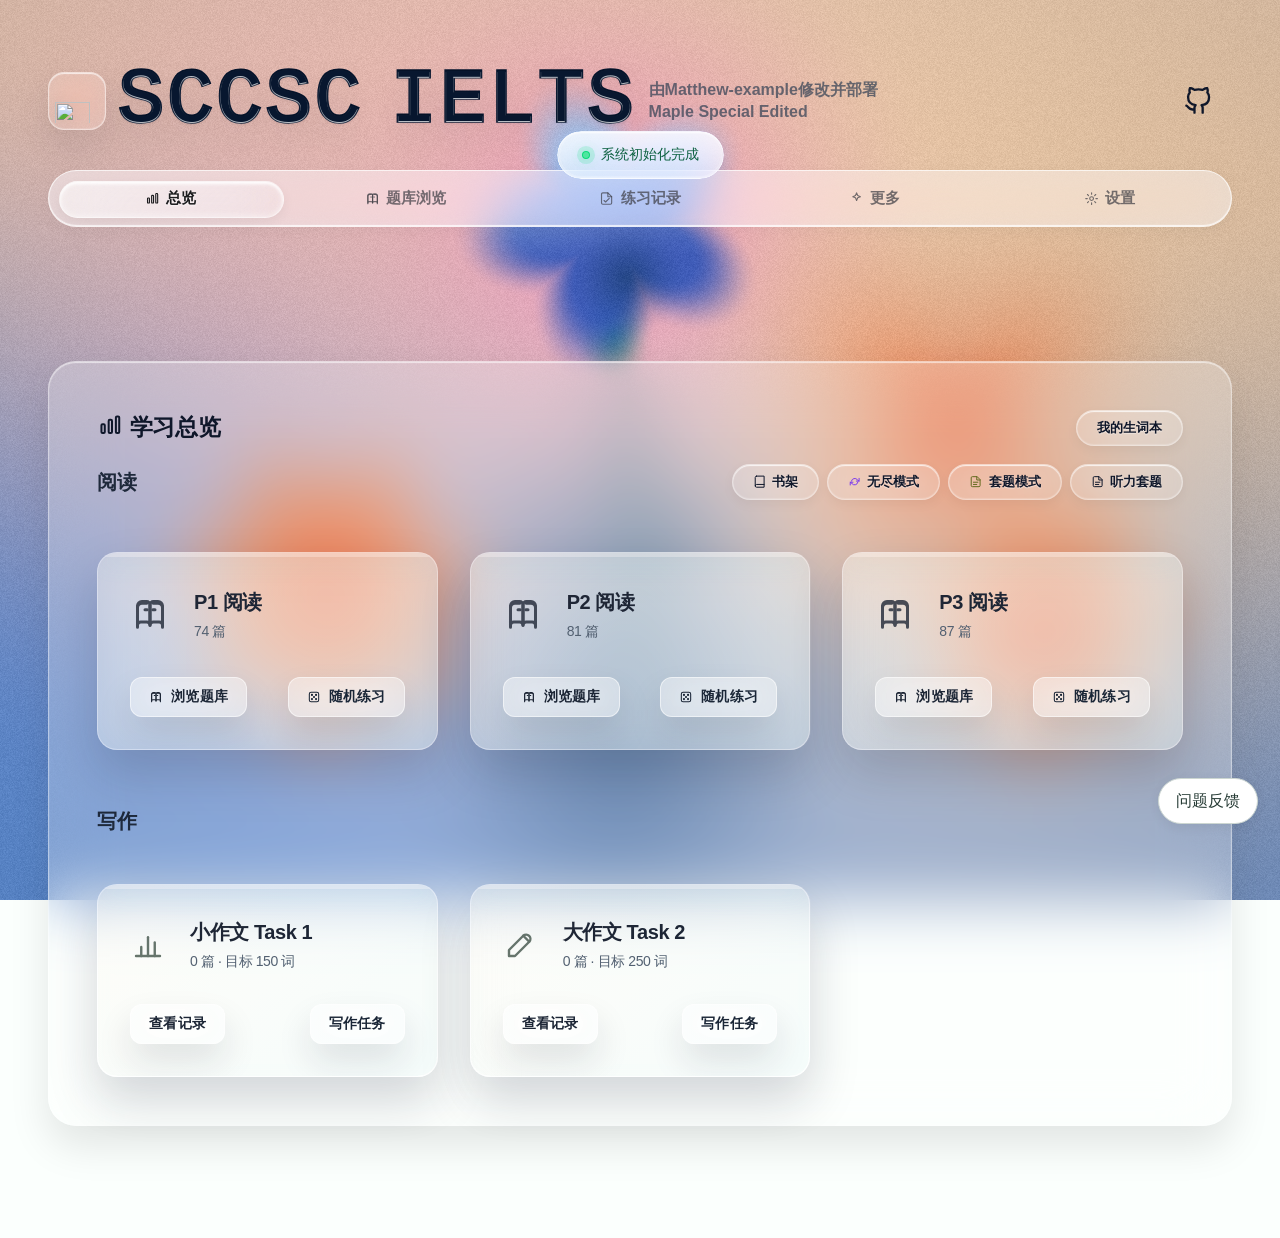
==== commit 436cc796: "Place listening suite controls with overview categories" ====
--- a/index.html
+++ b/index.html
@@ -3035,7 +3035,7 @@
     renderSelectionNotes();
 });
 </script>
-<script src="js/publishedExams.js?v=20261110-listening-suite"></script>
+<script src="js/publishedExams.js?v=20261110-suite-position"></script>
 <script src="js/studentWriting.js?v=20261108-index-tags"></script>
 
 </body>
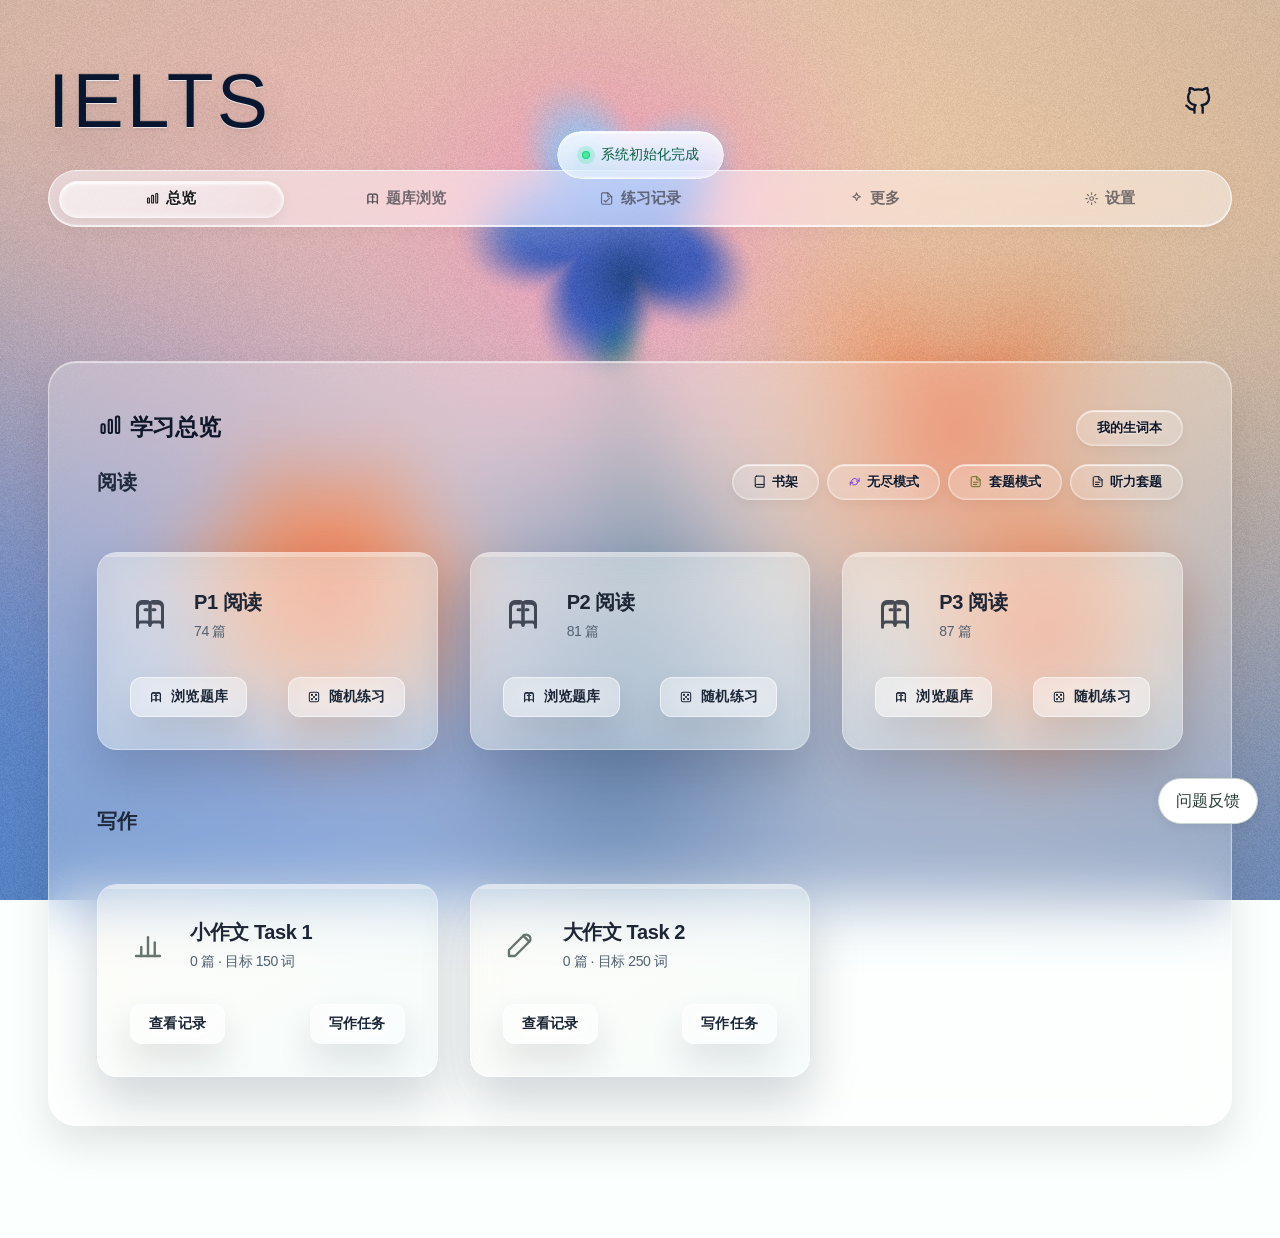
==== commit 8a673975: "Document teacher workflows and publish anonymized authorization and audit updates" ====
--- a/index.html
+++ b/index.html
@@ -1249,14 +1249,7 @@
 
         <div class="container hero-shell" id="app">
             <div class="hero-header">
-                <h1 class="hero-brand-title" aria-label="sample_school IELTS">
-                    <span class="hero-brand-mark" aria-hidden="true">
-                        <img src="assets/images/logo.svg" alt="" style="width: 80%; height: 80%; object-fit: contain; filter: drop-shadow(0 2px 8px rgba(15, 23, 42, 0.08));">
-
-                    </span>
-                    <span class="hero-brand-text pixel-heading" aria-hidden="true"><span class="px" data-font="0">S</span><span class="px" data-font="1">C</span><span class="px" data-font="2">C</span><span class="px" data-font="3">S</span><span class="px" data-font="4">C</span><span class="px-gap"></span><span class="px" data-font="0">I</span><span class="px" data-font="1">E</span><span class="px" data-font="2">L</span><span class="px" data-font="3">T</span><span class="px" data-font="4">S</span></span>
-                    <span class="hero-brand-subtitle"
-                        >由Matthew-example修改并部署<span style="display:block">Maple Special Edited</span></span>
+                <h1 class="hero-brand-title" aria-label="IELTS"><span class="hero-brand-text">IELTS</span>
                     <a
                         href="https://github.com/sallowayma-git/IELTS-practice"
                         target="_blank"
@@ -2316,8 +2309,12 @@
                     <h3 id="update-log-title">更新日志</h3>
                     <ol class="update-log__list">
                         <li>
+                            <time datetime="2026-11-11">2026-11-11</time>
+                            <p>新增教师批量授权与操作审计。</p>
+                        </li>
+                        <li>
                             <time datetime="2026-11-10">2026-11-10</time>
-                            <p>优化阅读题号展示逻辑、修复退出按钮存在重叠的问题。（Joy 11.09反馈）</p>
+                            <p>优化阅读题号展示逻辑、修复退出按钮存在重叠的问题。听力套题模式已启用，可依次完成 Part 1–4。</p>
                         </li>
                         <li>
                             <time datetime="2026-11-09">2026-11-09</time>
